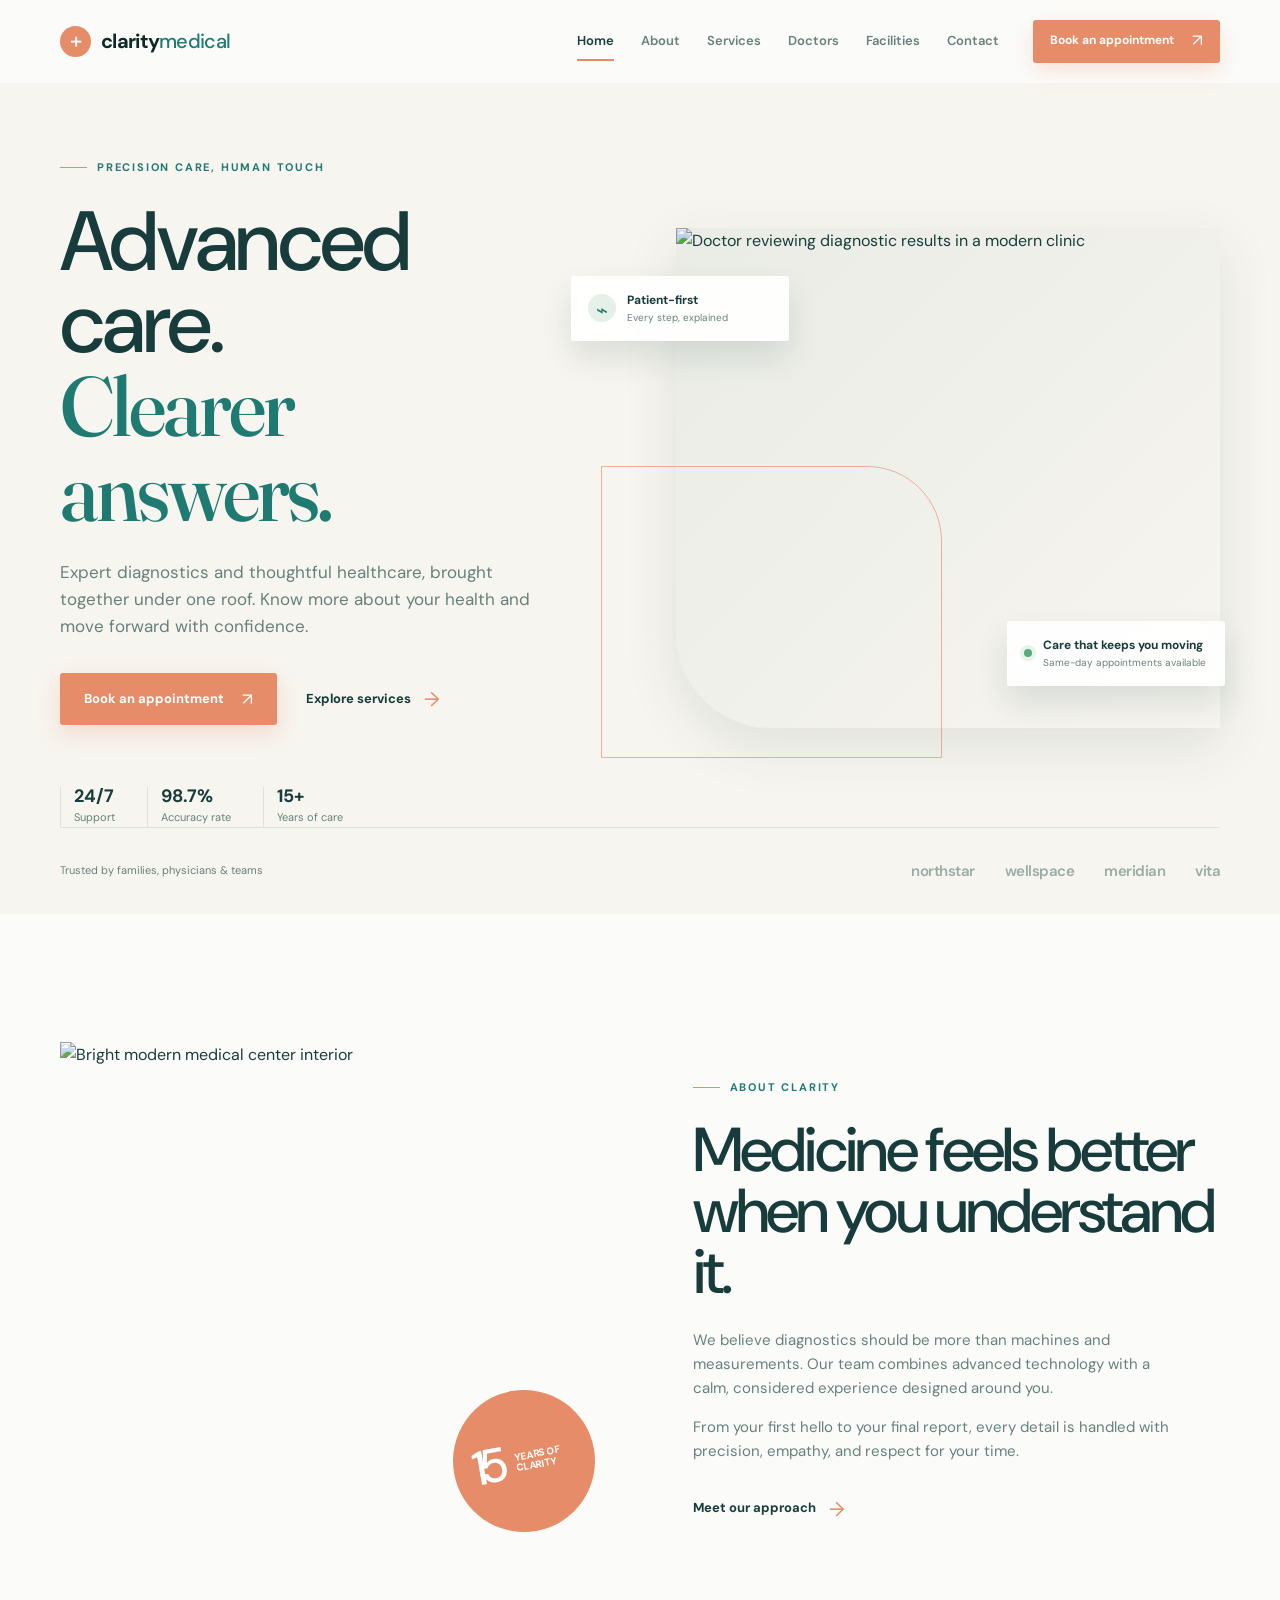
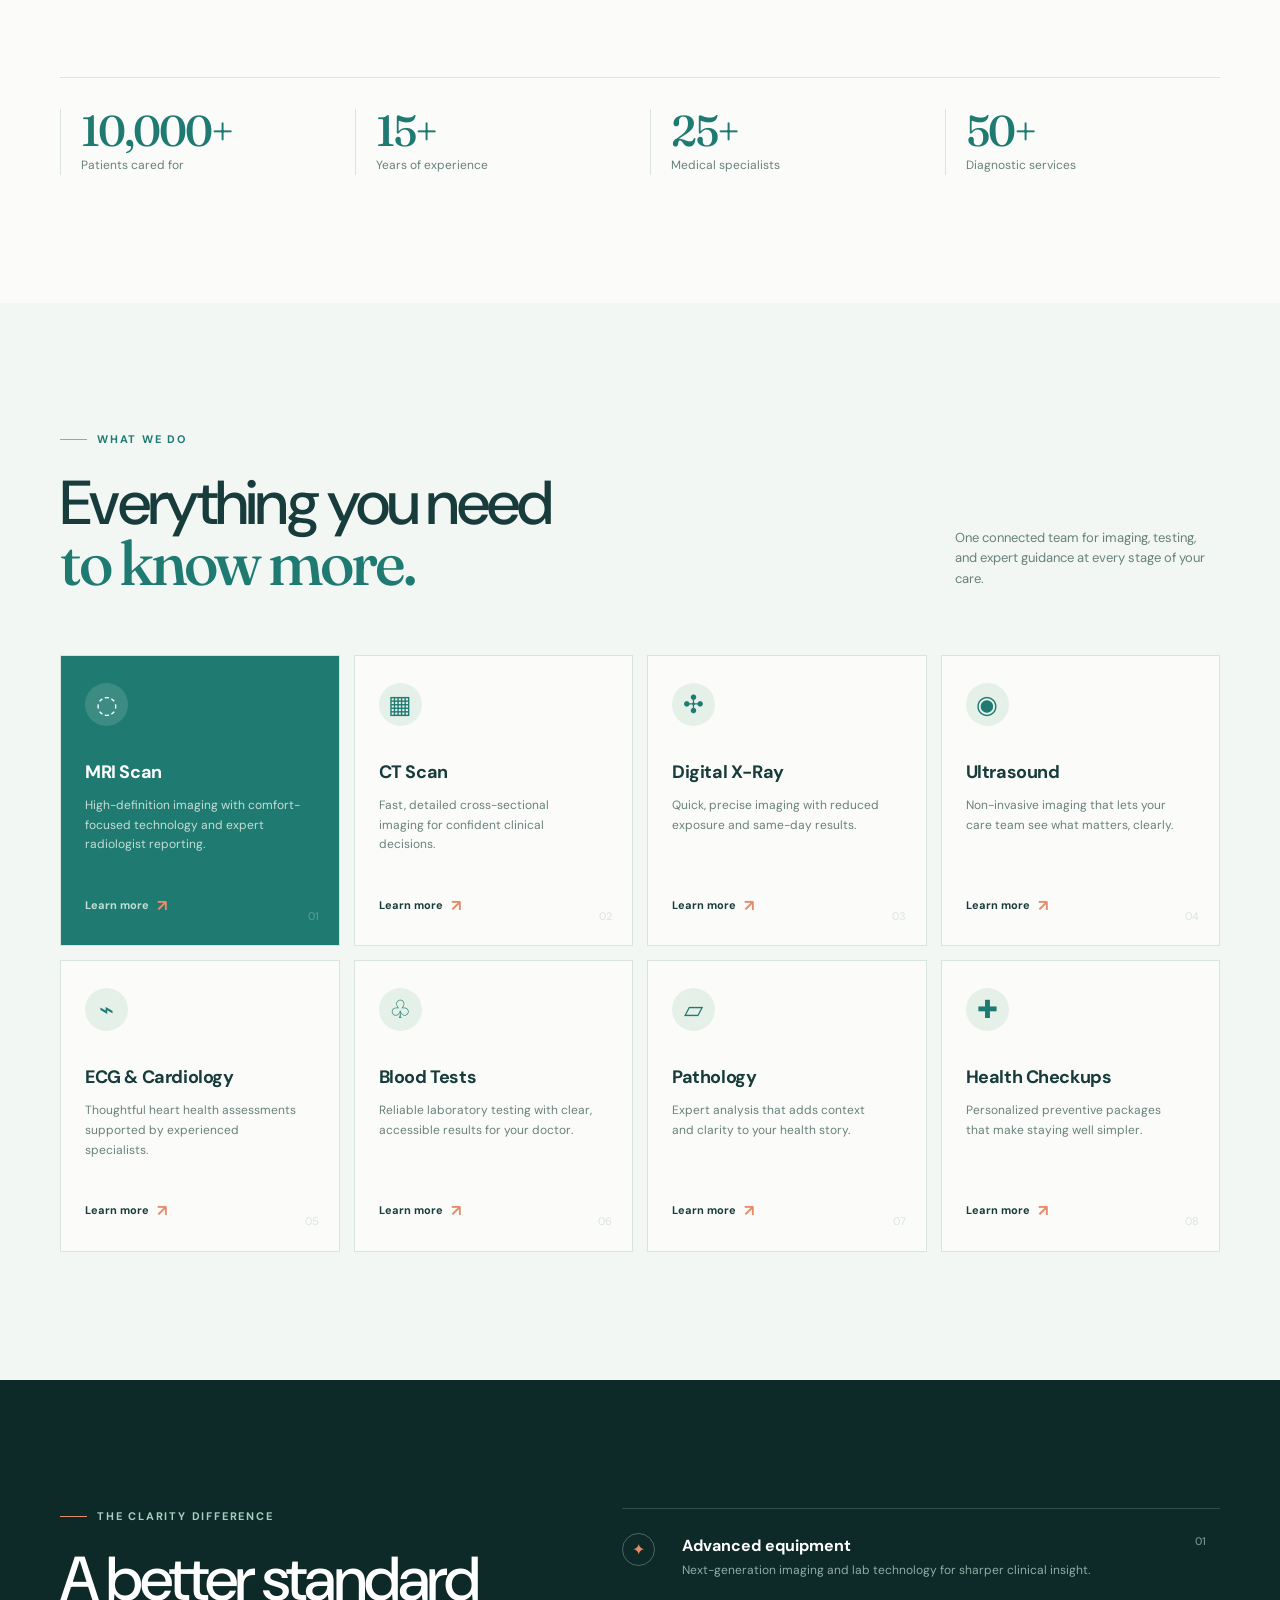
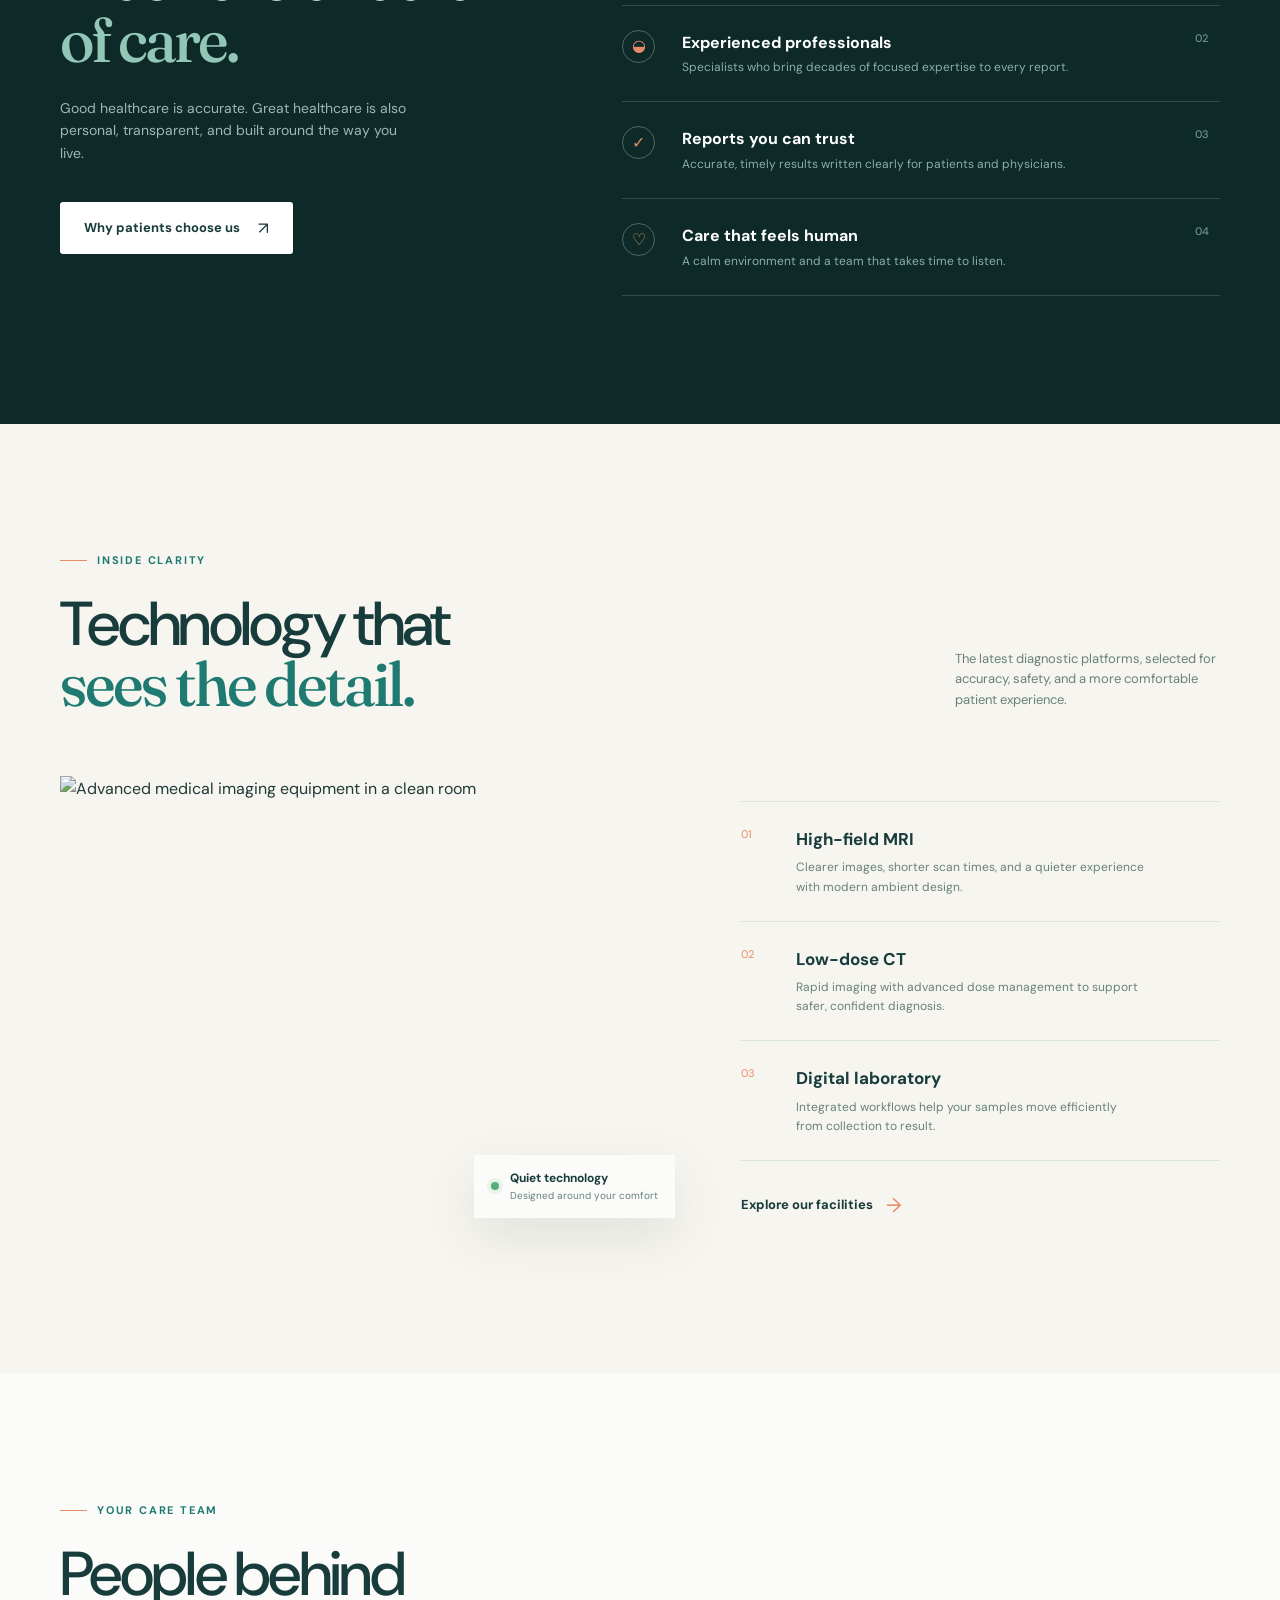
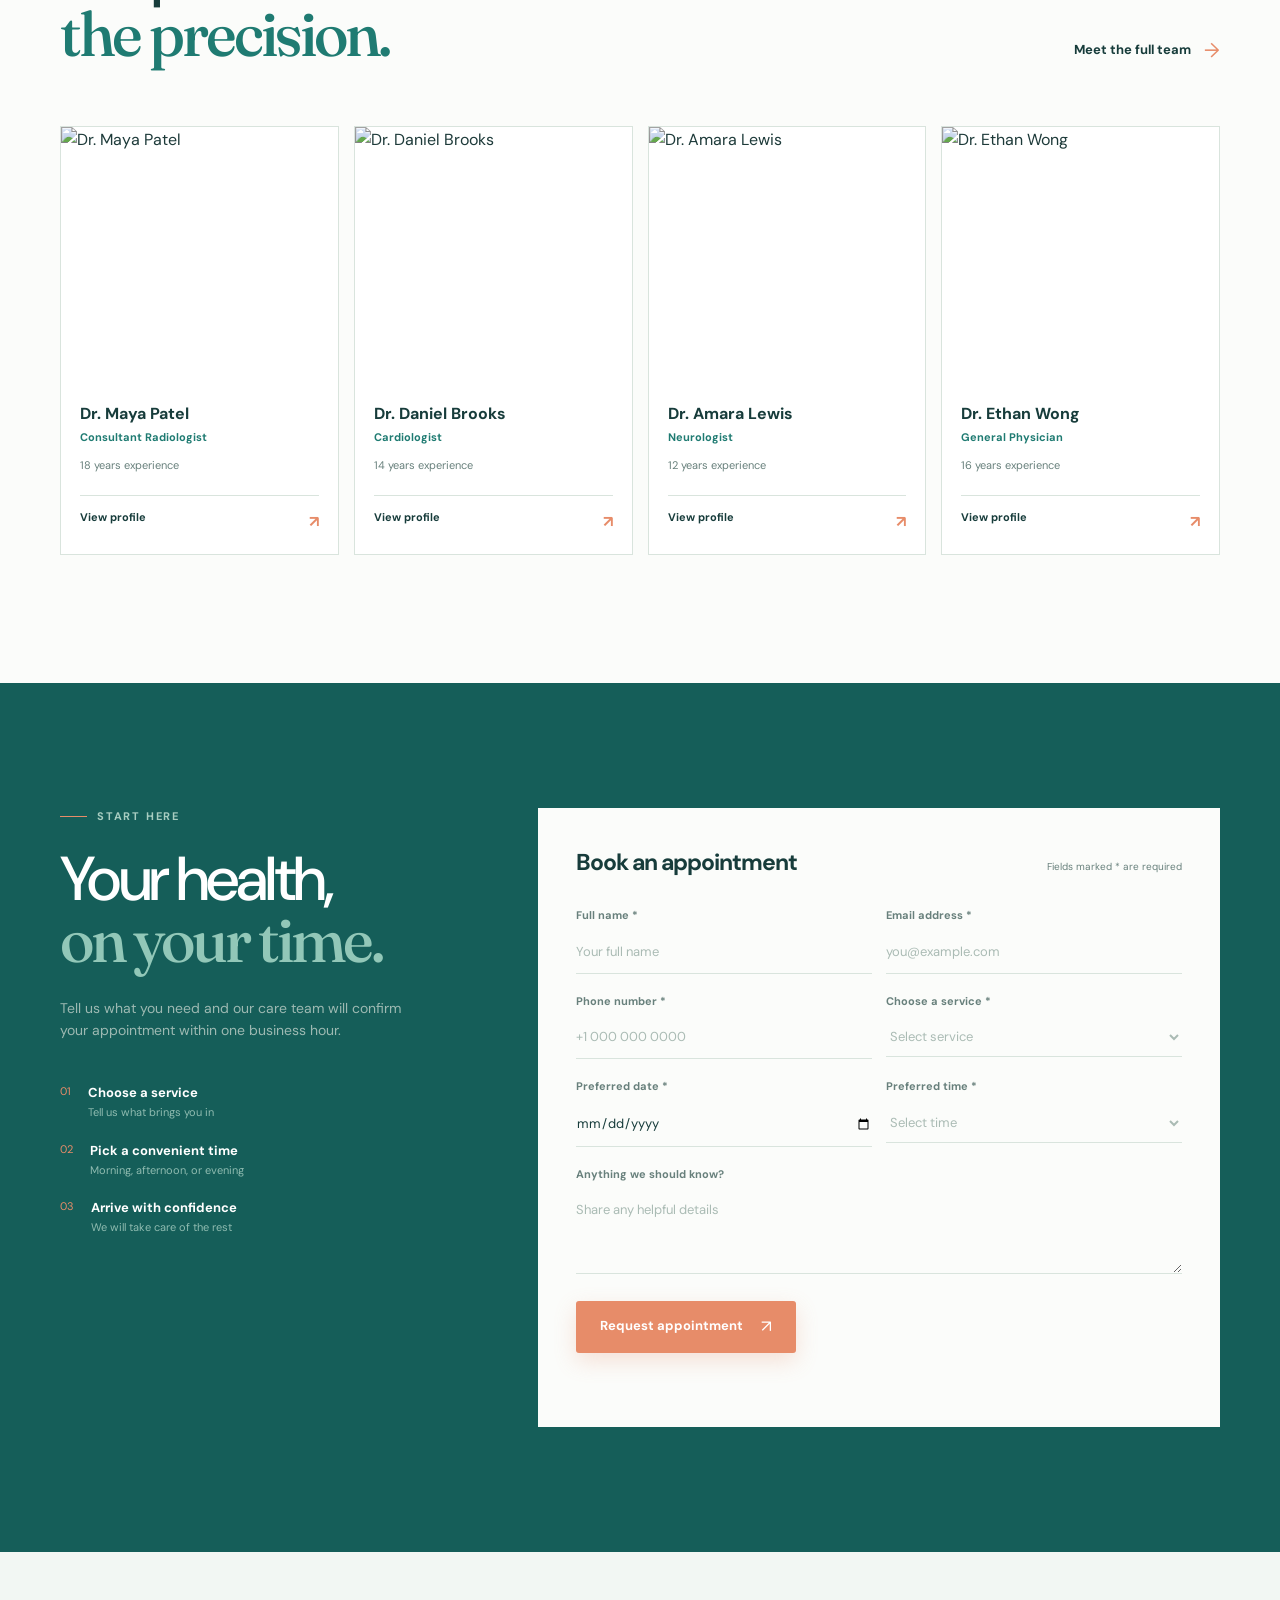
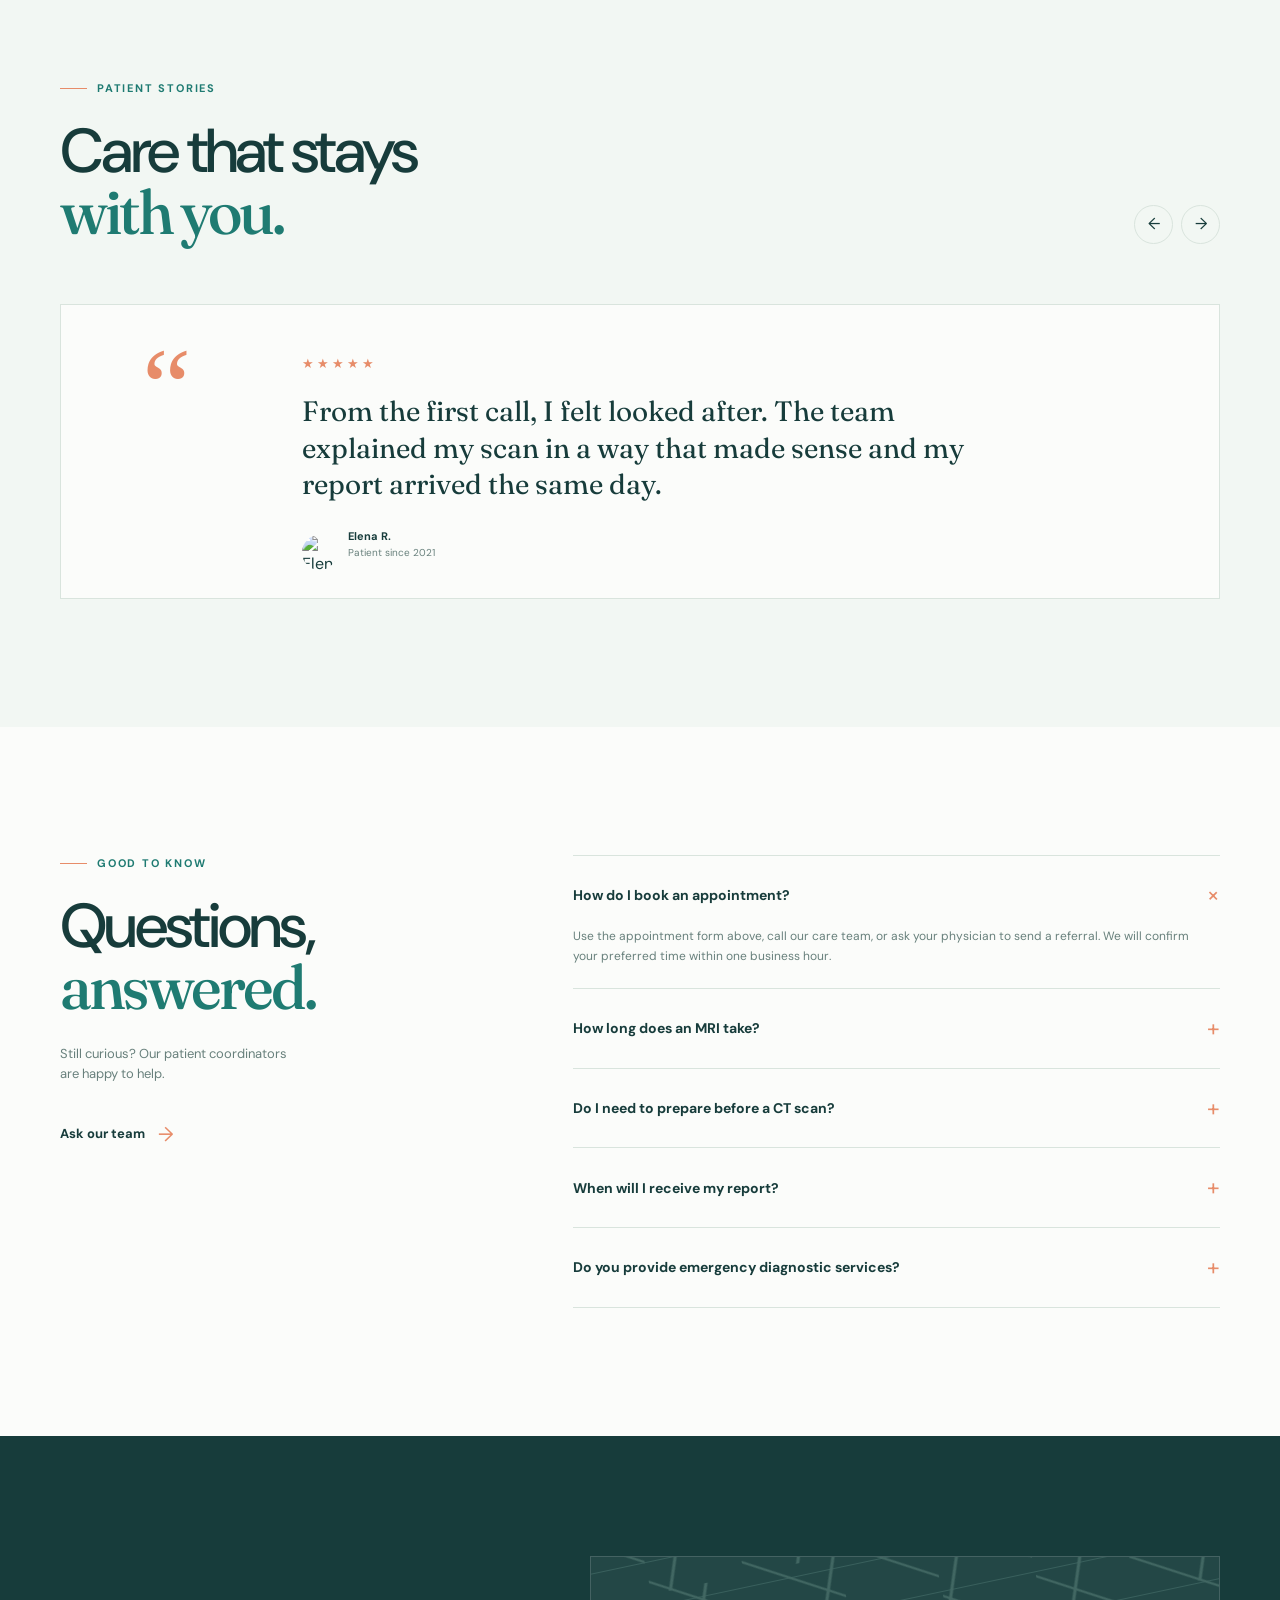
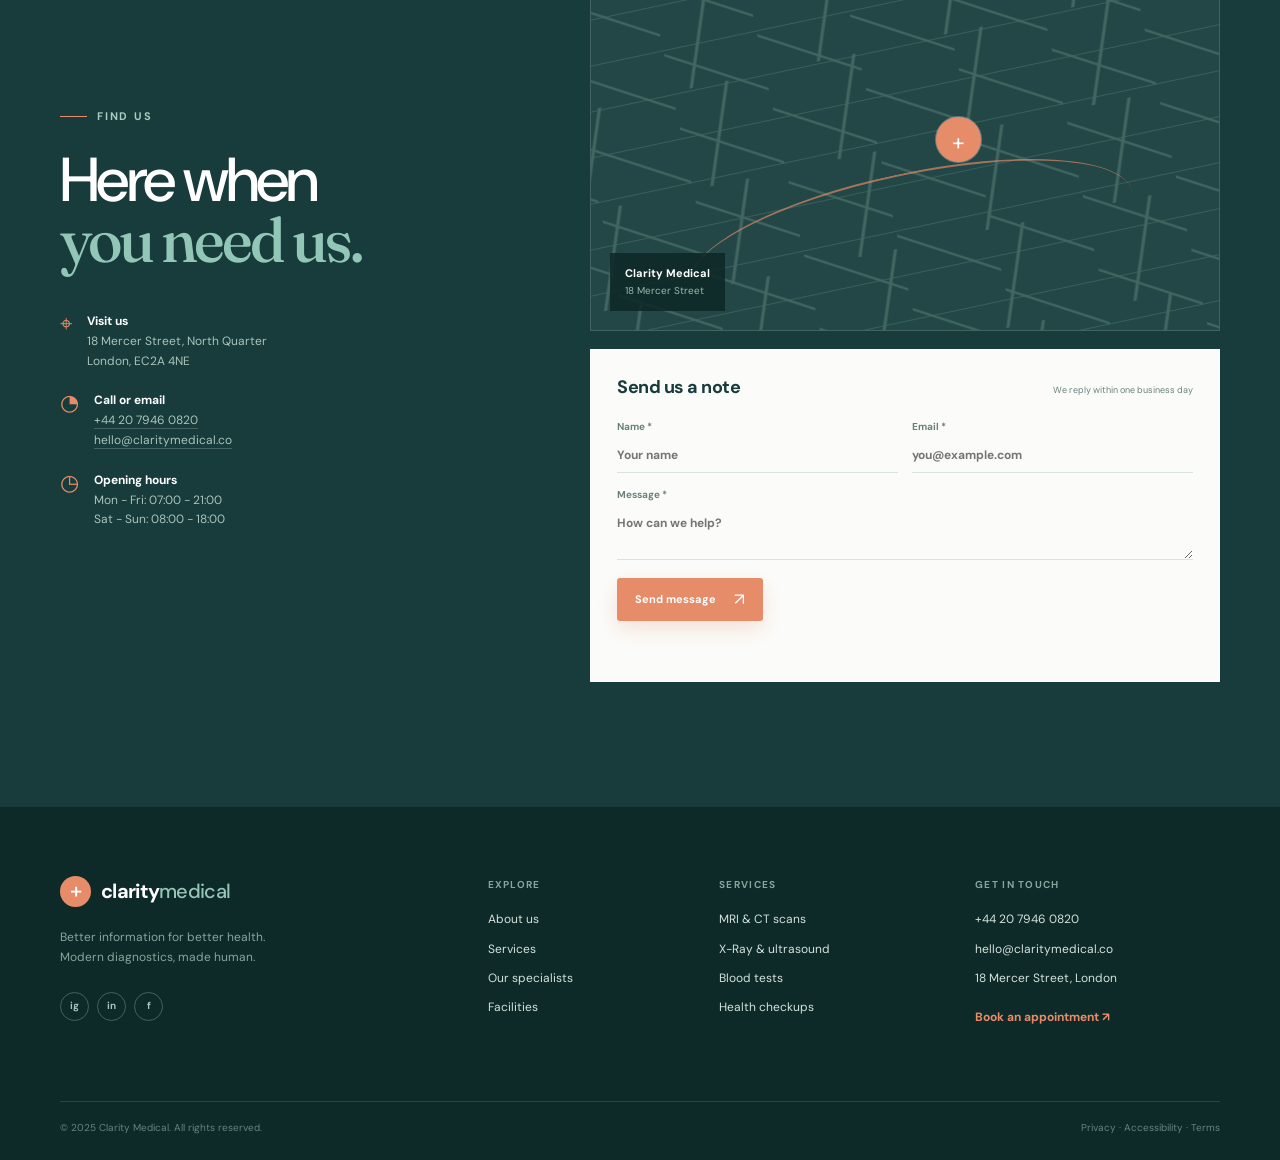
==== medical-website/index.html @ aba3fbf0 "buttton changed" ====
<!DOCTYPE html>
<html lang="en">
<head>
  <meta charset="UTF-8" />
  <meta name="viewport" content="width=device-width, initial-scale=1.0" />
  <meta name="description" content="Clarity Medical is a modern diagnostic center delivering precise imaging, laboratory testing, and compassionate care." />
  <title>Clarity Medical | Advanced Diagnostic Care</title>
  <link rel="preconnect" href="https://fonts.googleapis.com" />
  <link rel="preconnect" href="https://fonts.gstatic.com" crossorigin />
  <link href="https://fonts.googleapis.com/css2?family=DM+Sans:wght@400;500;600;700&family=Fraunces:opsz,wght@9..144,500;9..144,600&display=swap" rel="stylesheet" />
  <link rel="stylesheet" href="style.css" />
</head>
<body>
  <header class="site-header" id="top">
    <div class="container nav-wrap">
      <a class="brand" href="#home" aria-label="Clarity Medical home">
        <span class="brand-mark" aria-hidden="true">+</span>
        <span>clarity<span>medical</span></span>
      </a>
      <nav class="main-nav" id="main-nav" aria-label="Main navigation">
        <a class="nav-link active" href="#home">Home</a>
        <a class="nav-link" href="#about">About</a>
        <a class="nav-link" href="#services">Services</a>
        <a class="nav-link" href="#doctors">Doctors</a>
        <a class="nav-link" href="#technology">Facilities</a>
        <a class="nav-link" href="#contact">Contact</a>
      </nav>
      <a class="button button-small nav-cta" href="#appointment">Book an appointment <span aria-hidden="true">↗</span></a>
      <button class="menu-toggle" aria-label="Open navigation" aria-expanded="false" aria-controls="main-nav"><span></span><span></span></button>
    </div>
  </header>

  <main>
    <section class="hero" id="home">
      <div class="hero-grid container">
        <div class="hero-copy reveal">
          <p class="eyebrow"><span></span> Precision care, human touch</p>
          <h1>Advanced care.<br /><em>Clearer answers.</em></h1>
          <p class="hero-text">Expert diagnostics and thoughtful healthcare, brought together under one roof. Know more about your health and move forward with confidence.</p>
          <div class="hero-actions">
            <a class="button" href="#appointment">Book an appointment <span aria-hidden="true">↗</span></a>
            <a class="text-link" href="#services">Explore services <span aria-hidden="true">→</span></a>
          </div>
          <div class="trust-row" aria-label="Reasons to trust Clarity Medical">
            <div><strong>24/7</strong><span>Support</span></div>
            <div><strong>98.7%</strong><span>Accuracy rate</span></div>
            <div><strong>15+</strong><span>Years of care</span></div>
          </div>
        </div>
        <div class="hero-visual reveal reveal-delay">
          <div class="hero-image"><img src="https://images.unsplash.com/photo-1551076805-e1869033e561?auto=format&fit=crop&w=1100&q=85" alt="Doctor reviewing diagnostic results in a modern clinic" /></div>
          <div class="floating-card care-card"><span class="status-dot"></span><div><strong>Care that keeps you moving</strong><small>Same-day appointments available</small></div></div>
          <div class="floating-card pulse-card"><span class="pulse-icon">⌁</span><div><strong>Patient-first</strong><small>Every step, explained</small></div></div>
          <div class="hero-outline" aria-hidden="true"></div>
        </div>
      </div>
      <div class="hero-bottom container"><span>Trusted by families, physicians & teams</span><div class="trust-logos"><b>northstar</b><b>wellspace</b><b>meridian</b><b>vita</b></div></div>
    </section>

    <section class="section about-section" id="about">
      <div class="container about-grid">
        <div class="about-media reveal">
          <img src="https://images.unsplash.com/photo-1586773860418-d37222d8fce3?auto=format&fit=crop&w=900&q=85" alt="Bright modern medical center interior" />
          <div class="experience-stamp"><strong>15</strong><span>years of<br />clarity</span></div>
        </div>
        <div class="about-copy reveal reveal-delay">
          <p class="eyebrow"><span></span> About Clarity</p>
          <h2>Medicine feels better when you understand it.</h2>
          <p>We believe diagnostics should be more than machines and measurements. Our team combines advanced technology with a calm, considered experience designed around you.</p>
          <p>From your first hello to your final report, every detail is handled with precision, empathy, and respect for your time.</p>
          <a class="text-link" href="#contact">Meet our approach <span aria-hidden="true">→</span></a>
        </div>
      </div>
      <div class="container stats-grid" data-counter-group>
        <div class="stat reveal"><strong data-counter="10000" data-suffix="+">0</strong><span>Patients cared for</span></div>
        <div class="stat reveal reveal-delay"><strong data-counter="15" data-suffix="+">0</strong><span>Years of experience</span></div>
        <div class="stat reveal"><strong data-counter="25" data-suffix="+">0</strong><span>Medical specialists</span></div>
        <div class="stat reveal reveal-delay"><strong data-counter="50" data-suffix="+">0</strong><span>Diagnostic services</span></div>
      </div>
    </section>

    <section class="section services-section" id="services">
      <div class="container section-heading reveal"><div><p class="eyebrow"><span></span> What we do</p><h2>Everything you need<br /><em>to know more.</em></h2></div><p class="heading-note">One connected team for imaging, testing, and expert guidance at every stage of your care.</p></div>
      <div class="container service-grid">
        <article class="service-card service-feature reveal"><div class="service-icon">◌</div><h3>MRI Scan</h3><p>High-definition imaging with comfort-focused technology and expert radiologist reporting.</p><a href="service-details.html#mri" class="card-link">Learn more <span>↗</span></a><div class="service-number">01</div></article>
        <article class="service-card reveal reveal-delay"><div class="service-icon">▦</div><h3>CT Scan</h3><p>Fast, detailed cross-sectional imaging for confident clinical decisions.</p><a href="service-details.html#ct-scan" class="card-link">Learn more <span>↗</span></a><div class="service-number">02</div></article>
        <article class="service-card reveal"><div class="service-icon">✣</div><h3>Digital X-Ray</h3><p>Quick, precise imaging with reduced exposure and same-day results.</p><a href="#appointment" class="card-link">Learn more <span>↗</span></a><div class="service-number">03</div></article>
        <article class="service-card reveal reveal-delay"><div class="service-icon">◉</div><h3>Ultrasound</h3><p>Non-invasive imaging that lets your care team see what matters, clearly.</p><a href="#appointment" class="card-link">Learn more <span>↗</span></a><div class="service-number">04</div></article>
        <article class="service-card reveal"><div class="service-icon">⌁</div><h3>ECG & Cardiology</h3><p>Thoughtful heart health assessments supported by experienced specialists.</p><a href="#appointment" class="card-link">Learn more <span>↗</span></a><div class="service-number">05</div></article>
        <article class="service-card reveal reveal-delay"><div class="service-icon">♧</div><h3>Blood Tests</h3><p>Reliable laboratory testing with clear, accessible results for your doctor.</p><a href="#appointment" class="card-link">Learn more <span>↗</span></a><div class="service-number">06</div></article>
        <article class="service-card reveal"><div class="service-icon">▱</div><h3>Pathology</h3><p>Expert analysis that adds context and clarity to your health story.</p><a href="#appointment" class="card-link">Learn more <span>↗</span></a><div class="service-number">07</div></article>
        <article class="service-card reveal reveal-delay"><div class="service-icon">✚</div><h3>Health Checkups</h3><p>Personalized preventive packages that make staying well simpler.</p><a href="#appointment" class="card-link">Learn more <span>↗</span></a><div class="service-number">08</div></article>
      </div>
    </section>

    <section class="why-section section">
      <div class="container why-grid"><div class="why-intro reveal"><p class="eyebrow light"><span></span> The Clarity difference</p><h2>A better standard<br /><em>of care.</em></h2><p>Good healthcare is accurate. Great healthcare is also personal, transparent, and built around the way you live.</p><a class="button button-light" href="#contact">Why patients choose us <span>↗</span></a></div><div class="why-list"><div class="why-item reveal"><span class="why-icon">✦</span><div><h3>Advanced equipment</h3><p>Next-generation imaging and lab technology for sharper clinical insight.</p></div><b>01</b></div><div class="why-item reveal reveal-delay"><span class="why-icon">◒</span><div><h3>Experienced professionals</h3><p>Specialists who bring decades of focused expertise to every report.</p></div><b>02</b></div><div class="why-item reveal"><span class="why-icon">✓</span><div><h3>Reports you can trust</h3><p>Accurate, timely results written clearly for patients and physicians.</p></div><b>03</b></div><div class="why-item reveal reveal-delay"><span class="why-icon">♡</span><div><h3>Care that feels human</h3><p>A calm environment and a team that takes time to listen.</p></div><b>04</b></div></div></div>
    </section>

    <section class="section technology-section" id="technology">
      <div class="container section-heading reveal"><div><p class="eyebrow"><span></span> Inside Clarity</p><h2>Technology that<br /><em>sees the detail.</em></h2></div><p class="heading-note">The latest diagnostic platforms, selected for accuracy, safety, and a more comfortable patient experience.</p></div>
      <div class="container tech-layout"><div class="tech-visual reveal"><img src="https://images.unsplash.com/photo-1516549655169-df83a0774514?auto=format&fit=crop&w=1200&q=85" alt="Advanced medical imaging equipment in a clean room" /><div class="tech-label"><span class="status-dot"></span><div><strong>Quiet technology</strong><small>Designed around your comfort</small></div></div></div><div class="tech-points"><div class="tech-point reveal"><span>01</span><div><h3>High-field MRI</h3><p>Clearer images, shorter scan times, and a quieter experience with modern ambient design.</p></div></div><div class="tech-point reveal reveal-delay"><span>02</span><div><h3>Low-dose CT</h3><p>Rapid imaging with advanced dose management to support safer, confident diagnosis.</p></div></div><div class="tech-point reveal"><span>03</span><div><h3>Digital laboratory</h3><p>Integrated workflows help your samples move efficiently from collection to result.</p></div></div><a class="text-link" href="#appointment">Explore our facilities <span>→</span></a></div></div>
    </section>

    <section class="section doctors-section" id="doctors">
      <div class="container section-heading reveal"><div><p class="eyebrow"><span></span> Your care team</p><h2>People behind<br /><em>the precision.</em></h2></div><a class="text-link" href="#contact">Meet the full team <span>→</span></a></div>
      <div class="container doctor-grid"><article class="doctor-card reveal"><img src="https://images.unsplash.com/photo-1559839734-2b71ea197ec2?auto=format&fit=crop&w=700&q=85" alt="Dr. Maya Patel" /><div><h3>Dr. Maya Patel</h3><p>Consultant Radiologist</p><span>18 years experience</span><a href="#contact">View profile <span>↗</span></a></div></article><article class="doctor-card reveal reveal-delay"><img src="https://images.unsplash.com/photo-1612349317150-e413f6a5b16d?auto=format&fit=crop&w=700&q=85" alt="Dr. Daniel Brooks" /><div><h3>Dr. Daniel Brooks</h3><p>Cardiologist</p><span>14 years experience</span><a href="#contact">View profile <span>↗</span></a></div></article><article class="doctor-card reveal"><img src="https://images.unsplash.com/photo-1594824476967-48c8b964273f?auto=format&fit=crop&w=700&q=85" alt="Dr. Amara Lewis" /><div><h3>Dr. Amara Lewis</h3><p>Neurologist</p><span>12 years experience</span><a href="#contact">View profile <span>↗</span></a></div></article><article class="doctor-card reveal reveal-delay"><img src="https://images.unsplash.com/photo-1638202993928-7d113b8a1c5a?auto=format&fit=crop&w=700&q=85" alt="Dr. Ethan Wong" /><div><h3>Dr. Ethan Wong</h3><p>General Physician</p><span>16 years experience</span><a href="#contact">View profile <span>↗</span></a></div></article></div>
    </section>

    <section class="appointment-section" id="appointment"><div class="container appointment-grid"><div class="appointment-copy reveal"><p class="eyebrow light"><span></span> Start here</p><h2>Your health,<br /><em>on your time.</em></h2><p>Tell us what you need and our care team will confirm your appointment within one business hour.</p><div class="appointment-detail"><span>01</span><p><strong>Choose a service</strong><small>Tell us what brings you in</small></p></div><div class="appointment-detail"><span>02</span><p><strong>Pick a convenient time</strong><small>Morning, afternoon, or evening</small></p></div><div class="appointment-detail"><span>03</span><p><strong>Arrive with confidence</strong><small>We will take care of the rest</small></p></div></div><form class="appointment-form reveal reveal-delay" id="appointment-form"><div class="form-heading"><h3>Book an appointment</h3><span>Fields marked * are required</span></div><div class="form-grid"><label>Full name *<input type="text" name="name" placeholder="Your full name" required /></label><label>Email address *<input type="email" name="email" placeholder="you@example.com" required /></label><label>Phone number *<input type="tel" name="phone" placeholder="+1 000 000 0000" required /></label><label>Choose a service *<select name="service" required><option value="">Select service</option><option>MRI Scan</option><option>CT Scan</option><option>Digital X-Ray</option><option>Ultrasound</option><option>Blood Test</option><option>Health Checkup</option></select></label><label>Preferred date *<input type="date" name="date" required /></label><label>Preferred time *<select name="time" required><option value="">Select time</option><option>Morning (8:00 - 12:00)</option><option>Afternoon (12:00 - 16:00)</option><option>Evening (16:00 - 20:00)</option></select></label><label class="full-label">Anything we should know? <textarea name="message" rows="3" placeholder="Share any helpful details"></textarea></label></div><button class="button" type="submit">Request appointment <span>↗</span></button><p class="form-message" role="status"></p></form></div></section>

    <section class="section testimonials-section"><div class="container section-heading reveal"><div><p class="eyebrow"><span></span> Patient stories</p><h2>Care that stays<br /><em>with you.</em></h2></div><div class="carousel-controls"><button class="carousel-button" id="prev-testimonial" aria-label="Previous testimonial">←</button><button class="carousel-button" id="next-testimonial" aria-label="Next testimonial">→</button></div></div><div class="container testimonial-track" id="testimonial-track"><article class="testimonial active"><div class="quote-mark">“</div><div><div class="stars" aria-label="5 out of 5 stars">★★★★★</div><blockquote>From the first call, I felt looked after. The team explained my scan in a way that made sense and my report arrived the same day.</blockquote><div class="patient"><img src="https://images.unsplash.com/photo-1494790108377-be9c29b29330?auto=format&fit=crop&w=100&q=80" alt="Elena R." /><p><strong>Elena R.</strong><span>Patient since 2021</span></p></div></div></article><article class="testimonial"><div class="quote-mark">“</div><div><div class="stars">★★★★★</div><blockquote>A genuinely calm experience. The equipment was impressive, but it was the kindness and clarity from every person that stood out.</blockquote><div class="patient"><img src="https://images.unsplash.com/photo-1500648767791-00dcc994a43e?auto=format&fit=crop&w=100&q=80" alt="Marcus T." /><p><strong>Marcus T.</strong><span>Patient since 2023</span></p></div></div></article><article class="testimonial"><div class="quote-mark">“</div><div><div class="stars">★★★★★</div><blockquote>My doctor had the results before our follow-up, and I had no unanswered questions. That kind of coordination makes a real difference.</blockquote><div class="patient"><img src="https://images.unsplash.com/photo-1531123897727-8f129e1688ce0?auto=format&fit=crop&w=100&q=80" alt="Priya S." /><p><strong>Priya S.</strong><span>Patient since 2020</span></p></div></div></article></div></section>

    <section class="section faq-section"><div class="container faq-grid"><div class="faq-intro reveal"><p class="eyebrow"><span></span> Good to know</p><h2>Questions,<br /><em>answered.</em></h2><p>Still curious? Our patient coordinators are happy to help.</p><a class="text-link" href="#contact">Ask our team <span>→</span></a></div><div class="faq-list reveal reveal-delay"><details open><summary>How do I book an appointment?<span>+</span></summary><p>Use the appointment form above, call our care team, or ask your physician to send a referral. We will confirm your preferred time within one business hour.</p></details><details><summary>How long does an MRI take?<span>+</span></summary><p>Most MRI appointments take between 30 and 60 minutes, depending on the area being scanned. We will explain everything before you begin.</p></details><details><summary>Do I need to prepare before a CT scan?<span>+</span></summary><p>Preparation varies by scan. Some exams may require fasting or contrast preparation, and our team will provide clear instructions when you book.</p></details><details><summary>When will I receive my report?<span>+</span></summary><p>Many routine imaging reports are available the same day. Your referring doctor will receive the final report securely.</p></details><details><summary>Do you provide emergency diagnostic services?<span>+</span></summary><p>We support urgent referrals during opening hours. For a medical emergency, please contact your local emergency service immediately.</p></details></div></div></section>

    <section class="contact-section" id="contact"><div class="container contact-grid"><div class="contact-copy reveal"><p class="eyebrow light"><span></span> Find us</p><h2>Here when<br /><em>you need us.</em></h2><div class="contact-list"><div><span class="contact-icon">⌖</span><p><strong>Visit us</strong><br />18 Mercer Street, North Quarter<br />London, EC2A 4NE</p></div><div><span class="contact-icon">◔</span><p><strong>Call or email</strong><br /><a href="tel:+442079460820">+44 20 7946 0820</a><br /><a href="mailto:hello@claritymedical.co">hello@claritymedical.co</a></p></div><div><span class="contact-icon">◷</span><p><strong>Opening hours</strong><br />Mon - Fri: 07:00 - 21:00<br />Sat - Sun: 08:00 - 18:00</p></div></div></div><div class="contact-side reveal reveal-delay"><div class="map-placeholder"><div class="map-grid"></div><div class="map-route"></div><div class="map-pin">+</div><div class="map-label"><strong>Clarity Medical</strong><span>18 Mercer Street</span></div></div><form class="contact-form" id="contact-form"><div class="contact-form-title"><h3>Send us a note</h3><span>We reply within one business day</span></div><div class="contact-form-fields"><label>Name *<input type="text" name="contact-name" placeholder="Your name" required /></label><label>Email *<input type="email" name="contact-email" placeholder="you@example.com" required /></label><label class="full-label">Message *<textarea name="contact-message" rows="2" placeholder="How can we help?" required></textarea></label></div><button class="button" type="submit">Send message <span>↗</span></button><p class="form-message" role="status"></p></form></div></div></section>
  </main>

  <footer class="site-footer"><div class="container footer-grid"><div><a class="brand brand-footer" href="#home"><span class="brand-mark">+</span><span>clarity<span>medical</span></span></a><p>Better information for better health.<br />Modern diagnostics, made human.</p><div class="socials"><a href="#" aria-label="Instagram">ig</a><a href="#" aria-label="LinkedIn">in</a><a href="#" aria-label="Facebook">f</a></div></div><div><h4>Explore</h4><a href="#about">About us</a><a href="#services">Services</a><a href="#doctors">Our specialists</a><a href="#technology">Facilities</a></div><div><h4>Services</h4><a href="#services">MRI & CT scans</a><a href="#services">X-Ray & ultrasound</a><a href="#services">Blood tests</a><a href="#services">Health checkups</a></div><div><h4>Get in touch</h4><a href="tel:+442079460820">+44 20 7946 0820</a><a href="mailto:hello@claritymedical.co">hello@claritymedical.co</a><span>18 Mercer Street, London</span><a class="footer-cta" href="#appointment">Book an appointment <span>↗</span></a></div></div><div class="container footer-bottom"><span>© 2025 Clarity Medical. All rights reserved.</span><span>Privacy · Accessibility · Terms</span></div></footer>
  <button class="back-to-top" id="back-to-top" aria-label="Back to top">↑</button>
  <script src="script.js"></script>
</body>
</html>
---- medical-website/style.css ----
:root {
  --ink: #173c3b;
  --ink-deep: #0d2928;
  --teal: #1f7b72;
  --teal-dark: #155e59;
  --mint: #e5f0e9;
  --mint-pale: #f2f7f3;
  --coral: #e78c69;
  --sand: #f7f5ef;
  --paper: #fbfcfa;
  --line: #d9e4dd;
  --muted: #68807c;
  --white: #fff;
  --shadow: 0 18px 55px rgba(20, 61, 58, .1);
  --radius: 4px;
  --serif: "Fraunces", Georgia, serif;
  --sans: "DM Sans", Arial, sans-serif;
}

* { box-sizing: border-box; }
html { scroll-behavior: smooth; }
body { margin: 0; background: var(--paper); color: var(--ink); font-family: var(--sans); font-size: 16px; line-height: 1.6; }
img { display: block; max-width: 100%; }
a { color: inherit; text-decoration: none; }
button, input, select, textarea { color: inherit; font: inherit; }
button, a { -webkit-tap-highlight-color: transparent; }
.container { width: min(1160px, calc(100% - 48px)); margin: 0 auto; }
.section { padding: 128px 0; }

.site-header { position: sticky; top: 0; z-index: 20; background: rgba(251, 252, 250, .92); border-bottom: 1px solid transparent; backdrop-filter: blur(14px); transition: .3s ease; }
.site-header.scrolled { border-color: var(--line); box-shadow: 0 8px 28px rgba(20, 61, 58, .05); }
.nav-wrap { display: flex; align-items: center; height: 82px; gap: 34px; }
.brand { display: inline-flex; align-items: center; gap: 10px; color: var(--ink-deep); font-size: 20px; font-weight: 700; letter-spacing: -.7px; white-space: nowrap; }
.brand > span:last-child > span { color: var(--teal); font-weight: 500; }
.brand-mark { display: grid; width: 31px; height: 31px; place-items: center; border-radius: 50%; background: var(--coral); color: var(--white); font-size: 22px; line-height: 1; font-weight: 500; }
.main-nav { display: flex; align-items: center; gap: 27px; margin-left: auto; }
.nav-link { position: relative; color: var(--muted); font-size: 13px; font-weight: 600; transition: color .2s ease; }
.nav-link::after { position: absolute; bottom: -10px; left: 0; width: 0; height: 2px; background: var(--coral); content: ""; transition: width .2s ease; }
.nav-link:hover, .nav-link.active { color: var(--ink); }
.nav-link.active::after { width: 100%; }
.button { display: inline-flex; align-items: center; justify-content: center; gap: 18px; min-height: 52px; padding: 0 24px; border: 0; border-radius: 3px; background: var(--coral); color: var(--white); font-size: 13px; font-weight: 700; cursor: pointer; box-shadow: 0 8px 22px rgba(231, 140, 105, .24); transition: transform .2s ease, background .2s ease, box-shadow .2s ease; }
.button:hover { background: #d97857; box-shadow: 0 12px 28px rgba(231, 140, 105, .32); transform: translateY(-2px); }
.button span { font-size: 17px; font-weight: 400; }
.button-small { min-height: 43px; padding: 0 17px; font-size: 12px; }
.menu-toggle { display: none; width: 38px; height: 38px; padding: 8px; border: 0; background: transparent; cursor: pointer; }
.menu-toggle span { display: block; width: 22px; height: 1.5px; margin: 5px 0; background: var(--ink); transition: .25s ease; }

.eyebrow { display: flex; align-items: center; gap: 10px; margin: 0 0 24px; color: var(--teal); font-size: 11px; font-weight: 700; letter-spacing: 1.8px; text-transform: uppercase; }
.eyebrow span { display: block; width: 27px; height: 1px; background: var(--coral); }
.eyebrow.light { color: #a8cdc1; }
h1, h2, h3, p { margin-top: 0; }
h1, h2 { font-weight: 500; letter-spacing: -2.7px; line-height: .98; }
h1 { margin-bottom: 25px; font-size: clamp(52px, 7vw, 84px); }
h2 { margin-bottom: 25px; font-size: clamp(42px, 5vw, 62px); }
h1 em, h2 em { color: var(--teal); font-family: var(--serif); font-style: normal; font-weight: 500; letter-spacing: -3px; }
.hero { overflow: hidden; padding: 76px 0 31px; background: var(--sand); }
.hero-grid { display: grid; grid-template-columns: .87fr 1.13fr; align-items: center; gap: 65px; min-height: 580px; }
.hero-text { max-width: 480px; margin-bottom: 33px; color: var(--muted); font-size: 17px; }
.hero-actions { display: flex; align-items: center; gap: 29px; }
.text-link { display: inline-flex; align-items: center; gap: 13px; color: var(--ink); font-size: 13px; font-weight: 700; }
.text-link span { color: var(--coral); font-size: 20px; font-weight: 400; transition: transform .2s ease; }
.text-link:hover span { transform: translateX(4px); }
.trust-row { display: flex; gap: 32px; margin-top: 62px; }
.trust-row div { display: flex; flex-direction: column; gap: 2px; border-left: 1px solid var(--line); padding-left: 13px; }
.trust-row strong { font-size: 18px; line-height: 1.1; }
.trust-row span { color: var(--muted); font-size: 11px; }
.hero-visual { position: relative; min-height: 530px; }
.hero-image { position: absolute; top: 0; right: 0; width: 88%; height: 500px; overflow: hidden; border-radius: 0 0 0 95px; box-shadow: var(--shadow); }
.hero-image::after { position: absolute; inset: 0; background: linear-gradient(135deg, rgba(20, 85, 78, .06), rgba(20, 85, 78, 0)); content: ""; }
.hero-image img { width: 100%; height: 100%; object-fit: cover; object-position: center; }
.hero-outline { position: absolute; bottom: 0; left: 0; width: 55%; height: 55%; border: 1px solid var(--coral); border-radius: 0 75px 0 0; opacity: .65; }
.floating-card { position: absolute; z-index: 2; display: flex; align-items: center; gap: 11px; min-width: 218px; padding: 14px 16px; border: 1px solid rgba(255,255,255,.6); border-radius: 3px; background: rgba(255,255,255,.92); box-shadow: 0 16px 32px rgba(20, 61, 58, .12); backdrop-filter: blur(12px); }
.floating-card strong, .floating-card small { display: block; }
.floating-card strong { font-size: 12px; }
.floating-card small { color: var(--muted); font-size: 10px; }
.care-card { right: -5px; bottom: 72px; }
.pulse-card { top: 48px; left: -30px; }
.status-dot { display: block; flex: 0 0 auto; width: 8px; height: 8px; border-radius: 50%; background: #58ac79; box-shadow: 0 0 0 4px #e6f4e9; }
.pulse-icon { display: grid; width: 28px; height: 28px; place-items: center; border-radius: 50%; background: var(--mint); color: var(--teal); font-size: 20px; }
.hero-bottom { display: flex; align-items: center; justify-content: space-between; padding-top: 31px; border-top: 1px solid var(--line); color: var(--muted); font-size: 11px; }
.trust-logos { display: flex; align-items: center; gap: 30px; color: #9aaca6; font-size: 15px; letter-spacing: -.5px; }
.trust-logos b { font-weight: 600; }

.about-section { background: var(--paper); }
.about-grid { display: grid; grid-template-columns: 1fr 1fr; align-items: center; gap: 105px; }
.about-media { position: relative; width: 100%; max-width: 500px; }
.about-media img { width: 100%; height: 520px; object-fit: cover; border-radius: 0 75px 0 0; filter: saturate(.8); }
.experience-stamp { position: absolute; right: -35px; bottom: 30px; display: flex; align-items: center; gap: 12px; width: 142px; height: 142px; padding: 19px; border-radius: 50%; background: var(--coral); color: var(--white); transform: rotate(-10deg); }
.experience-stamp strong { font-size: 48px; font-weight: 500; letter-spacing: -4px; line-height: .8; }
.experience-stamp span { font-size: 10px; font-weight: 700; line-height: 1.15; text-transform: uppercase; }
.about-copy > p:not(.eyebrow) { max-width: 485px; color: var(--muted); font-size: 15px; }
.about-copy .text-link { margin-top: 15px; }
.stats-grid { display: grid; grid-template-columns: repeat(4, 1fr); gap: 20px; margin-top: 115px; padding-top: 31px; border-top: 1px solid var(--line); }
.stat { display: flex; flex-direction: column; gap: 4px; border-left: 1px solid var(--line); padding-left: 20px; }
.stat strong { color: var(--teal); font-family: var(--serif); font-size: 43px; font-weight: 500; letter-spacing: -2px; line-height: 1; }
.stat span { color: var(--muted); font-size: 12px; }

.services-section { background: var(--mint-pale); }
.section-heading { display: flex; justify-content: space-between; align-items: end; gap: 50px; margin-bottom: 60px; }
.section-heading h2 { margin-bottom: 0; }
.heading-note { max-width: 265px; margin: 0 0 5px; color: var(--muted); font-size: 13px; }
.service-grid { display: grid; grid-template-columns: repeat(4, 1fr); gap: 14px; }
.service-card { position: relative; min-height: 285px; padding: 27px 24px; overflow: hidden; border: 1px solid var(--line); background: var(--paper); transition: .25s ease; }
.service-card:hover { border-color: var(--teal); box-shadow: 0 15px 30px rgba(20, 61, 58, .08); transform: translateY(-6px); }
.service-card.service-feature { background: var(--teal); color: var(--white); }
.service-card.service-feature p, .service-card.service-feature .card-link { color: #c5ded5; }
.service-icon { display: grid; width: 43px; height: 43px; place-items: center; margin-bottom: 32px; border-radius: 50%; background: var(--mint); color: var(--teal); font-size: 25px; }
.service-feature .service-icon { background: rgba(255,255,255,.13); color: var(--white); }
.service-card h3 { margin-bottom: 9px; font-size: 18px; letter-spacing: -.4px; }
.service-card p { max-width: 215px; min-height: 72px; margin-bottom: 23px; color: var(--muted); font-size: 12px; line-height: 1.65; }
.card-link { display: inline-flex; align-items: center; gap: 8px; color: var(--ink); font-size: 11px; font-weight: 700; }
.card-link span { color: var(--coral); font-size: 16px; }
.service-number { position: absolute; right: 20px; bottom: 20px; color: var(--line); font-size: 11px; }
.service-feature .service-number { color: rgba(255,255,255,.27); }

.why-section, .appointment-section, .contact-section { background: var(--ink-deep); color: var(--white); }
.why-grid { display: grid; grid-template-columns: .85fr 1.15fr; gap: 120px; }
.why-intro h2, .appointment-copy h2, .contact-copy h2 { color: var(--white); }
.why-intro h2 em, .appointment-copy h2 em, .contact-copy h2 em { color: #92c7b8; }
.why-intro > p:not(.eyebrow), .appointment-copy > p:not(.eyebrow) { max-width: 355px; color: #9db9b2; font-size: 14px; }
.button-light { margin-top: 24px; background: var(--white); color: var(--ink); box-shadow: none; }
.button-light:hover { background: var(--mint); }
.why-list { border-top: 1px solid rgba(255,255,255,.16); }
.why-item { display: grid; grid-template-columns: 42px 1fr 25px; gap: 18px; align-items: start; padding: 24px 0; border-bottom: 1px solid rgba(255,255,255,.16); }
.why-icon { display: grid; width: 33px; height: 33px; place-items: center; border: 1px solid rgba(255,255,255,.28); border-radius: 50%; color: var(--coral); font-size: 16px; }
.why-item h3 { margin: 0 0 3px; font-size: 16px; }
.why-item p { max-width: 410px; margin: 0; color: #8faea6; font-size: 12px; }
.why-item > b { color: #71938b; font-size: 11px; font-weight: 500; }

.technology-section { background: var(--sand); }
.tech-layout { display: grid; grid-template-columns: 1.1fr .9fr; align-items: center; gap: 95px; }
.tech-visual { position: relative; }
.tech-visual img { width: 100%; height: 470px; object-fit: cover; border-radius: 0 75px 0 0; filter: saturate(.7); }
.tech-label { position: absolute; right: -29px; bottom: 28px; display: flex; align-items: center; gap: 11px; padding: 14px 17px; background: var(--paper); box-shadow: var(--shadow); }
.tech-label strong, .tech-label small { display: block; }
.tech-label strong { font-size: 12px; }
.tech-label small { color: var(--muted); font-size: 10px; }
.tech-points { border-top: 1px solid var(--line); }
.tech-point { display: grid; grid-template-columns: 37px 1fr; gap: 18px; padding: 24px 0; border-bottom: 1px solid var(--line); }
.tech-point > span { color: var(--coral); font-size: 11px; }
.tech-point h3 { margin: 0 0 5px; font-size: 17px; }
.tech-point p { max-width: 350px; margin: 0; color: var(--muted); font-size: 12px; }
.tech-points .text-link { margin-top: 28px; }

.doctors-section { background: var(--paper); }
.doctor-grid { display: grid; grid-template-columns: repeat(4, 1fr); gap: 15px; }
.doctor-card { border: 1px solid var(--line); background: var(--white); transition: transform .25s ease, box-shadow .25s ease; }
.doctor-card:hover { box-shadow: var(--shadow); transform: translateY(-5px); }
.doctor-card > img { width: 100%; height: 255px; object-fit: cover; object-position: top; filter: saturate(.78); }
.doctor-card > div { padding: 19px; }
.doctor-card h3 { margin-bottom: 2px; font-size: 16px; }
.doctor-card p { margin-bottom: 5px; color: var(--teal); font-size: 11px; font-weight: 700; }
.doctor-card div > span { color: var(--muted); font-size: 11px; }
.doctor-card a { display: flex; justify-content: space-between; margin-top: 18px; padding-top: 13px; border-top: 1px solid var(--line); font-size: 11px; font-weight: 700; }
.doctor-card a span { color: var(--coral); font-size: 16px; }

.appointment-section { padding: 125px 0; background: var(--teal-dark); }
.appointment-grid { display: grid; grid-template-columns: .72fr 1.28fr; gap: 95px; align-items: start; }
.appointment-copy > p:not(.eyebrow) { margin-bottom: 42px; }
.appointment-detail { display: flex; gap: 17px; margin-top: 19px; }
.appointment-detail > span { color: var(--coral); font-size: 11px; }
.appointment-detail p { margin: 0; }
.appointment-detail strong, .appointment-detail small { display: block; }
.appointment-detail strong { color: var(--white); font-size: 13px; }
.appointment-detail small { color: #8fbbb0; font-size: 11px; }
.appointment-form { padding: 36px 38px 40px; background: var(--paper); color: var(--ink); }
.form-heading { display: flex; align-items: baseline; justify-content: space-between; gap: 20px; margin-bottom: 27px; }
.form-heading h3 { margin: 0; font-size: 23px; letter-spacing: -1px; }
.form-heading span { color: var(--muted); font-size: 10px; }
.form-grid { display: grid; grid-template-columns: 1fr 1fr; gap: 19px 14px; }
.form-grid label { color: var(--muted); font-size: 11px; font-weight: 700; }
.form-grid input, .form-grid select, .form-grid textarea { display: block; width: 100%; margin-top: 7px; padding: 10px 0; border: 0; border-bottom: 1px solid var(--line); outline: 0; background: transparent; color: var(--ink); font-size: 13px; font-weight: 400; resize: vertical; transition: border-color .2s ease; }
.form-grid input:focus, .form-grid select:focus, .form-grid textarea:focus { border-color: var(--teal); }
.form-grid input::placeholder, .form-grid textarea::placeholder { color: #aabbb4; }
.form-grid select:invalid { color: #aabbb4; }
.full-label { grid-column: 1 / -1; }
.appointment-form .button { margin-top: 27px; }
.form-message { min-height: 20px; margin: 14px 0 0; color: var(--teal); font-size: 12px; }
.form-message.error { color: #c35f4e; }

.testimonials-section { background: var(--mint-pale); }
.carousel-controls { display: flex; gap: 8px; }
.carousel-button { display: grid; width: 39px; height: 39px; place-items: center; border: 1px solid var(--line); border-radius: 50%; background: transparent; color: var(--ink); cursor: pointer; transition: .2s ease; }
.carousel-button:hover { border-color: var(--teal); background: var(--teal); color: var(--white); }
.testimonial-track { position: relative; min-height: 295px; }
.testimonial { position: absolute; inset: 0; display: grid; grid-template-columns: 100px 1fr; gap: 60px; padding: 49px 7%; border: 1px solid var(--line); background: var(--paper); opacity: 0; pointer-events: none; transform: translateX(15px); transition: opacity .45s ease, transform .45s ease; }
.testimonial.active { opacity: 1; pointer-events: auto; transform: translateX(0); }
.quote-mark { color: var(--coral); font-family: Georgia, serif; font-size: 110px; line-height: .6; }
.stars { color: var(--coral); font-size: 13px; letter-spacing: 3px; }
.testimonial blockquote { max-width: 680px; margin: 19px 0 25px; color: var(--ink); font-family: var(--serif); font-size: clamp(20px, 2.2vw, 28px); line-height: 1.3; }
.patient { display: flex; align-items: center; gap: 11px; }
.patient img { width: 35px; height: 35px; border-radius: 50%; object-fit: cover; }
.patient strong, .patient span { display: block; }
.patient strong { font-size: 11px; }
.patient span { color: var(--muted); font-size: 10px; }

.faq-section { background: var(--paper); }
.faq-grid { display: grid; grid-template-columns: .75fr 1.25fr; gap: 125px; }
.faq-intro > p:not(.eyebrow) { max-width: 245px; color: var(--muted); font-size: 13px; }
.faq-intro .text-link { margin-top: 20px; }
.faq-list { border-top: 1px solid var(--line); }
details { border-bottom: 1px solid var(--line); }
summary { display: flex; align-items: center; justify-content: space-between; gap: 20px; padding: 21px 0; cursor: pointer; list-style: none; font-size: 14px; font-weight: 700; }
summary::-webkit-details-marker { display: none; }
summary span { color: var(--coral); font-size: 23px; font-weight: 400; transition: transform .2s ease; }
details[open] summary span { transform: rotate(45deg); }
details p { max-width: 680px; margin: -7px 30px 22px 0; color: var(--muted); font-size: 12px; }

.contact-section { padding: 120px 0 125px; background: var(--ink); }
.contact-grid { display: grid; grid-template-columns: .8fr 1.2fr; gap: 110px; align-items: center; }
.contact-copy > h2 { margin-bottom: 40px; }
.contact-list > div { display: flex; gap: 15px; margin-top: 20px; }
.contact-icon { color: var(--coral); font-size: 22px; line-height: 1.1; }
.contact-list p { margin: 0; color: #aac4bd; font-size: 12px; line-height: 1.65; }
.contact-list strong { color: var(--white); font-size: 12px; }
.contact-list a { color: #aac4bd; border-bottom: 1px solid rgba(255,255,255,.2); }
.map-placeholder { position: relative; height: 375px; overflow: hidden; border: 1px solid rgba(255,255,255,.15); background: #234746; }
.map-grid { position: absolute; inset: -30%; opacity: .3; background-image: linear-gradient(30deg, transparent 47%, #8ab3a6 48%, #8ab3a6 49%, transparent 50%), linear-gradient(110deg, transparent 47%, #8ab3a6 48%, #8ab3a6 49%, transparent 50%), linear-gradient(0deg, transparent 49%, #6c9990 50%, transparent 51%); background-size: 95px 75px, 130px 100px, 45px 45px; transform: rotate(-12deg); }
.map-route { position: absolute; left: 15%; top: 58%; width: 72%; height: 35%; border-top: 2px solid rgba(231,140,105,.65); border-radius: 50%; transform: rotate(-12deg); }
.map-pin { position: absolute; top: 43%; left: 55%; display: grid; width: 45px; height: 45px; place-items: center; border: 7px solid rgba(231,140,105,.25); border-radius: 50%; background: var(--coral); color: var(--white); font-size: 23px; box-shadow: 0 0 0 1px rgba(255,255,255,.3); }
.map-label { position: absolute; bottom: 19px; left: 19px; padding: 12px 15px; background: rgba(14, 40, 39, .88); }
.map-label strong, .map-label span { display: block; }
.map-label strong { font-size: 11px; }
.map-label span { color: #9ab9b0; font-size: 10px; }
.contact-side { display: grid; gap: 18px; }
.contact-form { padding: 24px 27px 27px; background: var(--paper); color: var(--ink); }
.contact-form-title { display: flex; align-items: baseline; justify-content: space-between; gap: 15px; margin-bottom: 17px; }
.contact-form-title h3 { margin: 0; font-size: 18px; letter-spacing: -.5px; }
.contact-form-title span { color: var(--muted); font-size: 9px; }
.contact-form-fields { display: grid; grid-template-columns: 1fr 1fr; gap: 14px; }
.contact-form label { color: var(--muted); font-size: 10px; font-weight: 700; }
.contact-form input, .contact-form textarea { display: block; width: 100%; margin-top: 4px; padding: 7px 0; border: 0; border-bottom: 1px solid var(--line); outline: 0; background: transparent; font-size: 12px; resize: vertical; }
.contact-form input:focus, .contact-form textarea:focus { border-color: var(--teal); }
.contact-form .button { min-height: 43px; margin-top: 18px; padding: 0 18px; font-size: 11px; }

.site-footer { padding: 68px 0 24px; background: var(--ink-deep); color: var(--white); }
.footer-grid { display: grid; grid-template-columns: 1.5fr .7fr .8fr 1fr; gap: 60px; padding-bottom: 64px; }
.brand-footer { color: var(--white); }
.brand-footer > span:last-child > span { color: #95c6b8; }
.footer-grid > div > p { margin: 21px 0 25px; color: #86a69d; font-size: 12px; }
.socials { display: flex; gap: 8px; }
.socials a { display: grid; width: 29px; height: 29px; place-items: center; border: 1px solid #45635e; border-radius: 50%; color: #a8c5bc; font-size: 10px; font-weight: 700; }
.footer-grid h4 { margin: 2px 0 17px; color: #86a69d; font-size: 10px; letter-spacing: 1.3px; text-transform: uppercase; }
.footer-grid > div:not(:first-child) > a, .footer-grid > div:last-child > span { display: block; margin-bottom: 10px; color: #d4e3dc; font-size: 12px; }
.footer-cta { margin-top: 20px !important; color: var(--coral) !important; font-weight: 700; }
.footer-bottom { display: flex; justify-content: space-between; padding-top: 18px; border-top: 1px solid #294542; color: #66857e; font-size: 10px; }
.back-to-top { position: fixed; right: 22px; bottom: 22px; z-index: 10; display: grid; width: 42px; height: 42px; place-items: center; border: 0; border-radius: 50%; background: var(--coral); color: var(--white); font-size: 18px; cursor: pointer; box-shadow: var(--shadow); opacity: 0; pointer-events: none; transform: translateY(15px); transition: .25s ease; }
.back-to-top.visible { opacity: 1; pointer-events: auto; transform: translateY(0); }

.reveal { opacity: 0; transform: translateY(22px); transition: opacity .65s ease, transform .65s ease; }
.reveal.is-visible { opacity: 1; transform: translateY(0); }
.reveal-delay { transition-delay: .12s; }

/* Service detail page */
.service-hero { overflow: hidden; padding: 70px 0 92px; background: var(--sand); }
.service-hero-inner { display: grid; grid-template-columns: .9fr 1.1fr; align-items: center; gap: 75px; }
.back-link { display: inline-flex; align-items: center; gap: 9px; margin-bottom: 62px; color: var(--muted); font-size: 11px; font-weight: 700; }
.back-link span { color: var(--coral); font-size: 17px; }
.service-hero-copy > p:not(.eyebrow) { max-width: 470px; color: var(--muted); font-size: 16px; }
.service-hero-actions { display: flex; align-items: center; gap: 28px; margin-top: 32px; }
.service-hero-art { position: relative; min-height: 520px; }
.service-hero-art img { width: 92%; height: 500px; margin-left: auto; object-fit: cover; border-radius: 0 0 0 100px; filter: saturate(.72); box-shadow: var(--shadow); }
.service-badge { position: absolute; bottom: 26px; left: 0; padding: 17px 20px; background: var(--teal); color: var(--white); box-shadow: var(--shadow); }
.service-badge strong, .service-badge span { display: block; }
.service-badge strong { margin-bottom: 4px; font-size: 13px; }
.service-badge span { color: #b7d8ce; font-size: 10px; line-height: 1.4; }
.service-overview { background: var(--paper); }
.service-overview-grid { display: grid; grid-template-columns: .75fr 1.25fr; gap: 110px; }
.service-lead { max-width: 580px; margin: 0 0 33px; color: var(--muted); font-size: 16px; }
.scan-compare { display: grid; grid-template-columns: 1fr 1fr; gap: 14px; }
.scan-compare > div { padding: 24px; border: 1px solid var(--line); background: var(--mint-pale); }
.compare-icon { display: grid; width: 38px; height: 38px; place-items: center; margin-bottom: 18px; border-radius: 50%; background: var(--mint); color: var(--teal); font-size: 22px; }
.scan-compare h3 { margin-bottom: 5px; font-size: 18px; }
.scan-compare p { min-height: 45px; margin: 0 0 18px; color: var(--muted); font-size: 12px; }
.scan-compare a { color: var(--teal); font-size: 11px; font-weight: 700; }
.scan-compare a span { color: var(--coral); font-size: 16px; }
.service-detail-section { padding: 125px 0; }
.mri-detail { background: var(--teal-dark); color: var(--white); }
.ct-detail { background: var(--sand); color: var(--ink); }
.detail-grid { display: grid; grid-template-columns: 1fr 1fr; align-items: center; gap: 105px; }
.detail-image { position: relative; }
.detail-image img { width: 100%; height: 470px; object-fit: cover; border-radius: 0 75px 0 0; filter: saturate(.7); }
.detail-index { position: absolute; right: 19px; bottom: 18px; padding: 7px 10px; background: rgba(13,41,40,.8); color: var(--white); font-size: 10px; }
.detail-copy > p:not(.eyebrow) { max-width: 490px; color: #a5c6bd; font-size: 14px; }
.ct-detail .detail-copy > p:not(.eyebrow) { color: var(--muted); }
.detail-copy h2 { color: var(--white); }
.ct-detail .detail-copy h2 { color: var(--ink); }
.detail-copy h2 em { color: #91c8b8; }
.ct-detail .detail-copy h2 em { color: var(--teal); }
.detail-facts { display: flex; gap: 28px; margin: 34px 0; padding: 20px 0; border-top: 1px solid rgba(255,255,255,.2); border-bottom: 1px solid rgba(255,255,255,.2); }
.ct-detail .detail-facts { border-color: var(--line); }
.detail-facts strong, .detail-facts span { display: block; }
.detail-facts strong { color: var(--coral); font-family: var(--serif); font-size: 23px; font-weight: 500; line-height: 1.2; }
.detail-facts span { color: #9fc3b9; font-size: 10px; }
.ct-detail .detail-facts span { color: var(--muted); }
.detail-info-grid { display: grid; grid-template-columns: 1.1fr .9fr .9fr; gap: 42px; margin-top: 95px; padding-top: 30px; border-top: 1px solid rgba(255,255,255,.18); }
.ct-detail .detail-info-grid { border-color: var(--line); }
.detail-info-grid h3 { margin-bottom: 13px; font-size: 15px; }
.detail-info-grid p, .detail-info-grid li { color: #a5c6bd; font-size: 12px; }
.ct-detail .detail-info-grid p, .ct-detail .detail-info-grid li { color: var(--muted); }
.detail-info-grid p { max-width: 270px; }
.detail-info-grid ul { margin: 0; padding-left: 17px; }
.detail-info-grid li { margin-bottom: 7px; }
.service-faq { background: var(--mint-pale); }
.service-faq-grid { display: grid; grid-template-columns: .8fr 1.2fr; gap: 110px; }
.service-faq-grid > div:first-child > p:not(.eyebrow) { max-width: 280px; color: var(--muted); font-size: 13px; }
.service-cta { padding: 90px 0; background: var(--teal); color: var(--white); }
.service-cta-inner { display: grid; grid-template-columns: 1fr 1fr; align-items: center; gap: 80px; }
.service-cta h2 { margin-bottom: 0; color: var(--white); }
.service-cta h2 em { color: #a5d4c5; }
.service-cta-inner > div:last-child > p { max-width: 360px; color: #c3dfd5; font-size: 14px; }
.service-cta .button { margin-top: 12px; }

@media (max-width: 980px) {
  .container { width: min(100% - 36px, 720px); }
  .main-nav { gap: 15px; }
  .nav-cta { display: none; }
  .hero-grid, .about-grid, .tech-layout, .appointment-grid, .contact-grid { gap: 55px; }
  .hero-grid { grid-template-columns: 1fr 1fr; }
  .hero-image { width: 94%; height: 430px; }
  .hero-visual { min-height: 465px; }
  .pulse-card { left: -15px; }
  .service-grid { grid-template-columns: repeat(2, 1fr); }
  .why-grid { gap: 60px; }
  .doctor-grid { grid-template-columns: repeat(2, 1fr); }
  .faq-grid { gap: 60px; }
  .footer-grid { gap: 30px; }
  .service-hero-inner, .detail-grid { gap: 55px; }
  .service-overview-grid, .service-faq-grid { gap: 60px; }
}

@media (max-width: 700px) {
  .container { width: min(100% - 30px, 530px); }
  .section { padding: 83px 0; }
  .site-header { background: rgba(251,252,250,.98); }
  .nav-wrap { height: 68px; }
  .menu-toggle { display: block; margin-left: auto; }
  .main-nav { position: absolute; top: 68px; right: 0; left: 0; display: flex; flex-direction: column; align-items: stretch; gap: 0; padding: 9px 15px 16px; border-bottom: 1px solid var(--line); background: var(--paper); box-shadow: 0 15px 25px rgba(20,61,58,.06); opacity: 0; pointer-events: none; transform: translateY(-10px); transition: .25s ease; }
  .main-nav.open { opacity: 1; pointer-events: auto; transform: translateY(0); }
  .nav-link { padding: 12px 0; border-bottom: 1px solid var(--line); }
  .nav-link::after { display: none; }
  .menu-toggle[aria-expanded="true"] span:first-child { transform: translateY(3px) rotate(45deg); }
  .menu-toggle[aria-expanded="true"] span:last-child { transform: translateY(-3px) rotate(-45deg); }
  h1 { font-size: clamp(48px, 14vw, 68px); }
  h2 { font-size: clamp(40px, 12vw, 54px); }
  .hero { padding-top: 58px; }
  .hero-grid, .about-grid, .tech-layout, .appointment-grid, .contact-grid, .why-grid, .faq-grid { grid-template-columns: 1fr; }
  .hero-grid { gap: 45px; }
  .hero-visual { min-height: 390px; order: -1; }
  .hero-image { left: 5%; right: auto; width: 90%; height: 365px; border-radius: 0 65px 0 0; }
  .hero-outline { width: 64%; height: 45%; }
  .care-card { right: 0; bottom: 22px; }
  .pulse-card { top: 22px; left: 0; }
  .trust-row { gap: 15px; margin-top: 45px; }
  .trust-row div { padding-left: 9px; }
  .trust-row strong { font-size: 15px; }
  .trust-row span { font-size: 10px; }
  .hero-bottom { display: block; padding-top: 22px; }
  .trust-logos { justify-content: space-between; margin-top: 18px; gap: 10px; font-size: 12px; }
  .about-grid { gap: 55px; }
  .about-media img { height: 400px; }
  .experience-stamp { right: -5px; width: 118px; height: 118px; }
  .experience-stamp strong { font-size: 39px; }
  .stats-grid { grid-template-columns: 1fr 1fr; gap: 23px 12px; margin-top: 75px; }
  .stat { padding-left: 12px; }
  .stat strong { font-size: 35px; }
  .section-heading { display: block; margin-bottom: 43px; }
  .heading-note { margin-top: 20px; }
  .service-grid, .doctor-grid { grid-template-columns: 1fr; }
  .service-card { min-height: 250px; }
  .service-card p { min-height: auto; }
  .why-grid, .faq-grid { gap: 55px; }
  .why-item { grid-template-columns: 35px 1fr 22px; gap: 12px; }
  .tech-visual img { height: 350px; }
  .tech-label { right: -5px; }
  .doctor-card { display: grid; grid-template-columns: 38% 62%; }
  .doctor-card > img { height: 100%; min-height: 220px; }
  .appointment-section { padding: 83px 0; }
  .appointment-form { padding: 25px 20px 29px; }
  .form-heading { display: block; }
  .form-heading span { display: block; margin-top: 5px; }
  .form-grid { grid-template-columns: 1fr; gap: 17px; }
  .testimonial { grid-template-columns: 1fr; gap: 8px; min-height: 390px; padding: 28px 22px; }
  .quote-mark { font-size: 75px; }
  .testimonial-track { min-height: 390px; }
  .carousel-controls { margin-top: 25px; }
  .contact-grid { gap: 50px; }
  .map-placeholder { height: 300px; }
  .contact-form-fields { grid-template-columns: 1fr; }
  .contact-form-title { display: block; }
  .contact-form-title span { display: block; margin-top: 4px; }
  .footer-grid { grid-template-columns: 1fr 1fr; gap: 38px 20px; }
  .footer-grid > div:first-child { grid-column: 1 / -1; }
  .footer-bottom { display: block; line-height: 2; }
  .footer-bottom span { display: block; }
  .service-hero { padding-top: 45px; }
  .service-hero-inner, .service-overview-grid, .detail-grid, .service-faq-grid, .service-cta-inner { grid-template-columns: 1fr; }
  .back-link { margin-bottom: 42px; }
  .service-hero-art { min-height: 380px; order: -1; }
  .service-hero-art img { width: 90%; height: 350px; }
  .service-badge { bottom: 5px; }
  .scan-compare { grid-template-columns: 1fr; }
  .service-detail-section { padding: 83px 0; }
  .detail-image img { height: 350px; }
  .detail-info-grid { grid-template-columns: 1fr; gap: 23px; margin-top: 60px; }
  .detail-info-grid p { max-width: none; }
  .service-cta-inner { gap: 30px; }
}

@media (prefers-reduced-motion: reduce) {
  *, *::before, *::after { scroll-behavior: auto !important; animation-duration: .01ms !important; transition-duration: .01ms !important; }
}
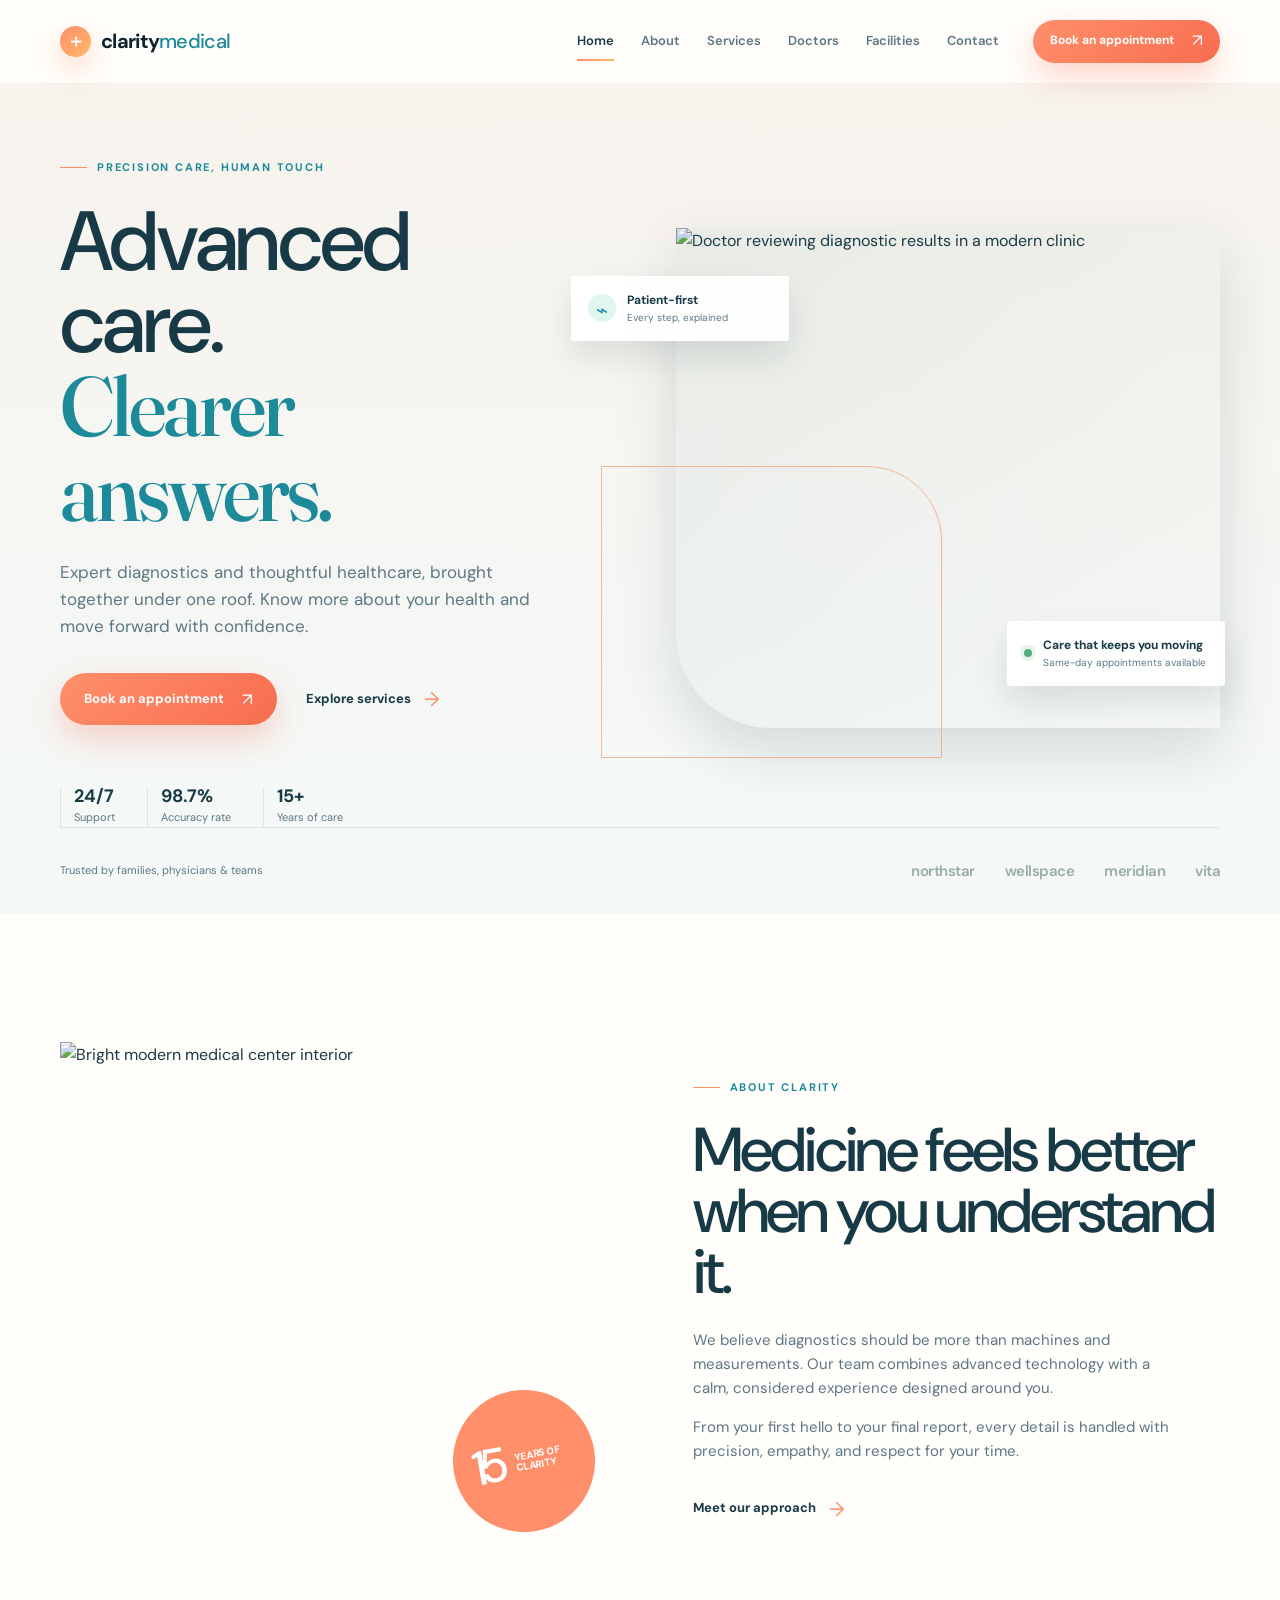
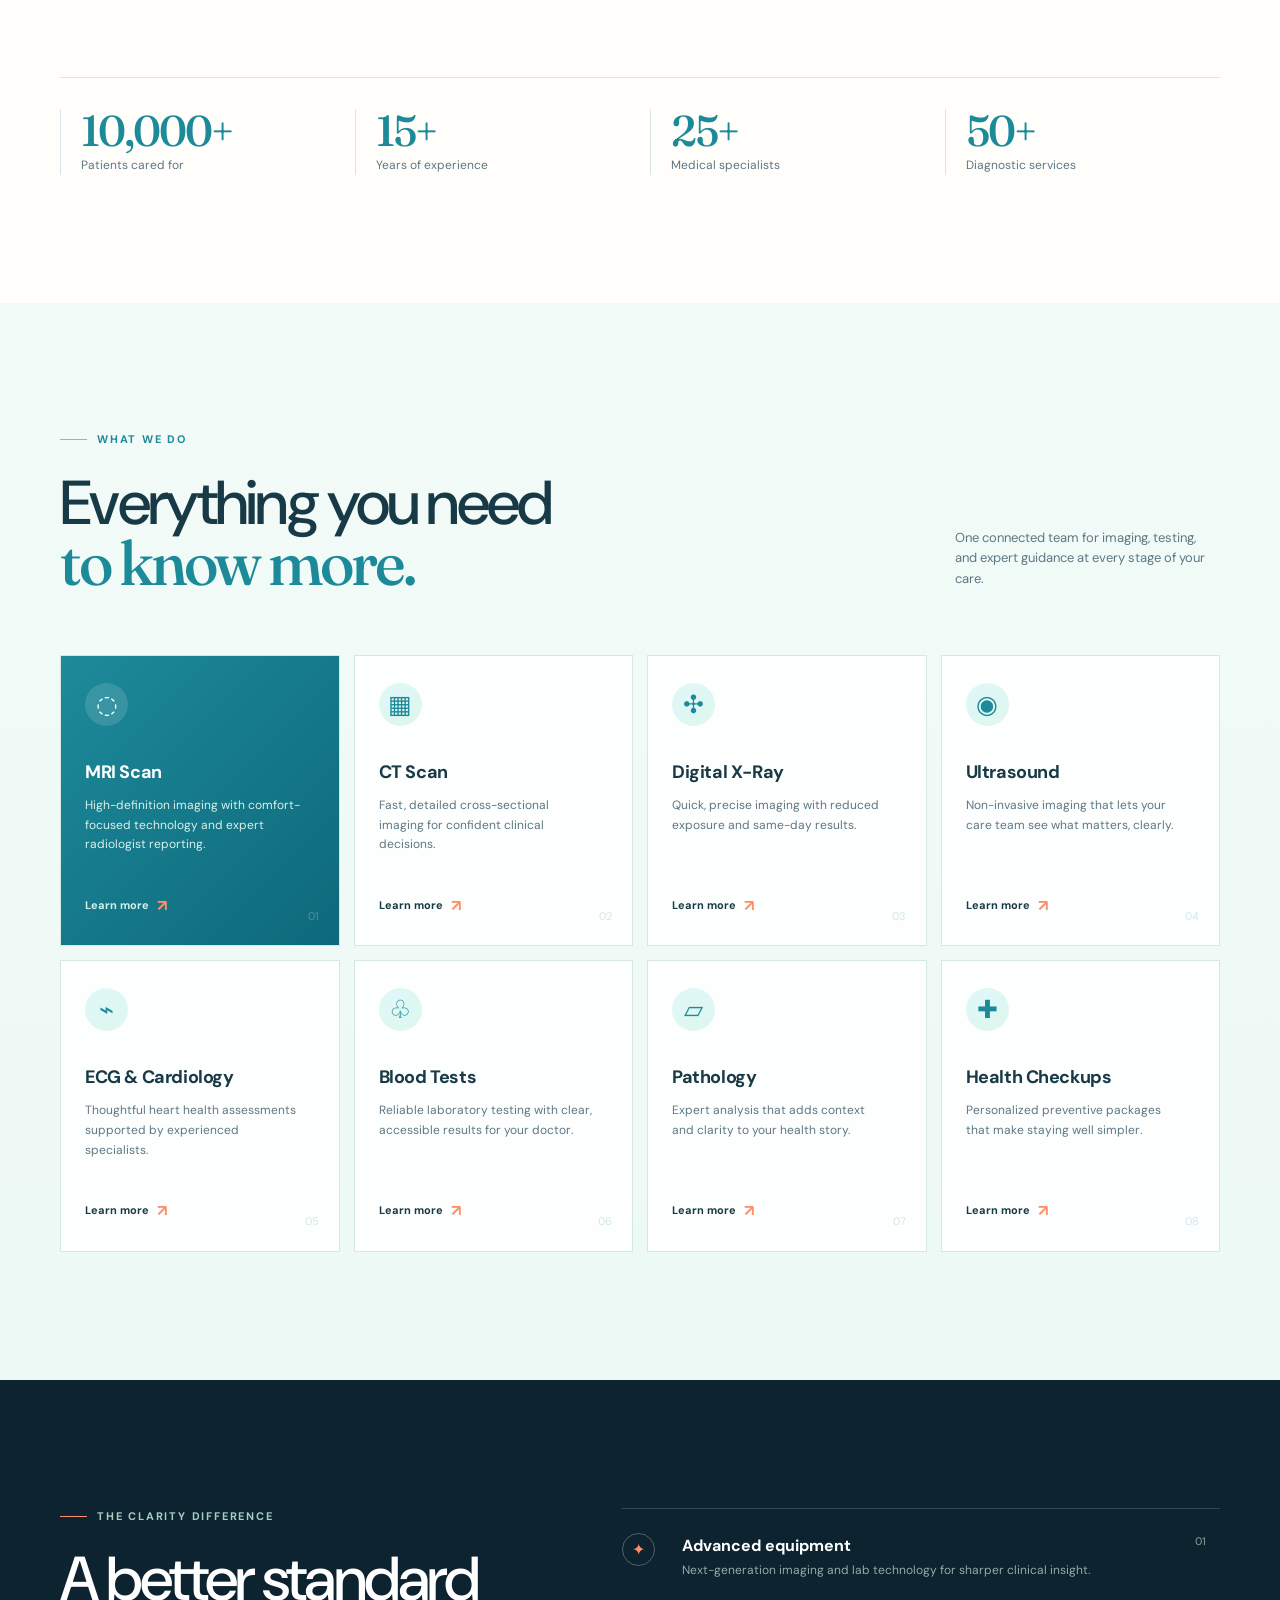
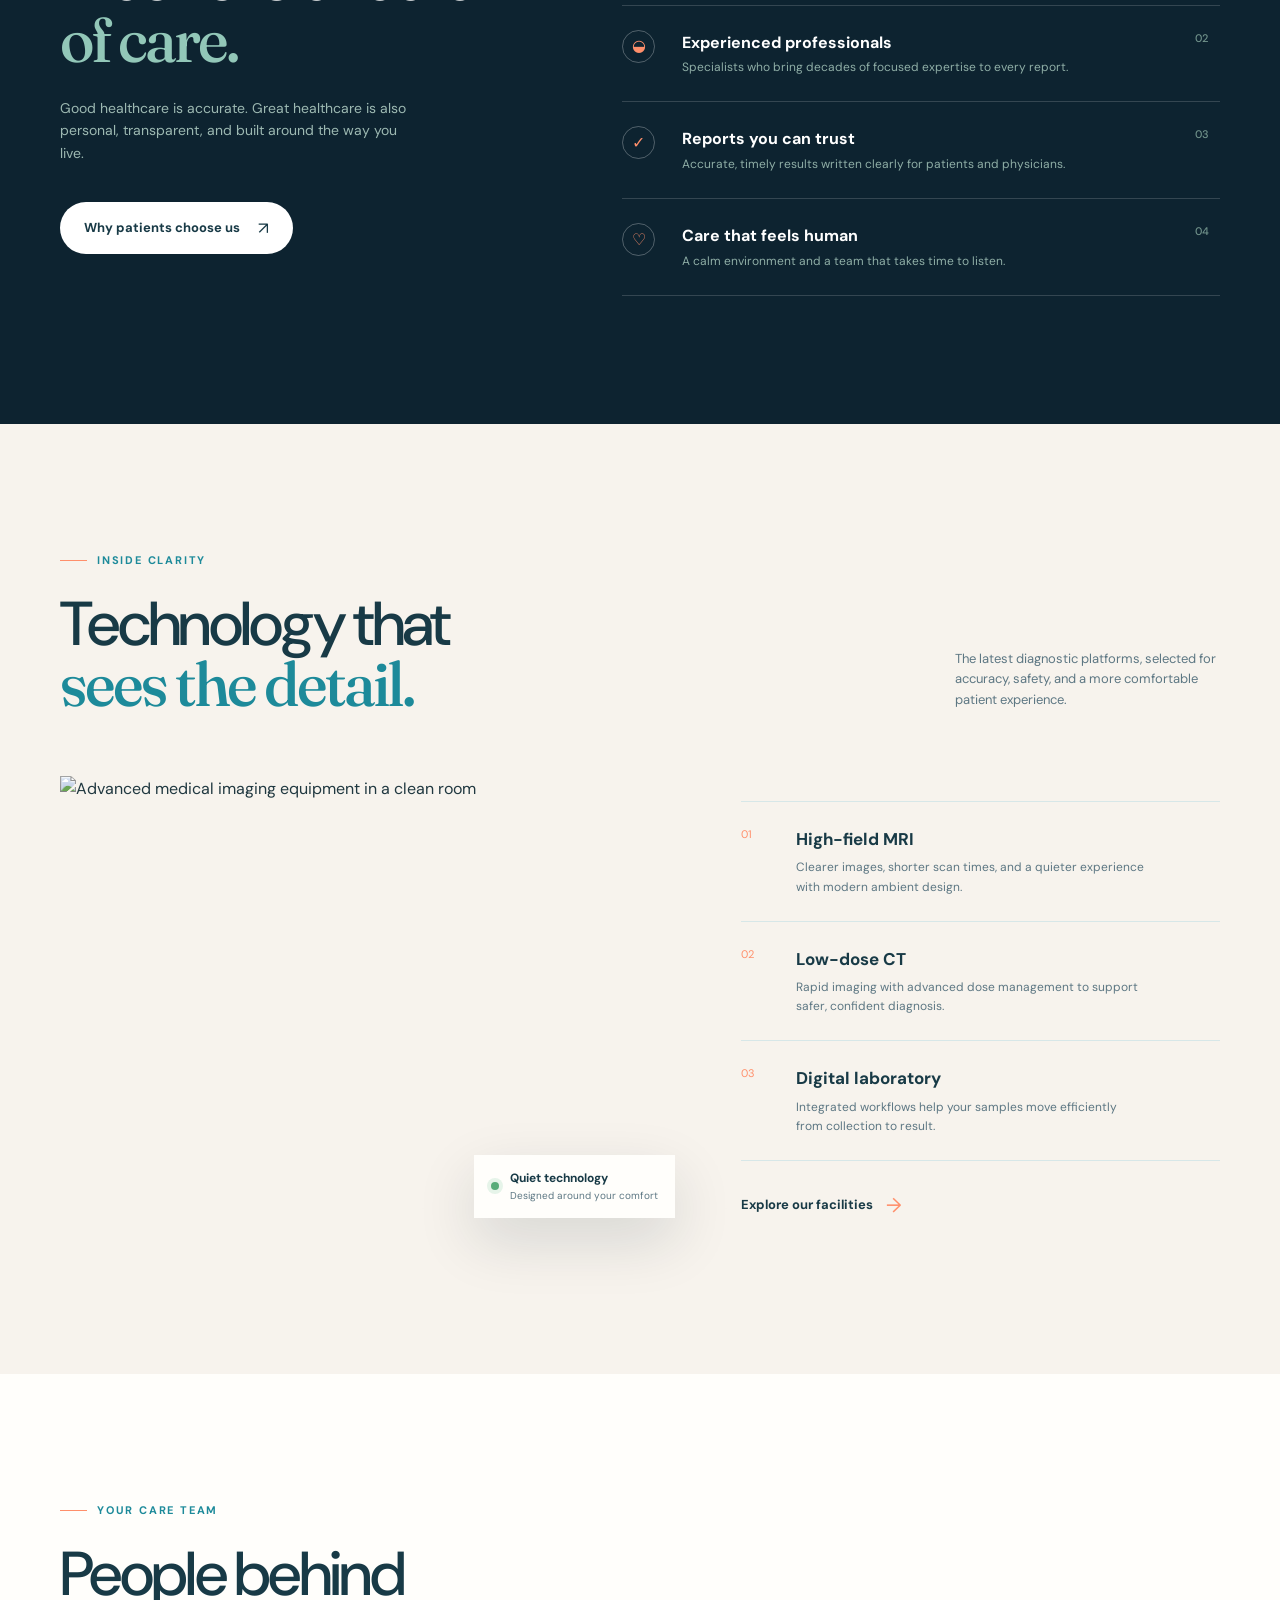
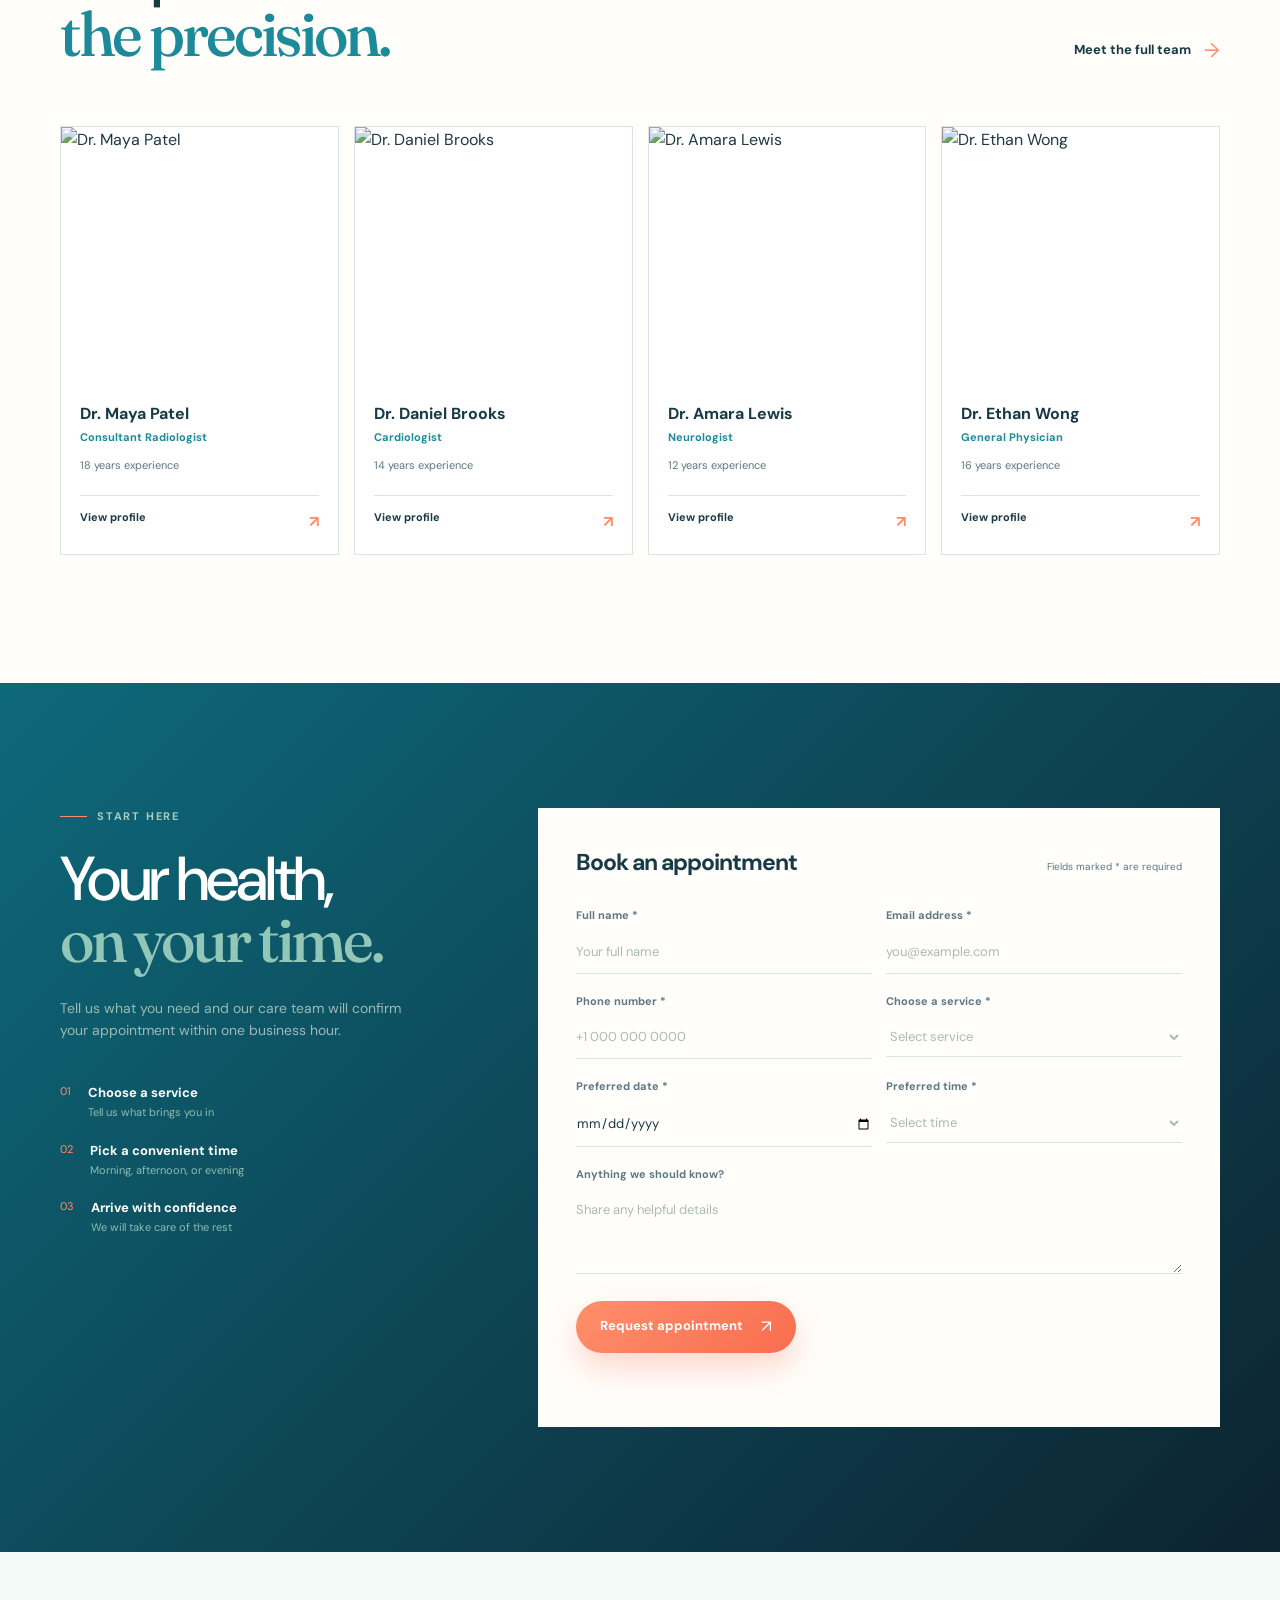
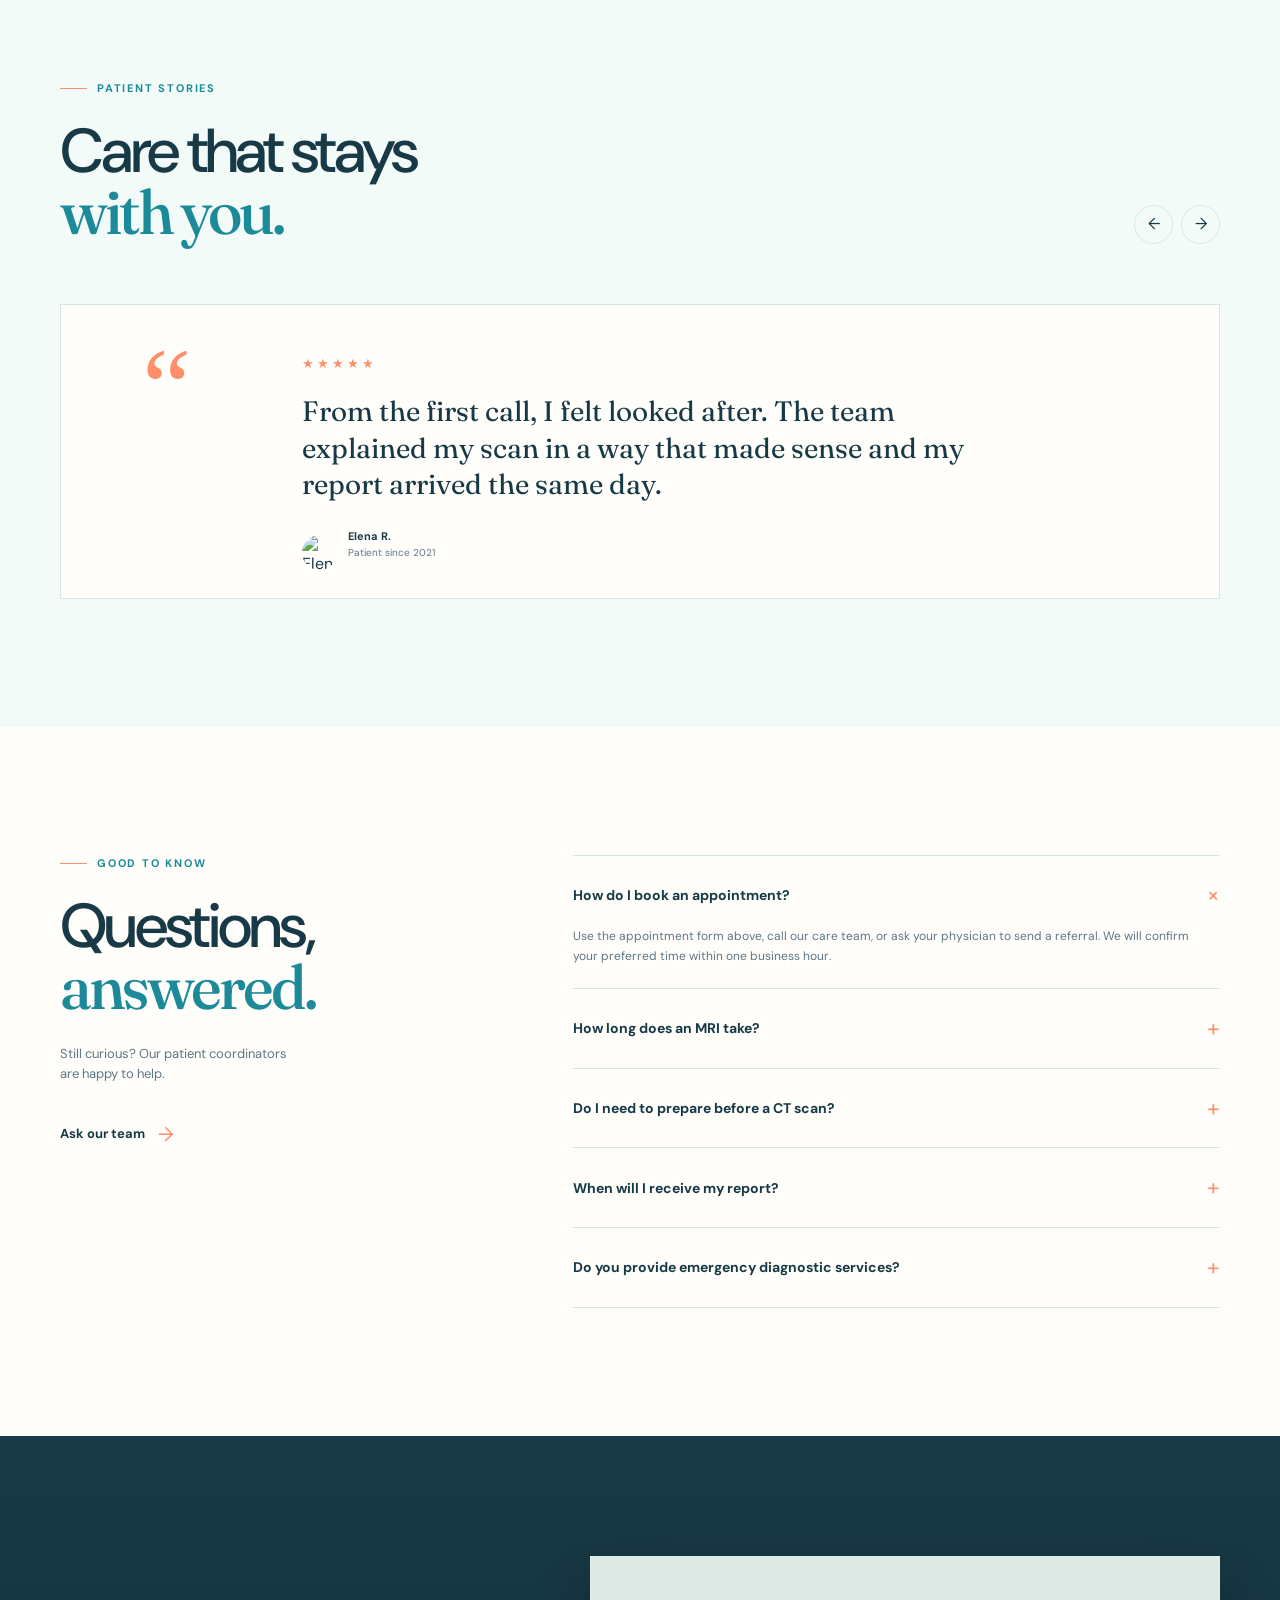
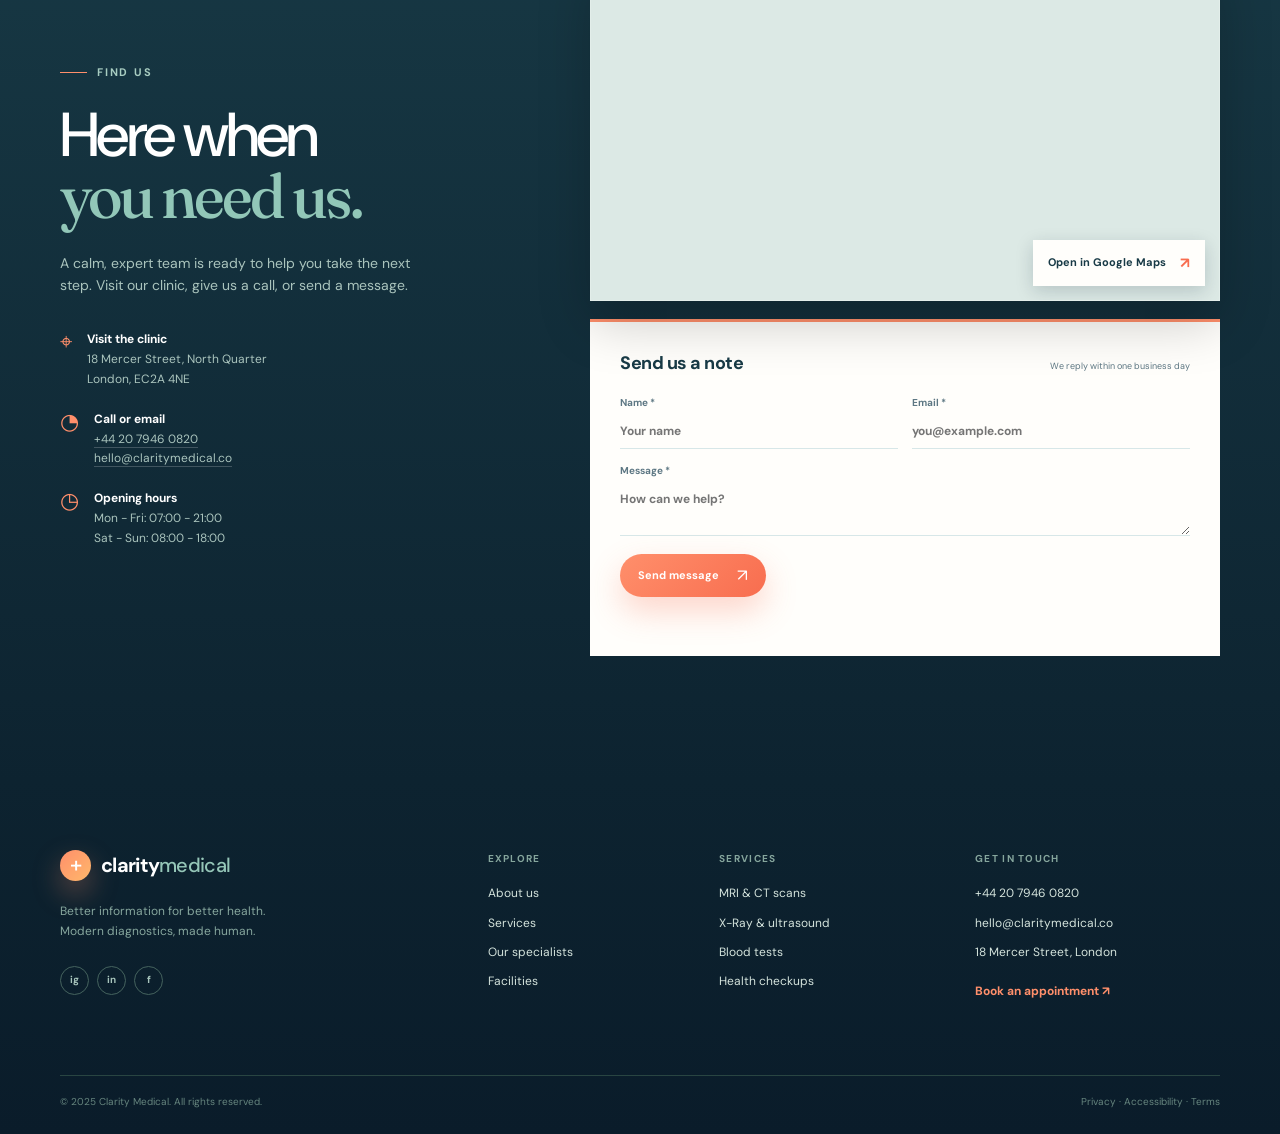
==== commit e19e2d55: "map add" ====
--- a/medical-website/index.html
+++ b/medical-website/index.html
@@ -113,7 +113,7 @@
 
     <section class="section faq-section"><div class="container faq-grid"><div class="faq-intro reveal"><p class="eyebrow"><span></span> Good to know</p><h2>Questions,<br /><em>answered.</em></h2><p>Still curious? Our patient coordinators are happy to help.</p><a class="text-link" href="#contact">Ask our team <span>→</span></a></div><div class="faq-list reveal reveal-delay"><details open><summary>How do I book an appointment?<span>+</span></summary><p>Use the appointment form above, call our care team, or ask your physician to send a referral. We will confirm your preferred time within one business hour.</p></details><details><summary>How long does an MRI take?<span>+</span></summary><p>Most MRI appointments take between 30 and 60 minutes, depending on the area being scanned. We will explain everything before you begin.</p></details><details><summary>Do I need to prepare before a CT scan?<span>+</span></summary><p>Preparation varies by scan. Some exams may require fasting or contrast preparation, and our team will provide clear instructions when you book.</p></details><details><summary>When will I receive my report?<span>+</span></summary><p>Many routine imaging reports are available the same day. Your referring doctor will receive the final report securely.</p></details><details><summary>Do you provide emergency diagnostic services?<span>+</span></summary><p>We support urgent referrals during opening hours. For a medical emergency, please contact your local emergency service immediately.</p></details></div></div></section>
 
-    <section class="contact-section" id="contact"><div class="container contact-grid"><div class="contact-copy reveal"><p class="eyebrow light"><span></span> Find us</p><h2>Here when<br /><em>you need us.</em></h2><div class="contact-list"><div><span class="contact-icon">⌖</span><p><strong>Visit us</strong><br />18 Mercer Street, North Quarter<br />London, EC2A 4NE</p></div><div><span class="contact-icon">◔</span><p><strong>Call or email</strong><br /><a href="tel:+442079460820">+44 20 7946 0820</a><br /><a href="mailto:hello@claritymedical.co">hello@claritymedical.co</a></p></div><div><span class="contact-icon">◷</span><p><strong>Opening hours</strong><br />Mon - Fri: 07:00 - 21:00<br />Sat - Sun: 08:00 - 18:00</p></div></div></div><div class="contact-side reveal reveal-delay"><div class="map-placeholder"><div class="map-grid"></div><div class="map-route"></div><div class="map-pin">+</div><div class="map-label"><strong>Clarity Medical</strong><span>18 Mercer Street</span></div></div><form class="contact-form" id="contact-form"><div class="contact-form-title"><h3>Send us a note</h3><span>We reply within one business day</span></div><div class="contact-form-fields"><label>Name *<input type="text" name="contact-name" placeholder="Your name" required /></label><label>Email *<input type="email" name="contact-email" placeholder="you@example.com" required /></label><label class="full-label">Message *<textarea name="contact-message" rows="2" placeholder="How can we help?" required></textarea></label></div><button class="button" type="submit">Send message <span>↗</span></button><p class="form-message" role="status"></p></form></div></div></section>
+    <section class="contact-section" id="contact"><div class="container contact-grid"><div class="contact-copy reveal"><p class="eyebrow light"><span></span> Find us</p><h2>Here when<br /><em>you need us.</em></h2><p class="contact-intro">A calm, expert team is ready to help you take the next step. Visit our clinic, give us a call, or send a message.</p><div class="contact-list"><div><span class="contact-icon" aria-hidden="true">⌖</span><p><strong>Visit the clinic</strong><br />18 Mercer Street, North Quarter<br />London, EC2A 4NE</p></div><div><span class="contact-icon" aria-hidden="true">◔</span><p><strong>Call or email</strong><br /><a href="tel:+442079460820">+44 20 7946 0820</a><br /><a href="mailto:hello@claritymedical.co">hello@claritymedical.co</a></p></div><div><span class="contact-icon" aria-hidden="true">◷</span><p><strong>Opening hours</strong><br />Mon - Fri: 07:00 - 21:00<br />Sat - Sun: 08:00 - 18:00</p></div></div></div><div class="contact-side reveal reveal-delay"><div class="map-frame"><iframe title="Map showing Clarity Medical at 18 Mercer Street, London" src="https://www.google.com/maps?q=18%20Mercer%20Street%2C%20London%2C%20EC2A%204NE&output=embed" loading="lazy" referrerpolicy="no-referrer-when-downgrade" allowfullscreen></iframe><a class="map-directions" href="https://www.google.com/maps/search/?api=1&query=18%20Mercer%20Street%2C%20London%2C%20EC2A%204NE" target="_blank" rel="noopener noreferrer">Open in Google Maps <span aria-hidden="true">↗</span></a></div><form class="contact-form" id="contact-form"><div class="contact-form-title"><h3>Send us a note</h3><span>We reply within one business day</span></div><div class="contact-form-fields"><label>Name *<input type="text" name="contact-name" placeholder="Your name" required /></label><label>Email *<input type="email" name="contact-email" placeholder="you@example.com" required /></label><label class="full-label">Message *<textarea name="contact-message" rows="2" placeholder="How can we help?" required></textarea></label></div><button class="button" type="submit">Send message <span>↗</span></button><p class="form-message" role="status"></p></form></div></div></section>
   </main>
 
   <footer class="site-footer"><div class="container footer-grid"><div><a class="brand brand-footer" href="#home"><span class="brand-mark">+</span><span>clarity<span>medical</span></span></a><p>Better information for better health.<br />Modern diagnostics, made human.</p><div class="socials"><a href="#" aria-label="Instagram">ig</a><a href="#" aria-label="LinkedIn">in</a><a href="#" aria-label="Facebook">f</a></div></div><div><h4>Explore</h4><a href="#about">About us</a><a href="#services">Services</a><a href="#doctors">Our specialists</a><a href="#technology">Facilities</a></div><div><h4>Services</h4><a href="#services">MRI & CT scans</a><a href="#services">X-Ray & ultrasound</a><a href="#services">Blood tests</a><a href="#services">Health checkups</a></div><div><h4>Get in touch</h4><a href="tel:+442079460820">+44 20 7946 0820</a><a href="mailto:hello@claritymedical.co">hello@claritymedical.co</a><span>18 Mercer Street, London</span><a class="footer-cta" href="#appointment">Book an appointment <span>↗</span></a></div></div><div class="container footer-bottom"><span>© 2025 Clarity Medical. All rights reserved.</span><span>Privacy · Accessibility · Terms</span></div></footer>
--- a/medical-website/style.css
+++ b/medical-website/style.css
@@ -1,17 +1,20 @@
 :root {
-  --ink: #173c3b;
-  --ink-deep: #0d2928;
-  --teal: #1f7b72;
-  --teal-dark: #155e59;
-  --mint: #e5f0e9;
-  --mint-pale: #f2f7f3;
-  --coral: #e78c69;
-  --sand: #f7f5ef;
-  --paper: #fbfcfa;
-  --line: #d9e4dd;
-  --muted: #68807c;
+  --ink: #183a46;
+  --ink-deep: #0d2330;
+  --teal: #1d8a9a;
+  --teal-dark: #0d697b;
+  --teal-soft: #dff7f8;
+  --mint: #dff7ef;
+  --mint-pale: #f2fbf8;
+  --coral: #ff8f6b;
+  --coral-deep: #f86d4f;
+  --sun: #ffb86b;
+  --sand: #f7f3ed;
+  --paper: #fffefb;
+  --line: #d7e7e8;
+  --muted: #5d7783;
   --white: #fff;
-  --shadow: 0 18px 55px rgba(20, 61, 58, .1);
+  --shadow: 0 22px 60px rgba(13, 35, 48, .14);
   --radius: 4px;
   --serif: "Fraunces", Georgia, serif;
   --sans: "DM Sans", Arial, sans-serif;
@@ -27,19 +30,19 @@
 .container { width: min(1160px, calc(100% - 48px)); margin: 0 auto; }
 .section { padding: 128px 0; }
 
-.site-header { position: sticky; top: 0; z-index: 20; background: rgba(251, 252, 250, .92); border-bottom: 1px solid transparent; backdrop-filter: blur(14px); transition: .3s ease; }
-.site-header.scrolled { border-color: var(--line); box-shadow: 0 8px 28px rgba(20, 61, 58, .05); }
+.site-header { position: sticky; top: 0; z-index: 20; background: rgba(255, 254, 251, .9); border-bottom: 1px solid transparent; backdrop-filter: blur(14px); transition: .3s ease; }
+.site-header.scrolled { border-color: var(--line); box-shadow: 0 8px 30px rgba(13, 35, 48, .06); }
 .nav-wrap { display: flex; align-items: center; height: 82px; gap: 34px; }
 .brand { display: inline-flex; align-items: center; gap: 10px; color: var(--ink-deep); font-size: 20px; font-weight: 700; letter-spacing: -.7px; white-space: nowrap; }
 .brand > span:last-child > span { color: var(--teal); font-weight: 500; }
-.brand-mark { display: grid; width: 31px; height: 31px; place-items: center; border-radius: 50%; background: var(--coral); color: var(--white); font-size: 22px; line-height: 1; font-weight: 500; }
+.brand-mark { display: grid; width: 31px; height: 31px; place-items: center; border-radius: 50%; background: linear-gradient(135deg, var(--coral), var(--sun)); color: var(--white); font-size: 22px; line-height: 1; font-weight: 500; box-shadow: 0 12px 28px rgba(255, 143, 107, .35); }
 .main-nav { display: flex; align-items: center; gap: 27px; margin-left: auto; }
 .nav-link { position: relative; color: var(--muted); font-size: 13px; font-weight: 600; transition: color .2s ease; }
-.nav-link::after { position: absolute; bottom: -10px; left: 0; width: 0; height: 2px; background: var(--coral); content: ""; transition: width .2s ease; }
+.nav-link::after { position: absolute; bottom: -10px; left: 0; width: 0; height: 2px; background: linear-gradient(90deg, var(--coral), var(--sun)); content: ""; transition: width .2s ease; }
 .nav-link:hover, .nav-link.active { color: var(--ink); }
 .nav-link.active::after { width: 100%; }
-.button { display: inline-flex; align-items: center; justify-content: center; gap: 18px; min-height: 52px; padding: 0 24px; border: 0; border-radius: 3px; background: var(--coral); color: var(--white); font-size: 13px; font-weight: 700; cursor: pointer; box-shadow: 0 8px 22px rgba(231, 140, 105, .24); transition: transform .2s ease, background .2s ease, box-shadow .2s ease; }
-.button:hover { background: #d97857; box-shadow: 0 12px 28px rgba(231, 140, 105, .32); transform: translateY(-2px); }
+.button { display: inline-flex; align-items: center; justify-content: center; gap: 18px; min-height: 52px; padding: 0 24px; border: 0; border-radius: 999px; background: linear-gradient(135deg, var(--coral), var(--coral-deep)); color: var(--white); font-size: 13px; font-weight: 700; cursor: pointer; box-shadow: 0 14px 32px rgba(248, 109, 79, .28); transition: transform .2s ease, filter .2s ease, box-shadow .2s ease; }
+.button:hover { filter: brightness(1.04); box-shadow: 0 18px 36px rgba(248, 109, 79, .35); transform: translateY(-2px); }
 .button span { font-size: 17px; font-weight: 400; }
 .button-small { min-height: 43px; padding: 0 17px; font-size: 12px; }
 .menu-toggle { display: none; width: 38px; height: 38px; padding: 8px; border: 0; background: transparent; cursor: pointer; }
@@ -53,7 +56,7 @@
 h1 { margin-bottom: 25px; font-size: clamp(52px, 7vw, 84px); }
 h2 { margin-bottom: 25px; font-size: clamp(42px, 5vw, 62px); }
 h1 em, h2 em { color: var(--teal); font-family: var(--serif); font-style: normal; font-weight: 500; letter-spacing: -3px; }
-.hero { overflow: hidden; padding: 76px 0 31px; background: var(--sand); }
+.hero { overflow: hidden; padding: 76px 0 31px; background: linear-gradient(180deg, var(--sand) 0%, #f4f9f8 100%); }
 .hero-grid { display: grid; grid-template-columns: .87fr 1.13fr; align-items: center; gap: 65px; min-height: 580px; }
 .hero-text { max-width: 480px; margin-bottom: 33px; color: var(--muted); font-size: 17px; }
 .hero-actions { display: flex; align-items: center; gap: 29px; }
@@ -95,22 +98,22 @@
 .stat strong { color: var(--teal); font-family: var(--serif); font-size: 43px; font-weight: 500; letter-spacing: -2px; line-height: 1; }
 .stat span { color: var(--muted); font-size: 12px; }
 
-.services-section { background: var(--mint-pale); }
+.services-section { background: linear-gradient(180deg, var(--mint-pale) 0%, #edf9f5 100%); }
 .section-heading { display: flex; justify-content: space-between; align-items: end; gap: 50px; margin-bottom: 60px; }
 .section-heading h2 { margin-bottom: 0; }
 .heading-note { max-width: 265px; margin: 0 0 5px; color: var(--muted); font-size: 13px; }
 .service-grid { display: grid; grid-template-columns: repeat(4, 1fr); gap: 14px; }
-.service-card { position: relative; min-height: 285px; padding: 27px 24px; overflow: hidden; border: 1px solid var(--line); background: var(--paper); transition: .25s ease; }
-.service-card:hover { border-color: var(--teal); box-shadow: 0 15px 30px rgba(20, 61, 58, .08); transform: translateY(-6px); }
-.service-card.service-feature { background: var(--teal); color: var(--white); }
-.service-card.service-feature p, .service-card.service-feature .card-link { color: #c5ded5; }
-.service-icon { display: grid; width: 43px; height: 43px; place-items: center; margin-bottom: 32px; border-radius: 50%; background: var(--mint); color: var(--teal); font-size: 25px; }
+.service-card { position: relative; min-height: 285px; padding: 27px 24px; overflow: hidden; border: 1px solid var(--line); background: rgba(255,255,255,.9); transition: .25s ease; }
+.service-card:hover { border-color: var(--teal); box-shadow: 0 15px 30px rgba(13, 35, 48, .08); transform: translateY(-6px); }
+.service-card.service-feature { background: linear-gradient(135deg, var(--teal) 0%, var(--teal-dark) 100%); color: var(--white); }
+.service-card.service-feature p, .service-card.service-feature .card-link { color: #d8f1ed; }
+.service-icon { display: grid; width: 43px; height: 43px; place-items: center; margin-bottom: 32px; border-radius: 50%; background: linear-gradient(135deg, var(--teal-soft), var(--mint)); color: var(--teal); font-size: 25px; }
 .service-feature .service-icon { background: rgba(255,255,255,.13); color: var(--white); }
 .service-card h3 { margin-bottom: 9px; font-size: 18px; letter-spacing: -.4px; }
 .service-card p { max-width: 215px; min-height: 72px; margin-bottom: 23px; color: var(--muted); font-size: 12px; line-height: 1.65; }
 .card-link { display: inline-flex; align-items: center; gap: 8px; color: var(--ink); font-size: 11px; font-weight: 700; }
 .card-link span { color: var(--coral); font-size: 16px; }
-.service-number { position: absolute; right: 20px; bottom: 20px; color: var(--line); font-size: 11px; }
+.service-number { position: absolute; right: 20px; bottom: 20px; color: rgba(29, 138, 154, .2); font-size: 11px; }
 .service-feature .service-number { color: rgba(255,255,255,.27); }
 
 .why-section, .appointment-section, .contact-section { background: var(--ink-deep); color: var(--white); }
@@ -154,7 +157,7 @@
 .doctor-card a { display: flex; justify-content: space-between; margin-top: 18px; padding-top: 13px; border-top: 1px solid var(--line); font-size: 11px; font-weight: 700; }
 .doctor-card a span { color: var(--coral); font-size: 16px; }
 
-.appointment-section { padding: 125px 0; background: var(--teal-dark); }
+.appointment-section { padding: 125px 0; background: linear-gradient(135deg, var(--teal-dark) 0%, var(--ink-deep) 100%); }
 .appointment-grid { display: grid; grid-template-columns: .72fr 1.28fr; gap: 95px; align-items: start; }
 .appointment-copy > p:not(.eyebrow) { margin-bottom: 42px; }
 .appointment-detail { display: flex; gap: 17px; margin-top: 19px; }
@@ -206,24 +209,21 @@
 details[open] summary span { transform: rotate(45deg); }
 details p { max-width: 680px; margin: -7px 30px 22px 0; color: var(--muted); font-size: 12px; }
 
-.contact-section { padding: 120px 0 125px; background: var(--ink); }
+.contact-section { padding: 120px 0 125px; background: linear-gradient(180deg, var(--ink) 0%, var(--ink-deep) 100%); }
 .contact-grid { display: grid; grid-template-columns: .8fr 1.2fr; gap: 110px; align-items: center; }
 .contact-copy > h2 { margin-bottom: 40px; }
+.contact-intro { max-width: 370px; margin: -16px 0 34px; color: #aac4bd; font-size: 14px; }
 .contact-list > div { display: flex; gap: 15px; margin-top: 20px; }
 .contact-icon { color: var(--coral); font-size: 22px; line-height: 1.1; }
 .contact-list p { margin: 0; color: #aac4bd; font-size: 12px; line-height: 1.65; }
 .contact-list strong { color: var(--white); font-size: 12px; }
 .contact-list a { color: #aac4bd; border-bottom: 1px solid rgba(255,255,255,.2); }
-.map-placeholder { position: relative; height: 375px; overflow: hidden; border: 1px solid rgba(255,255,255,.15); background: #234746; }
-.map-grid { position: absolute; inset: -30%; opacity: .3; background-image: linear-gradient(30deg, transparent 47%, #8ab3a6 48%, #8ab3a6 49%, transparent 50%), linear-gradient(110deg, transparent 47%, #8ab3a6 48%, #8ab3a6 49%, transparent 50%), linear-gradient(0deg, transparent 49%, #6c9990 50%, transparent 51%); background-size: 95px 75px, 130px 100px, 45px 45px; transform: rotate(-12deg); }
-.map-route { position: absolute; left: 15%; top: 58%; width: 72%; height: 35%; border-top: 2px solid rgba(231,140,105,.65); border-radius: 50%; transform: rotate(-12deg); }
-.map-pin { position: absolute; top: 43%; left: 55%; display: grid; width: 45px; height: 45px; place-items: center; border: 7px solid rgba(231,140,105,.25); border-radius: 50%; background: var(--coral); color: var(--white); font-size: 23px; box-shadow: 0 0 0 1px rgba(255,255,255,.3); }
-.map-label { position: absolute; bottom: 19px; left: 19px; padding: 12px 15px; background: rgba(14, 40, 39, .88); }
-.map-label strong, .map-label span { display: block; }
-.map-label strong { font-size: 11px; }
-.map-label span { color: #9ab9b0; font-size: 10px; }
+.map-frame { position: relative; height: 345px; overflow: hidden; border: 1px solid rgba(255,255,255,.2); background: #dce9e5; box-shadow: 0 22px 50px rgba(0,0,0,.2); }
+.map-frame iframe { display: block; width: 100%; height: 100%; border: 0; }
+.map-directions { position: absolute; right: 14px; bottom: 14px; display: inline-flex; align-items: center; gap: 14px; padding: 11px 15px; background: var(--paper); color: var(--ink); font-size: 11px; font-weight: 700; box-shadow: 0 5px 18px rgba(13,35,48,.18); }
+.map-directions span { color: var(--coral-deep); font-size: 15px; }
 .contact-side { display: grid; gap: 18px; }
-.contact-form { padding: 24px 27px 27px; background: var(--paper); color: var(--ink); }
+.contact-form { padding: 27px 30px 25px; border-top: 3px solid var(--coral); background: var(--paper); color: var(--ink); }
 .contact-form-title { display: flex; align-items: baseline; justify-content: space-between; gap: 15px; margin-bottom: 17px; }
 .contact-form-title h3 { margin: 0; font-size: 18px; letter-spacing: -.5px; }
 .contact-form-title span { color: var(--muted); font-size: 9px; }
@@ -233,7 +233,7 @@
 .contact-form input:focus, .contact-form textarea:focus { border-color: var(--teal); }
 .contact-form .button { min-height: 43px; margin-top: 18px; padding: 0 18px; font-size: 11px; }
 
-.site-footer { padding: 68px 0 24px; background: var(--ink-deep); color: var(--white); }
+.site-footer { padding: 68px 0 24px; background: linear-gradient(180deg, var(--ink-deep) 0%, #0a1c2a 100%); color: var(--white); }
 .footer-grid { display: grid; grid-template-columns: 1.5fr .7fr .8fr 1fr; gap: 60px; padding-bottom: 64px; }
 .brand-footer { color: var(--white); }
 .brand-footer > span:last-child > span { color: #95c6b8; }
@@ -385,7 +385,7 @@
   .testimonial-track { min-height: 390px; }
   .carousel-controls { margin-top: 25px; }
   .contact-grid { gap: 50px; }
-  .map-placeholder { height: 300px; }
+  .map-frame { height: 300px; }
   .contact-form-fields { grid-template-columns: 1fr; }
   .contact-form-title { display: block; }
   .contact-form-title span { display: block; margin-top: 4px; }
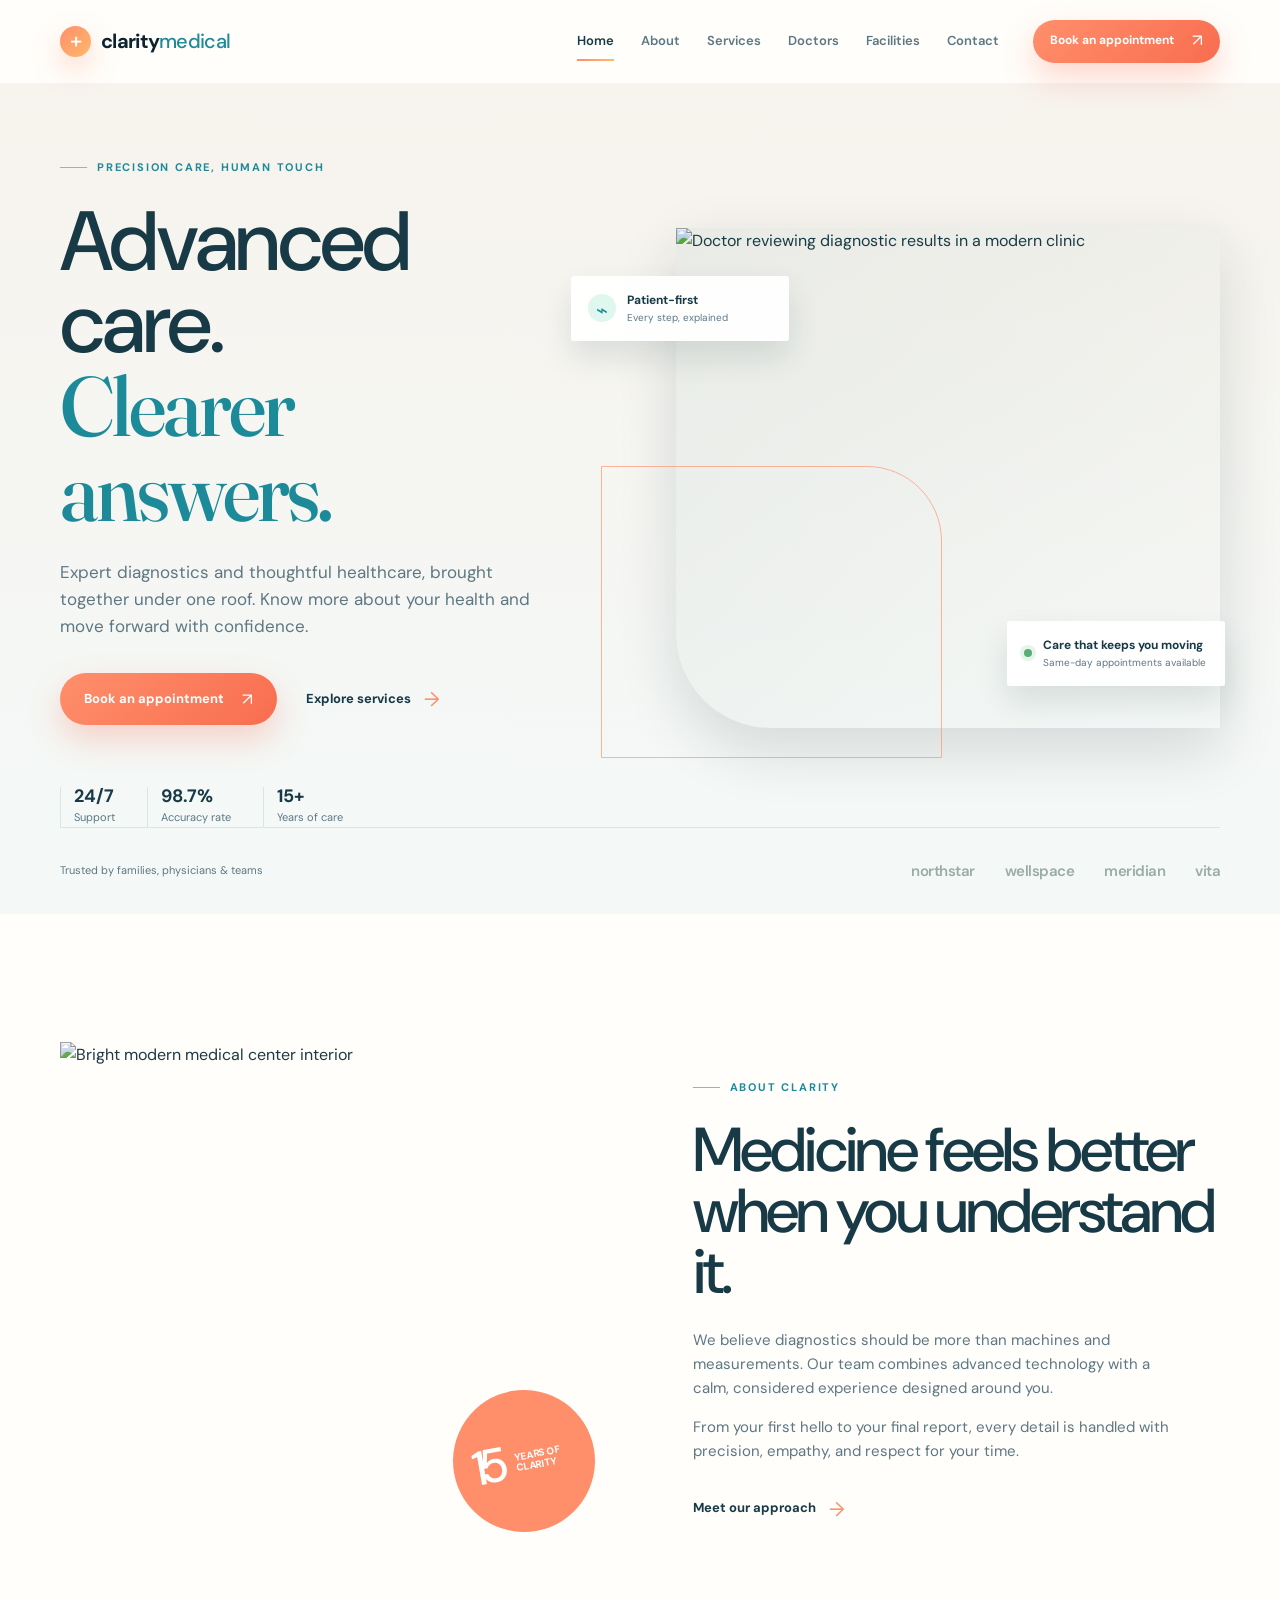
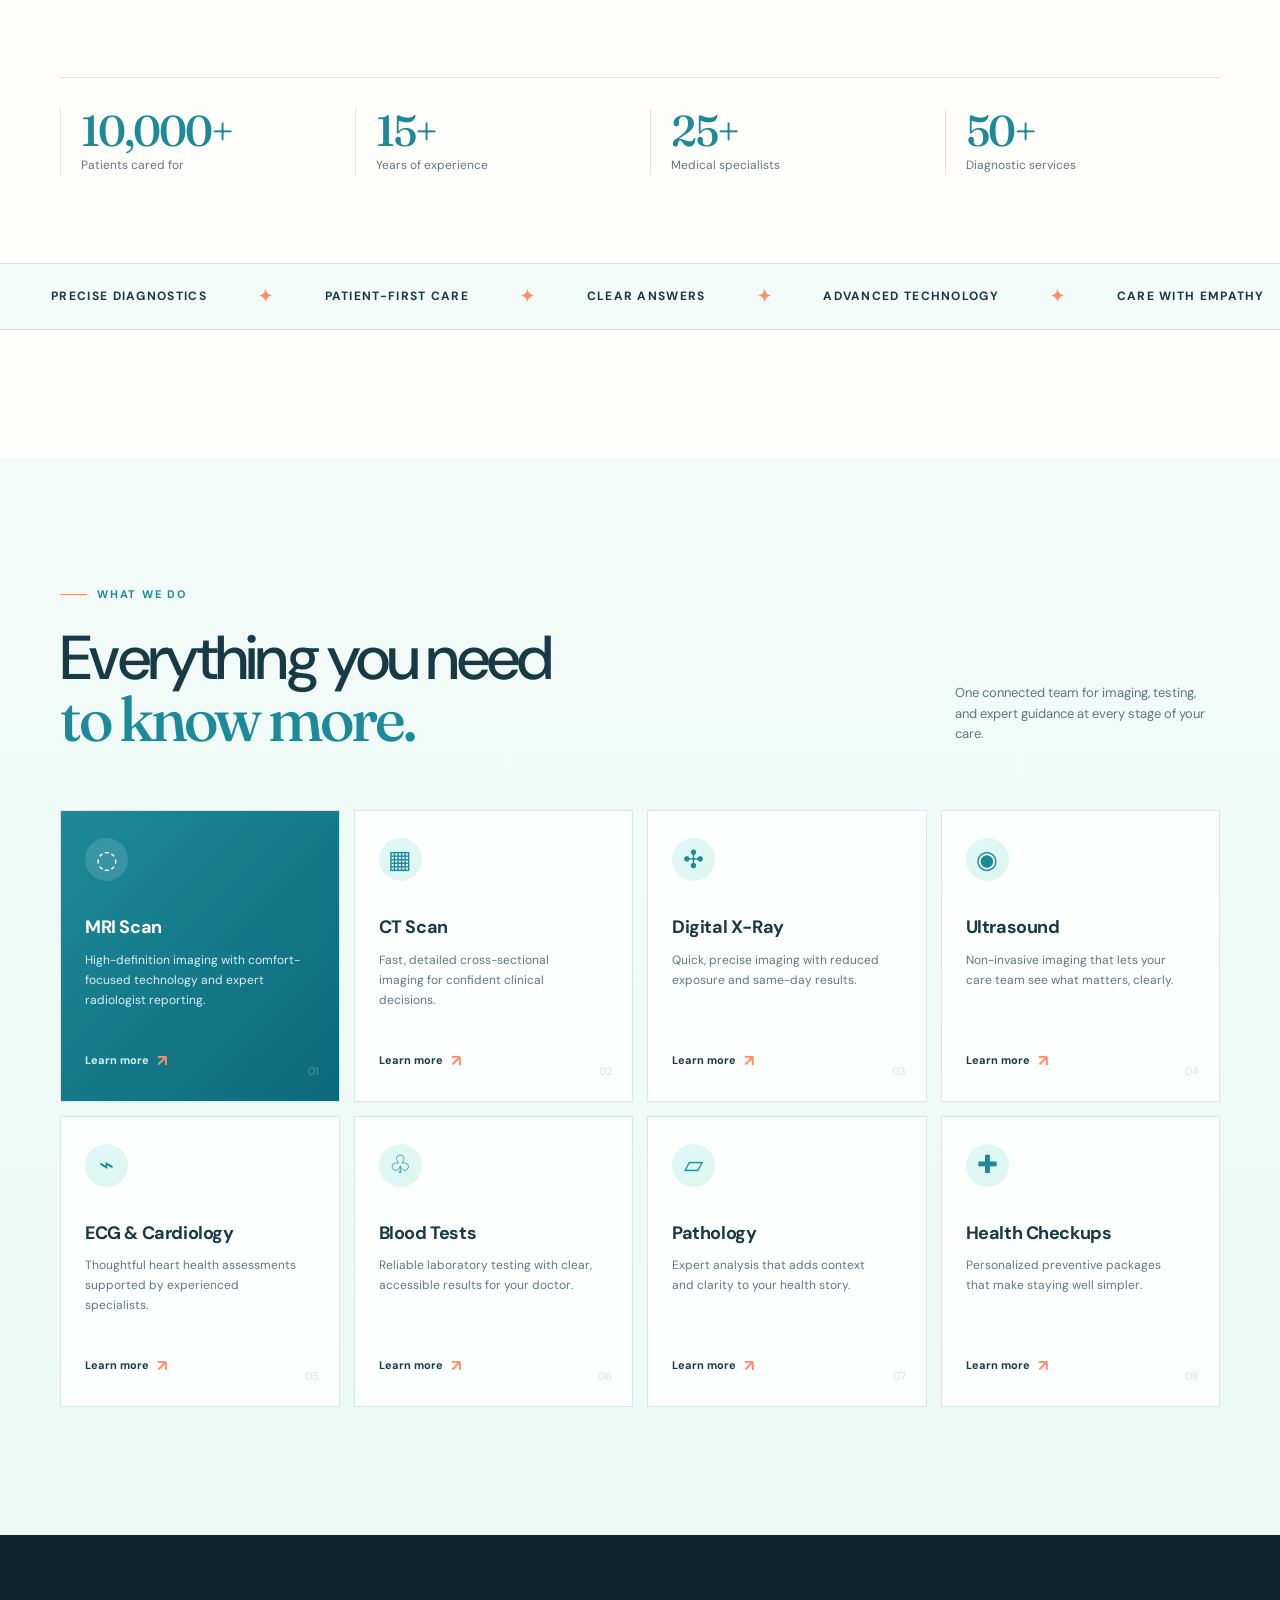
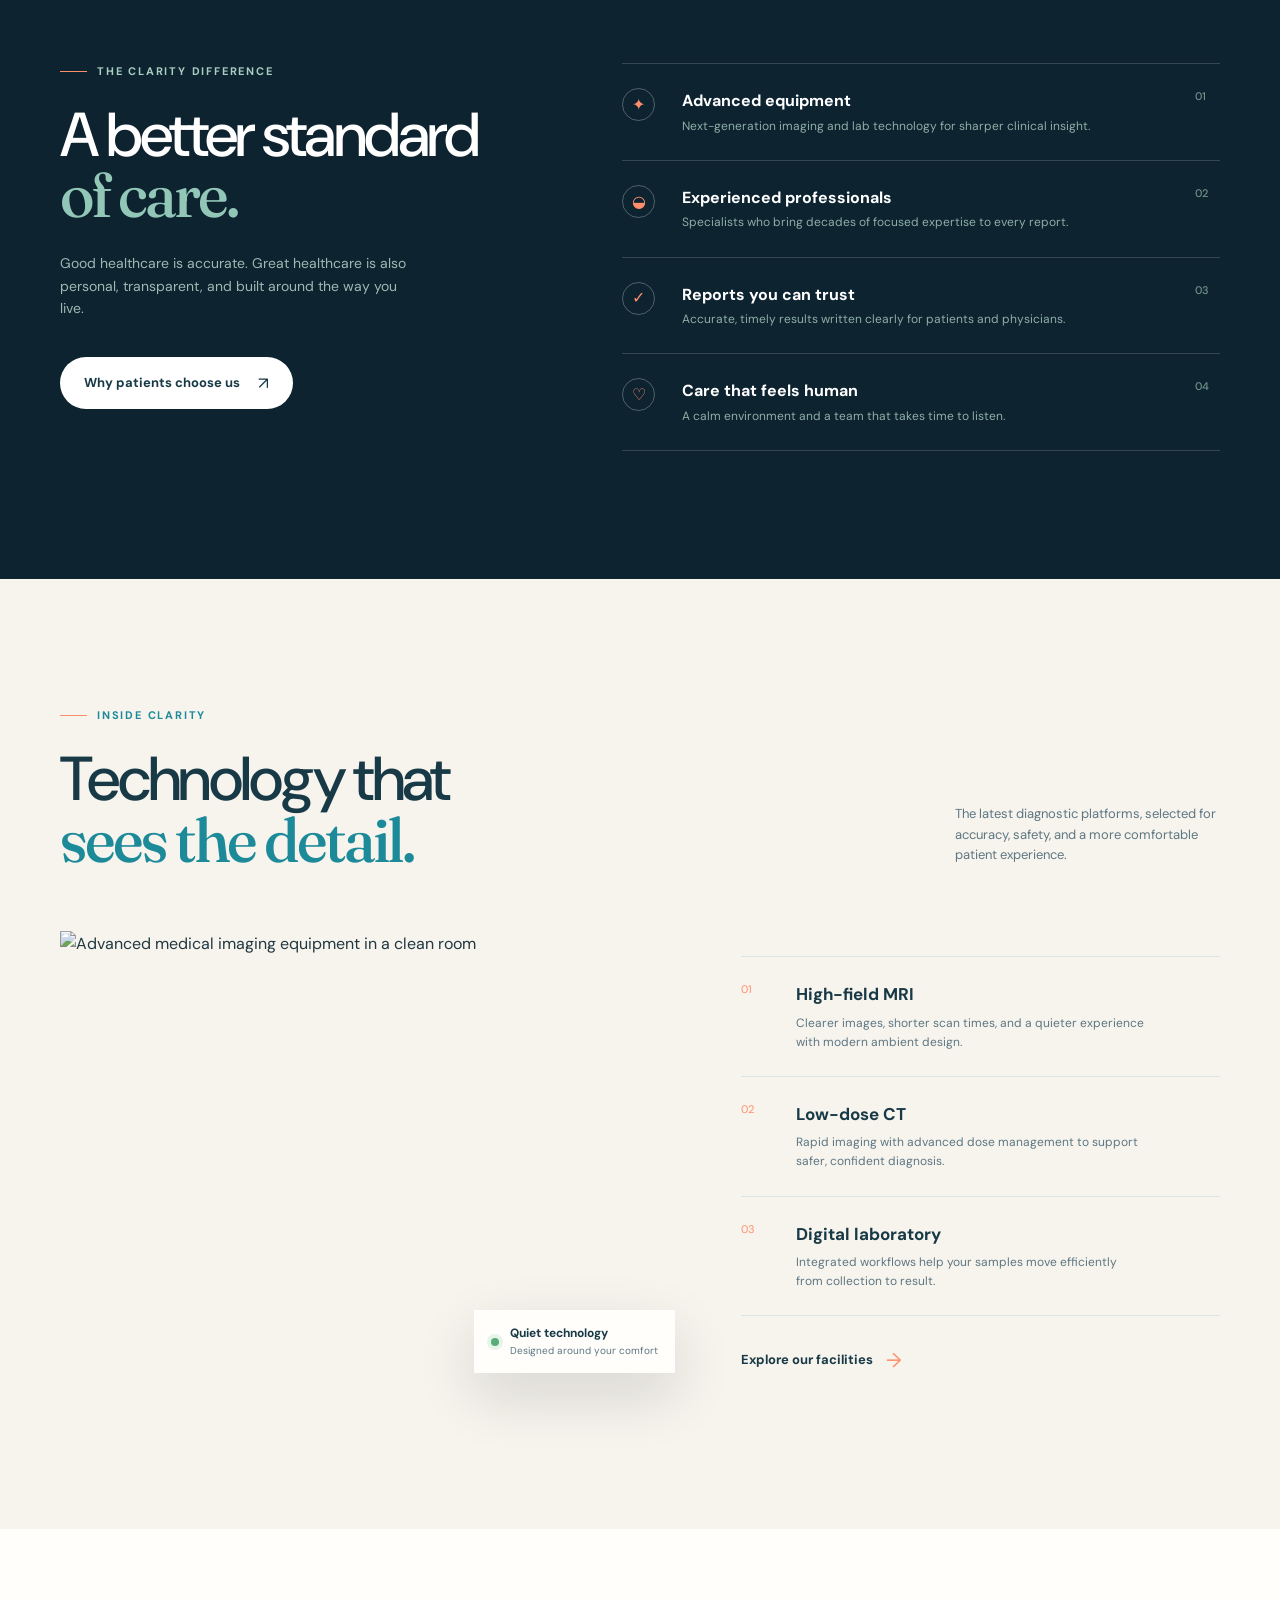
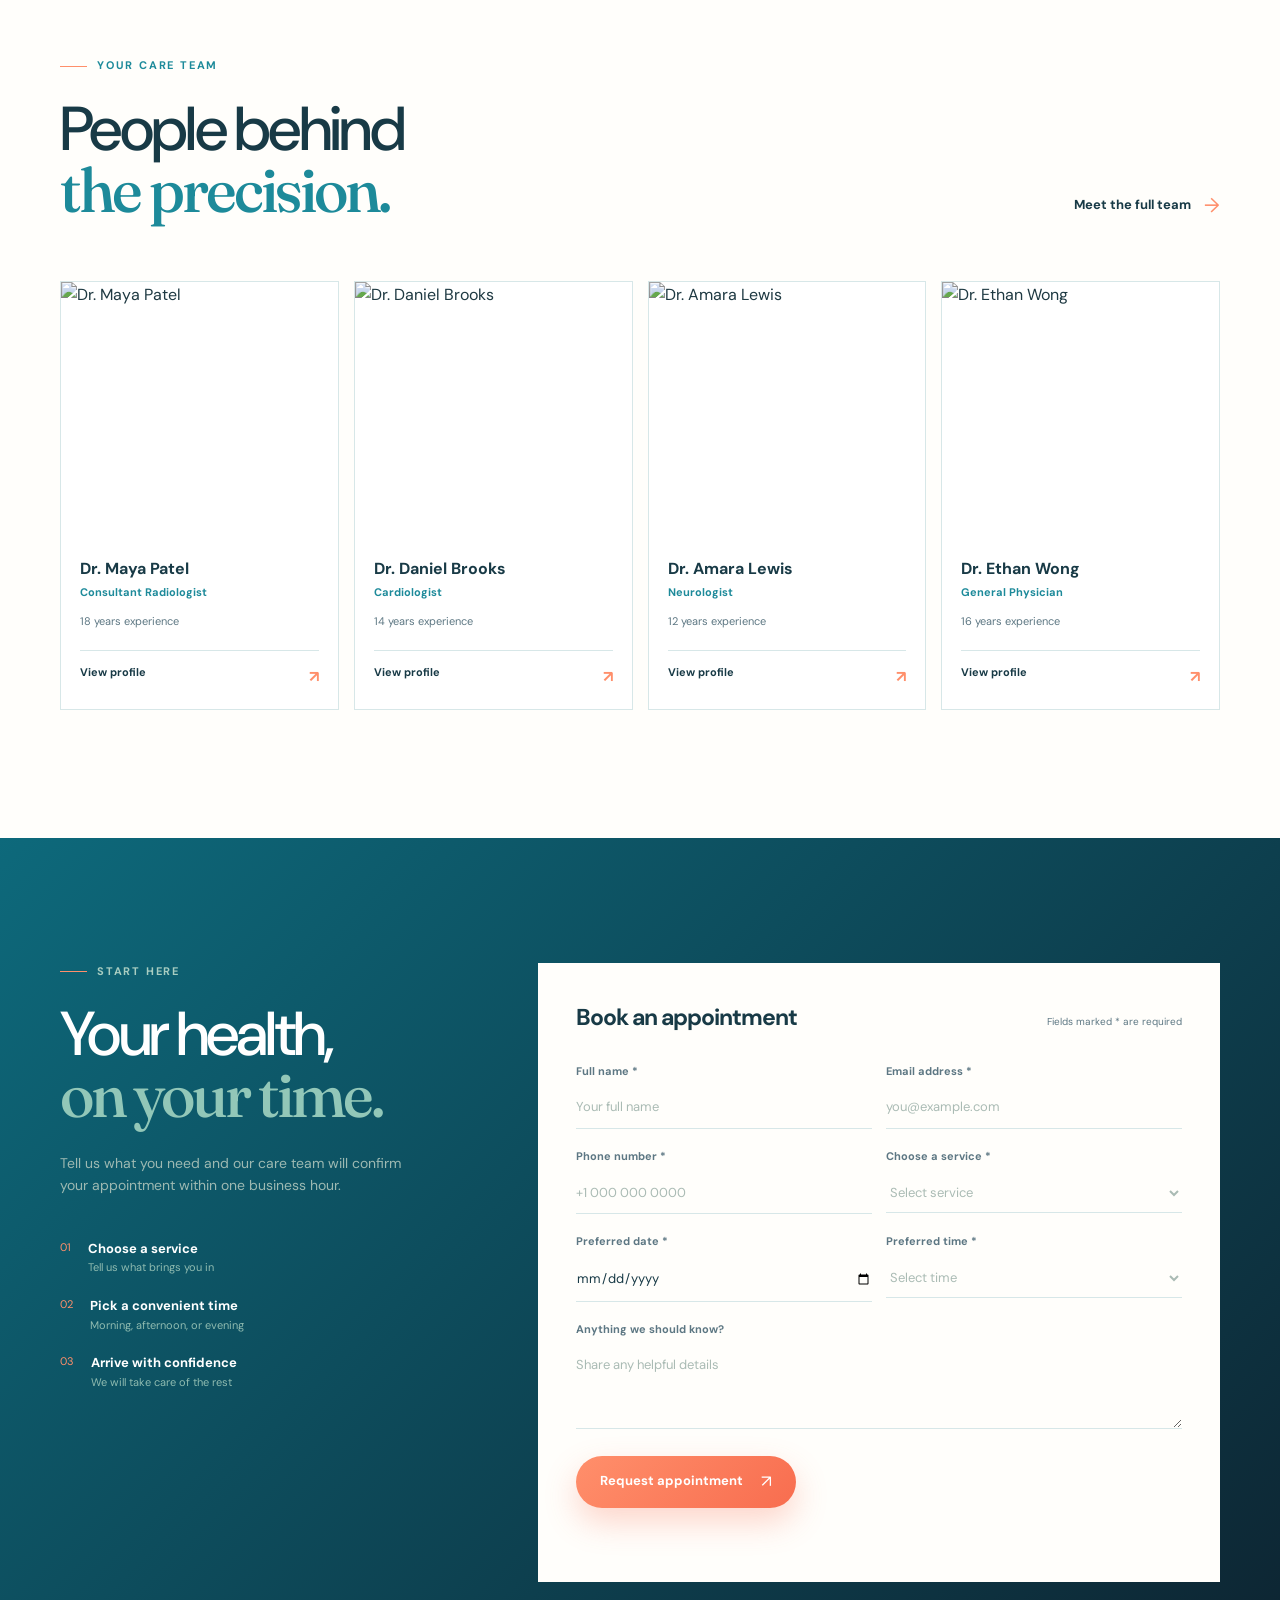
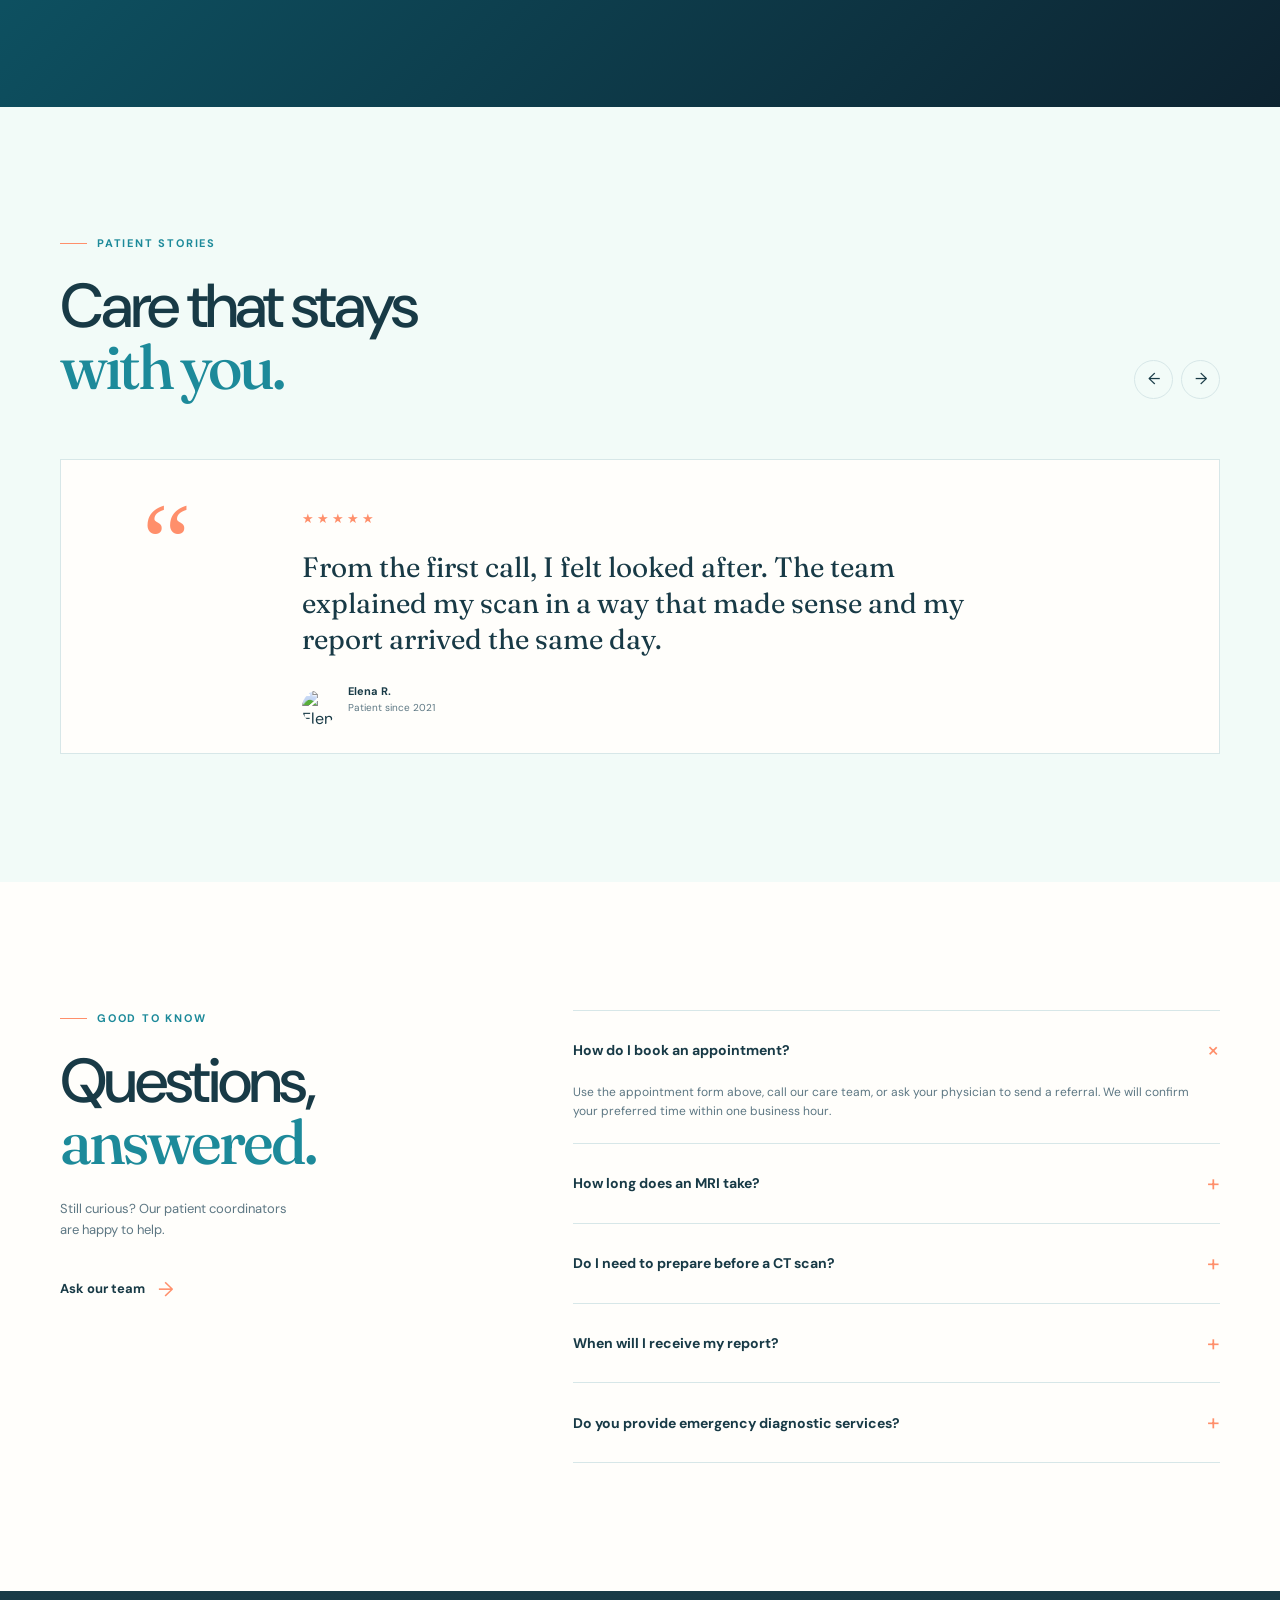
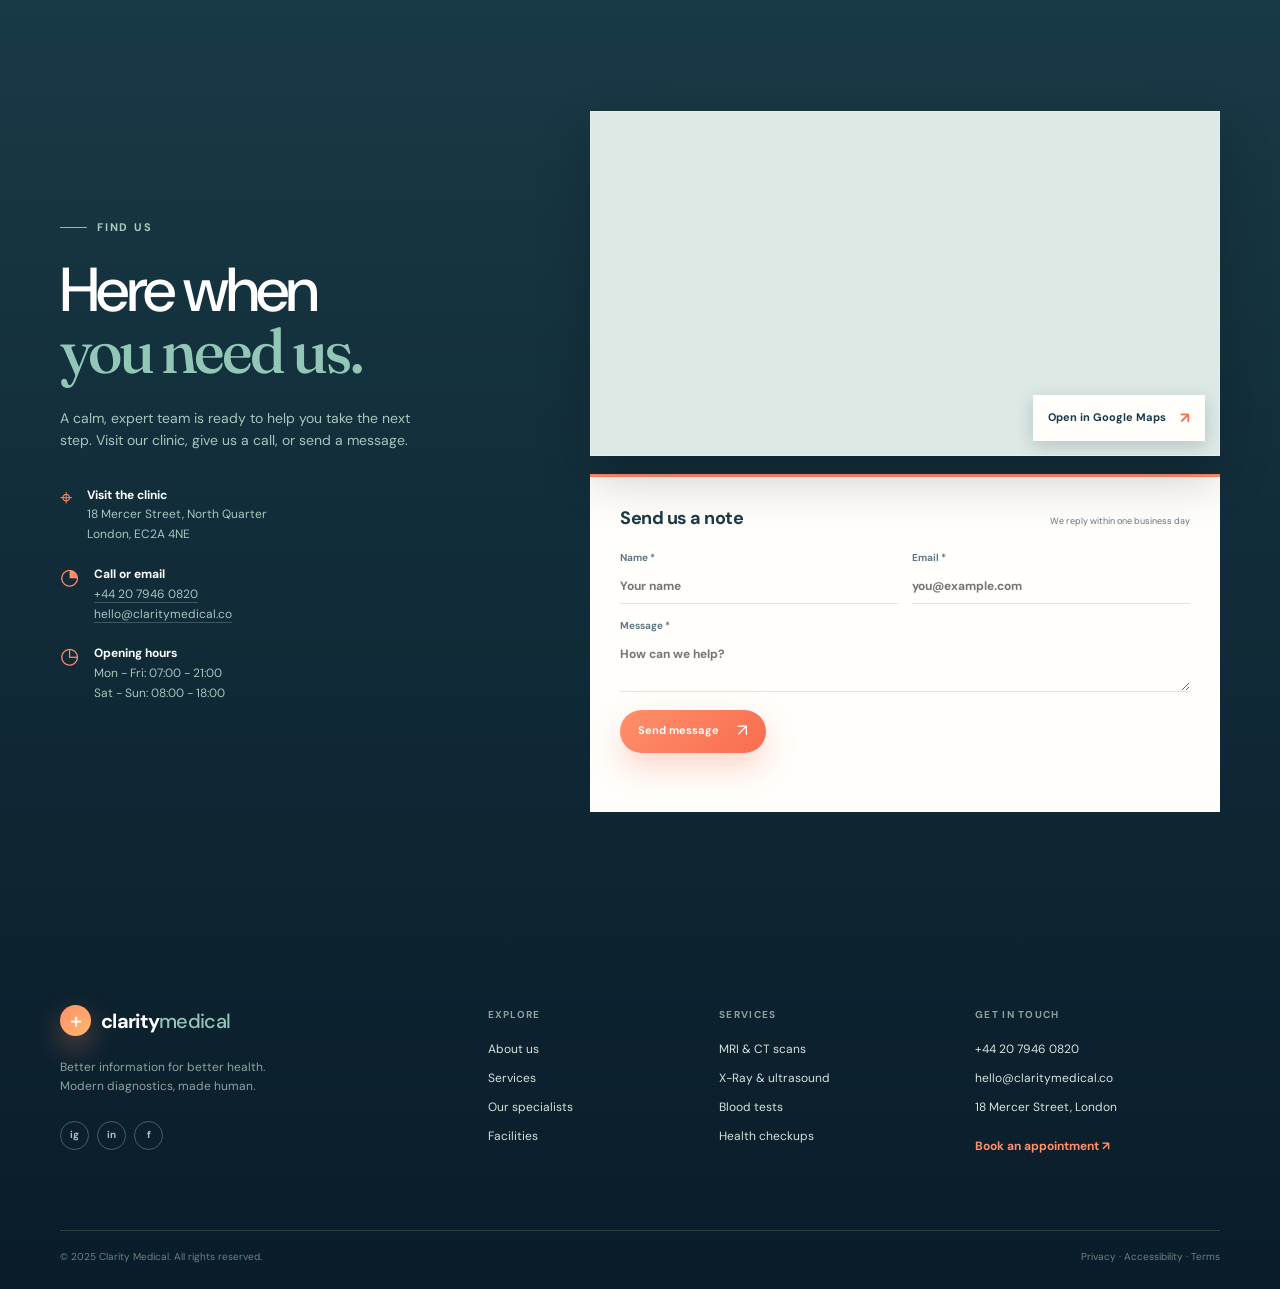
==== commit 12d090be: "doctors page" ====
--- a/medical-website/index.html
+++ b/medical-website/index.html
@@ -77,6 +77,24 @@
         <div class="stat reveal"><strong data-counter="25" data-suffix="+">0</strong><span>Medical specialists</span></div>
         <div class="stat reveal reveal-delay"><strong data-counter="50" data-suffix="+">0</strong><span>Diagnostic services</span></div>
       </div>
+      <div class="about-marquee" role="group" aria-label="Clarity Medical care principles">
+        <div class="about-marquee-track">
+          <div class="about-marquee-group">
+            <span>Precise diagnostics</span><span class="about-marquee-star" aria-hidden="true">✦</span>
+            <span>Patient-first care</span><span class="about-marquee-star" aria-hidden="true">✦</span>
+            <span>Clear answers</span><span class="about-marquee-star" aria-hidden="true">✦</span>
+            <span>Advanced technology</span><span class="about-marquee-star" aria-hidden="true">✦</span>
+            <span>Care with empathy</span><span class="about-marquee-star" aria-hidden="true">✦</span>
+          </div>
+          <div class="about-marquee-group" aria-hidden="true">
+            <span>Precise diagnostics</span><span class="about-marquee-star">✦</span>
+            <span>Patient-first care</span><span class="about-marquee-star">✦</span>
+            <span>Clear answers</span><span class="about-marquee-star">✦</span>
+            <span>Advanced technology</span><span class="about-marquee-star">✦</span>
+            <span>Care with empathy</span><span class="about-marquee-star">✦</span>
+          </div>
+        </div>
+      </div>
     </section>
 
     <section class="section services-section" id="services">
@@ -104,7 +122,7 @@
 
     <section class="section doctors-section" id="doctors">
       <div class="container section-heading reveal"><div><p class="eyebrow"><span></span> Your care team</p><h2>People behind<br /><em>the precision.</em></h2></div><a class="text-link" href="#contact">Meet the full team <span>→</span></a></div>
-      <div class="container doctor-grid"><article class="doctor-card reveal"><img src="https://images.unsplash.com/photo-1559839734-2b71ea197ec2?auto=format&fit=crop&w=700&q=85" alt="Dr. Maya Patel" /><div><h3>Dr. Maya Patel</h3><p>Consultant Radiologist</p><span>18 years experience</span><a href="#contact">View profile <span>↗</span></a></div></article><article class="doctor-card reveal reveal-delay"><img src="https://images.unsplash.com/photo-1612349317150-e413f6a5b16d?auto=format&fit=crop&w=700&q=85" alt="Dr. Daniel Brooks" /><div><h3>Dr. Daniel Brooks</h3><p>Cardiologist</p><span>14 years experience</span><a href="#contact">View profile <span>↗</span></a></div></article><article class="doctor-card reveal"><img src="https://images.unsplash.com/photo-1594824476967-48c8b964273f?auto=format&fit=crop&w=700&q=85" alt="Dr. Amara Lewis" /><div><h3>Dr. Amara Lewis</h3><p>Neurologist</p><span>12 years experience</span><a href="#contact">View profile <span>↗</span></a></div></article><article class="doctor-card reveal reveal-delay"><img src="https://images.unsplash.com/photo-1638202993928-7d113b8a1c5a?auto=format&fit=crop&w=700&q=85" alt="Dr. Ethan Wong" /><div><h3>Dr. Ethan Wong</h3><p>General Physician</p><span>16 years experience</span><a href="#contact">View profile <span>↗</span></a></div></article></div>
+      <div class="container doctor-grid"><article class="doctor-card reveal"><img src="https://images.unsplash.com/photo-1559839734-2b71ea197ec2?auto=format&fit=crop&w=700&q=85" alt="Dr. Maya Patel" /><div><h3>Dr. Maya Patel</h3><p>Consultant Radiologist</p><span>18 years experience</span><a href="doctor-maya-patel.html">View profile <span>↗</span></a></div></article><article class="doctor-card reveal reveal-delay"><img src="https://images.unsplash.com/photo-1612349317150-e413f6a5b16d?auto=format&fit=crop&w=700&q=85" alt="Dr. Daniel Brooks" /><div><h3>Dr. Daniel Brooks</h3><p>Cardiologist</p><span>14 years experience</span><a href="doctor-daniel-brooks.html">View profile <span>↗</span></a></div></article><article class="doctor-card reveal"><img src="https://images.unsplash.com/photo-1594824476967-48c8b964273f?auto=format&fit=crop&w=700&q=85" alt="Dr. Amara Lewis" /><div><h3>Dr. Amara Lewis</h3><p>Neurologist</p><span>12 years experience</span><a href="doctor-amara-lewis.html">View profile <span>↗</span></a></div></article><article class="doctor-card reveal reveal-delay"><img src="https://images.unsplash.com/photo-1638202993928-7d113b8a1c5a?auto=format&fit=crop&w=700&q=85" alt="Dr. Ethan Wong" /><div><h3>Dr. Ethan Wong</h3><p>General Physician</p><span>16 years experience</span><a href="doctor-ethan-wong.html">View profile <span>↗</span></a></div></article></div>
     </section>
 
     <section class="appointment-section" id="appointment"><div class="container appointment-grid"><div class="appointment-copy reveal"><p class="eyebrow light"><span></span> Start here</p><h2>Your health,<br /><em>on your time.</em></h2><p>Tell us what you need and our care team will confirm your appointment within one business hour.</p><div class="appointment-detail"><span>01</span><p><strong>Choose a service</strong><small>Tell us what brings you in</small></p></div><div class="appointment-detail"><span>02</span><p><strong>Pick a convenient time</strong><small>Morning, afternoon, or evening</small></p></div><div class="appointment-detail"><span>03</span><p><strong>Arrive with confidence</strong><small>We will take care of the rest</small></p></div></div><form class="appointment-form reveal reveal-delay" id="appointment-form"><div class="form-heading"><h3>Book an appointment</h3><span>Fields marked * are required</span></div><div class="form-grid"><label>Full name *<input type="text" name="name" placeholder="Your full name" required /></label><label>Email address *<input type="email" name="email" placeholder="you@example.com" required /></label><label>Phone number *<input type="tel" name="phone" placeholder="+1 000 000 0000" required /></label><label>Choose a service *<select name="service" required><option value="">Select service</option><option>MRI Scan</option><option>CT Scan</option><option>Digital X-Ray</option><option>Ultrasound</option><option>Blood Test</option><option>Health Checkup</option></select></label><label>Preferred date *<input type="date" name="date" required /></label><label>Preferred time *<select name="time" required><option value="">Select time</option><option>Morning (8:00 - 12:00)</option><option>Afternoon (12:00 - 16:00)</option><option>Evening (16:00 - 20:00)</option></select></label><label class="full-label">Anything we should know? <textarea name="message" rows="3" placeholder="Share any helpful details"></textarea></label></div><button class="button" type="submit">Request appointment <span>↗</span></button><p class="form-message" role="status"></p></form></div></section>
--- a/medical-website/style.css
+++ b/medical-website/style.css
@@ -97,6 +97,12 @@
 .stat { display: flex; flex-direction: column; gap: 4px; border-left: 1px solid var(--line); padding-left: 20px; }
 .stat strong { color: var(--teal); font-family: var(--serif); font-size: 43px; font-weight: 500; letter-spacing: -2px; line-height: 1; }
 .stat span { color: var(--muted); font-size: 12px; }
+.about-marquee { overflow: hidden; margin-top: 88px; border-block: 1px solid var(--line); background: var(--mint-pale); }
+.about-marquee-track { display: flex; width: max-content; animation: about-marquee-scroll 32s linear infinite; }
+.about-marquee:hover .about-marquee-track { animation-play-state: paused; }
+.about-marquee-group { display: flex; flex: 0 0 auto; align-items: center; gap: clamp(24px, 4vw, 58px); padding: 19px clamp(24px, 4vw, 58px); color: var(--ink); font-size: 12px; font-weight: 700; letter-spacing: 1.3px; text-transform: uppercase; white-space: nowrap; }
+.about-marquee-star { color: var(--coral); font-size: 17px; }
+@keyframes about-marquee-scroll { to { transform: translateX(-50%); } }
 
 .services-section { background: linear-gradient(180deg, var(--mint-pale) 0%, #edf9f5 100%); }
 .section-heading { display: flex; justify-content: space-between; align-items: end; gap: 50px; margin-bottom: 60px; }
@@ -156,6 +162,23 @@
 .doctor-card div > span { color: var(--muted); font-size: 11px; }
 .doctor-card a { display: flex; justify-content: space-between; margin-top: 18px; padding-top: 13px; border-top: 1px solid var(--line); font-size: 11px; font-weight: 700; }
 .doctor-card a span { color: var(--coral); font-size: 16px; }
+
+.doctor-profile-hero { overflow: hidden; padding: 70px 0 95px; background: linear-gradient(180deg, var(--sand), #f4f9f8); }
+.doctor-profile-grid { display: grid; grid-template-columns: .85fr 1.15fr; align-items: center; gap: 95px; }
+.doctor-profile-photo { position: relative; max-width: 440px; }
+.doctor-profile-photo img { width: 100%; height: 540px; object-fit: cover; object-position: top; border-radius: 0 80px 0 0; filter: saturate(.78); box-shadow: var(--shadow); }
+.doctor-profile-experience { position: absolute; right: -28px; bottom: 28px; display: flex; align-items: center; gap: 9px; padding: 16px 21px; background: var(--coral); color: var(--white); box-shadow: var(--shadow); }
+.doctor-profile-experience strong { font-family: var(--serif); font-size: 30px; font-weight: 500; line-height: 1; }
+.doctor-profile-experience span { max-width: 80px; font-size: 9px; font-weight: 700; line-height: 1.3; text-transform: uppercase; }
+.doctor-profile-copy .back-link { margin-bottom: 38px; }
+.doctor-profile-copy h1 { margin-bottom: 16px; font-size: clamp(48px, 6vw, 72px); }
+.doctor-profile-role { margin-bottom: 20px; color: var(--teal); font-size: 15px; font-weight: 700; }
+.doctor-profile-copy > p:not(.eyebrow):not(.doctor-profile-role) { max-width: 480px; color: var(--muted); font-size: 15px; }
+.doctor-profile-actions { display: flex; align-items: center; flex-wrap: wrap; gap: 22px; margin-top: 30px; }
+.doctor-profile-intro { padding: 70px 0; background: var(--paper); }
+.doctor-profile-intro-inner { display: grid; grid-template-columns: .7fr 1.3fr; gap: 80px; align-items: start; }
+.doctor-profile-intro h2 { margin-bottom: 0; font-size: clamp(34px, 4vw, 48px); }
+.doctor-profile-intro p:last-child { max-width: 650px; margin-bottom: 0; color: var(--muted); font-size: 15px; }
 
 .appointment-section { padding: 125px 0; background: linear-gradient(135deg, var(--teal-dark) 0%, var(--ink-deep) 100%); }
 .appointment-grid { display: grid; grid-template-columns: .72fr 1.28fr; gap: 95px; align-items: start; }
@@ -327,6 +350,8 @@
   .footer-grid { gap: 30px; }
   .service-hero-inner, .detail-grid { gap: 55px; }
   .service-overview-grid, .service-faq-grid { gap: 60px; }
+  .doctor-profile-grid { gap: 60px; }
+  .doctor-profile-intro-inner { gap: 45px; }
 }
 
 @media (max-width: 700px) {
@@ -364,6 +389,7 @@
   .stats-grid { grid-template-columns: 1fr 1fr; gap: 23px 12px; margin-top: 75px; }
   .stat { padding-left: 12px; }
   .stat strong { font-size: 35px; }
+  .about-marquee { margin-top: 65px; }
   .section-heading { display: block; margin-bottom: 43px; }
   .heading-note { margin-top: 20px; }
   .service-grid, .doctor-grid { grid-template-columns: 1fr; }
@@ -395,9 +421,18 @@
   .footer-bottom span { display: block; }
   .service-hero { padding-top: 45px; }
   .service-hero-inner, .service-overview-grid, .detail-grid, .service-faq-grid, .service-cta-inner { grid-template-columns: 1fr; }
+  .doctor-profile-grid, .doctor-profile-intro-inner { grid-template-columns: 1fr; }
   .back-link { margin-bottom: 42px; }
   .service-hero-art { min-height: 380px; order: -1; }
   .service-hero-art img { width: 90%; height: 350px; }
+  .doctor-profile-hero { padding: 45px 0 70px; }
+  .doctor-profile-grid { gap: 45px; }
+  .doctor-profile-photo { width: calc(100% - 15px); }
+  .doctor-profile-photo img { height: 420px; }
+  .doctor-profile-experience { right: -15px; }
+  .doctor-profile-copy .back-link { margin-bottom: 35px; }
+  .doctor-profile-intro { padding: 60px 0; }
+  .doctor-profile-intro-inner { gap: 25px; }
   .service-badge { bottom: 5px; }
   .scan-compare { grid-template-columns: 1fr; }
   .service-detail-section { padding: 83px 0; }
@@ -409,4 +444,7 @@
 
 @media (prefers-reduced-motion: reduce) {
   *, *::before, *::after { scroll-behavior: auto !important; animation-duration: .01ms !important; transition-duration: .01ms !important; }
+  .about-marquee-track { width: 100%; animation: none; }
+  .about-marquee-group { justify-content: center; width: 100%; flex-wrap: wrap; white-space: normal; }
+  .about-marquee-group[aria-hidden="true"] { display: none; }
 }
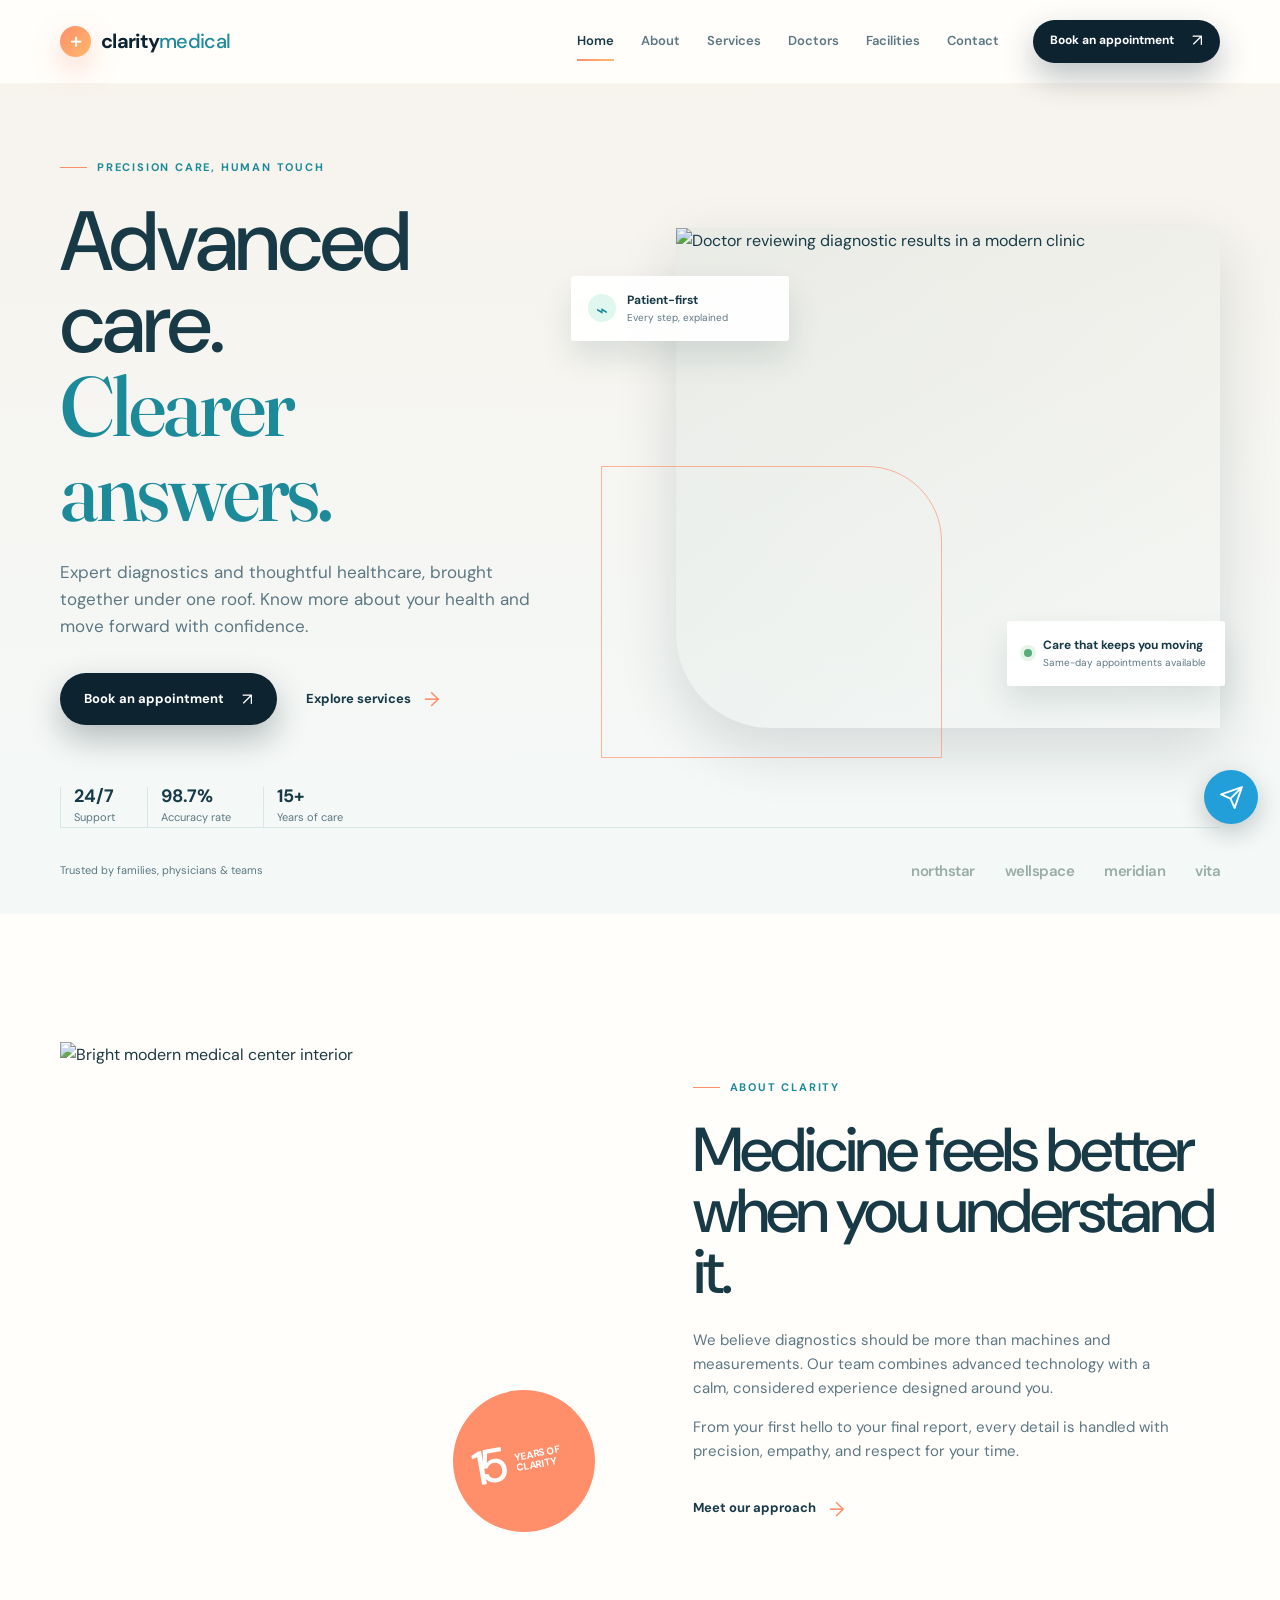
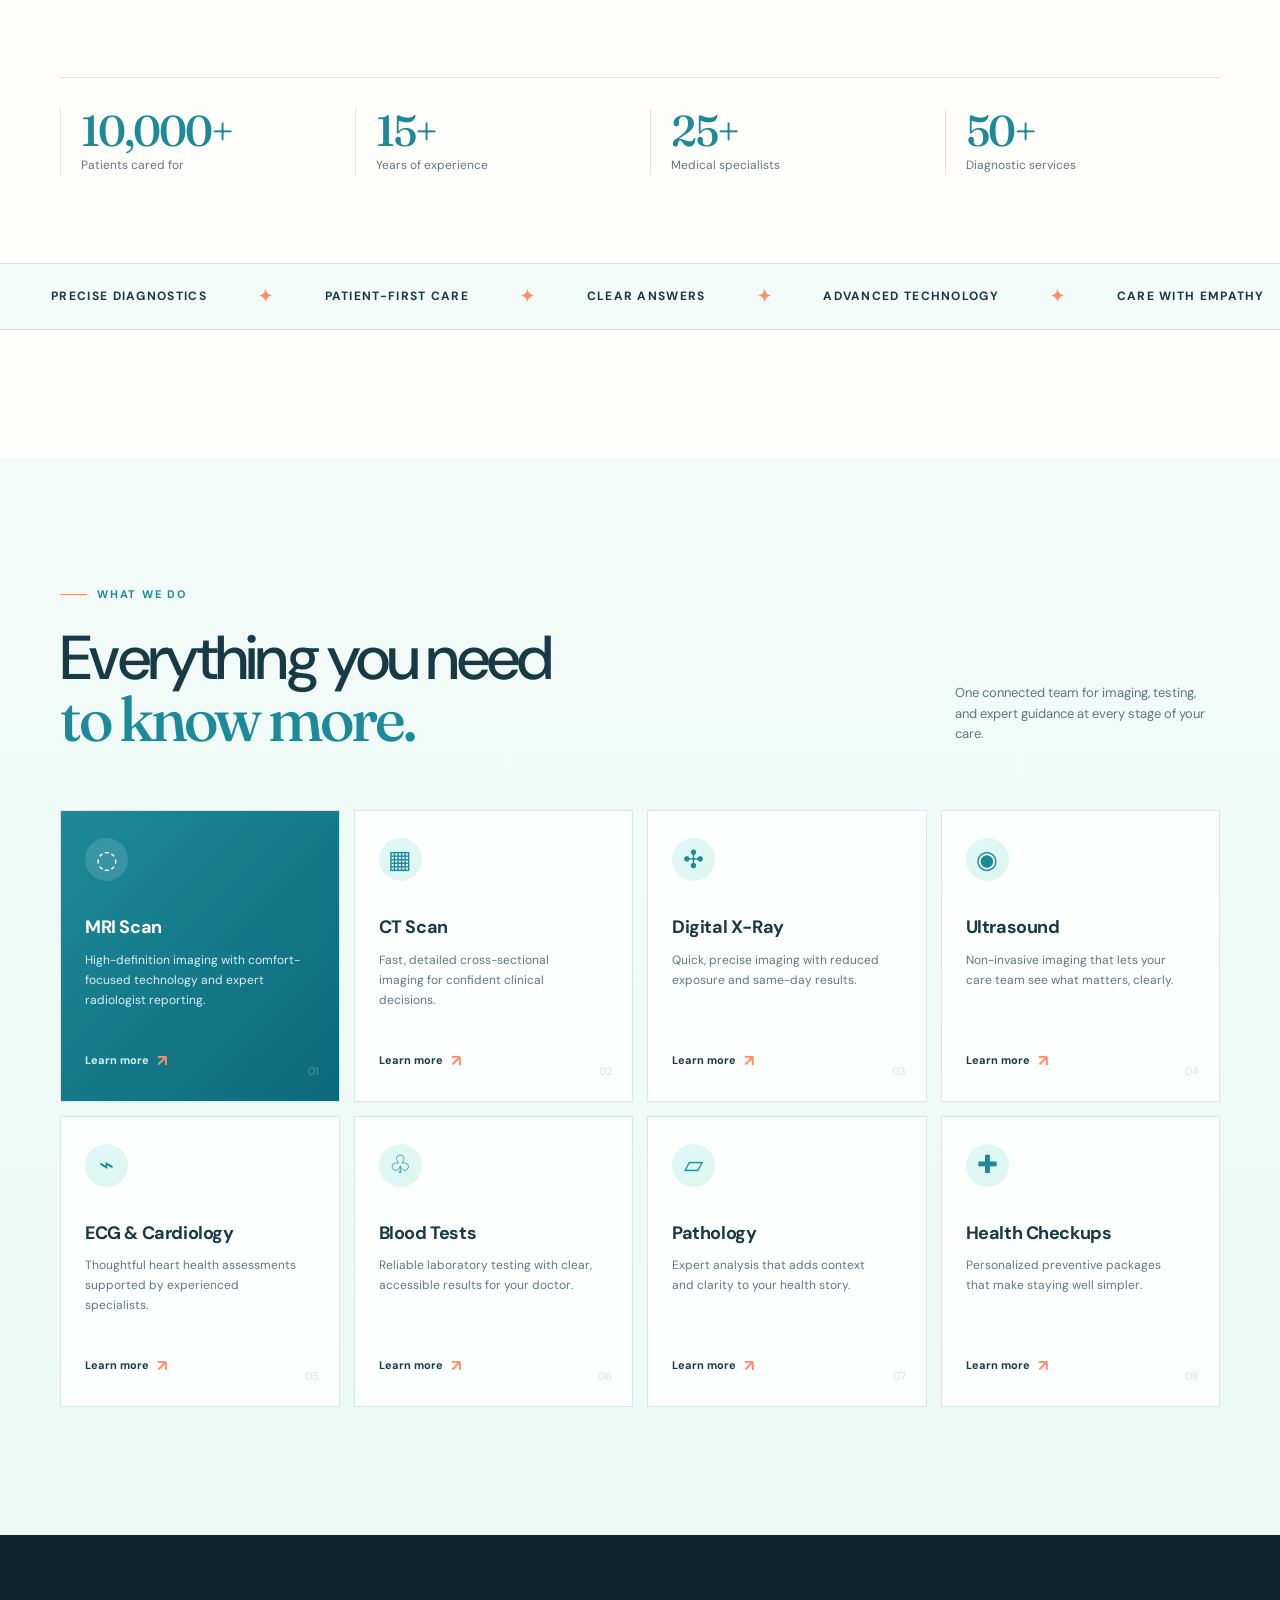
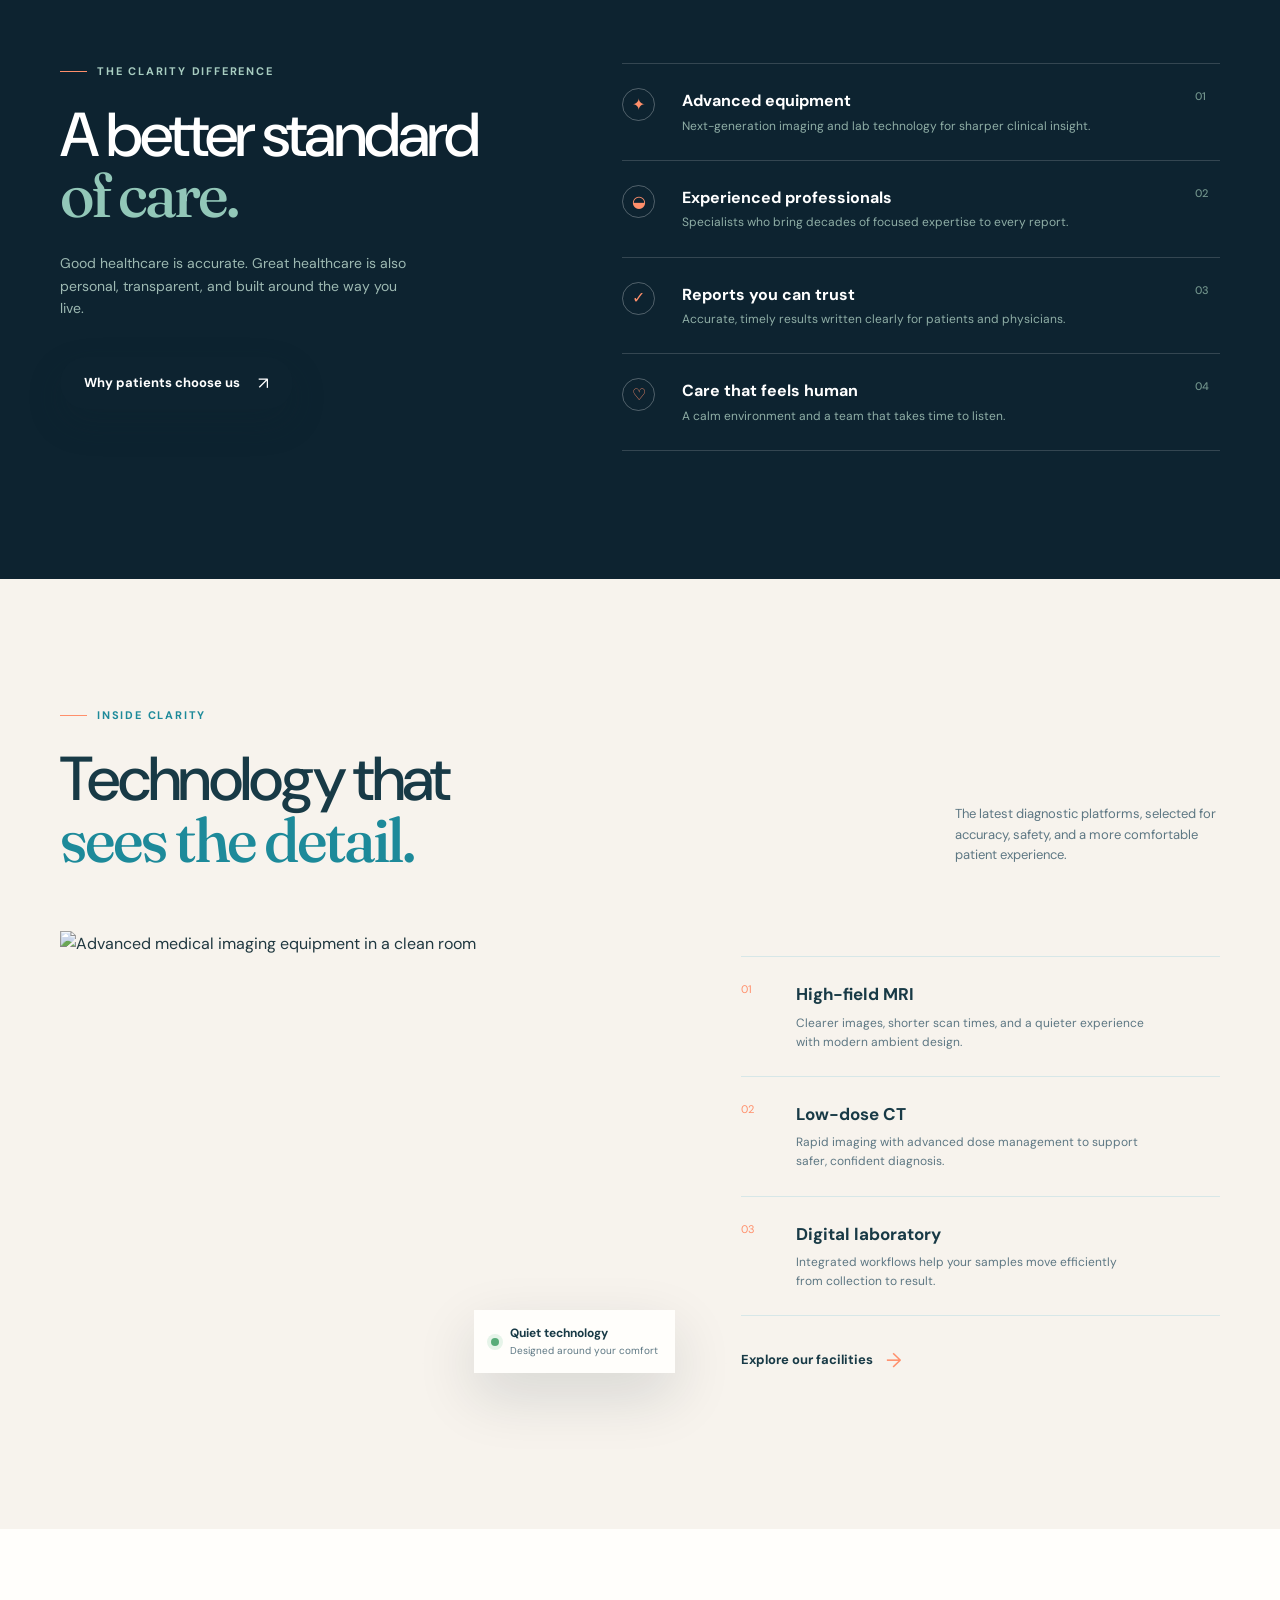
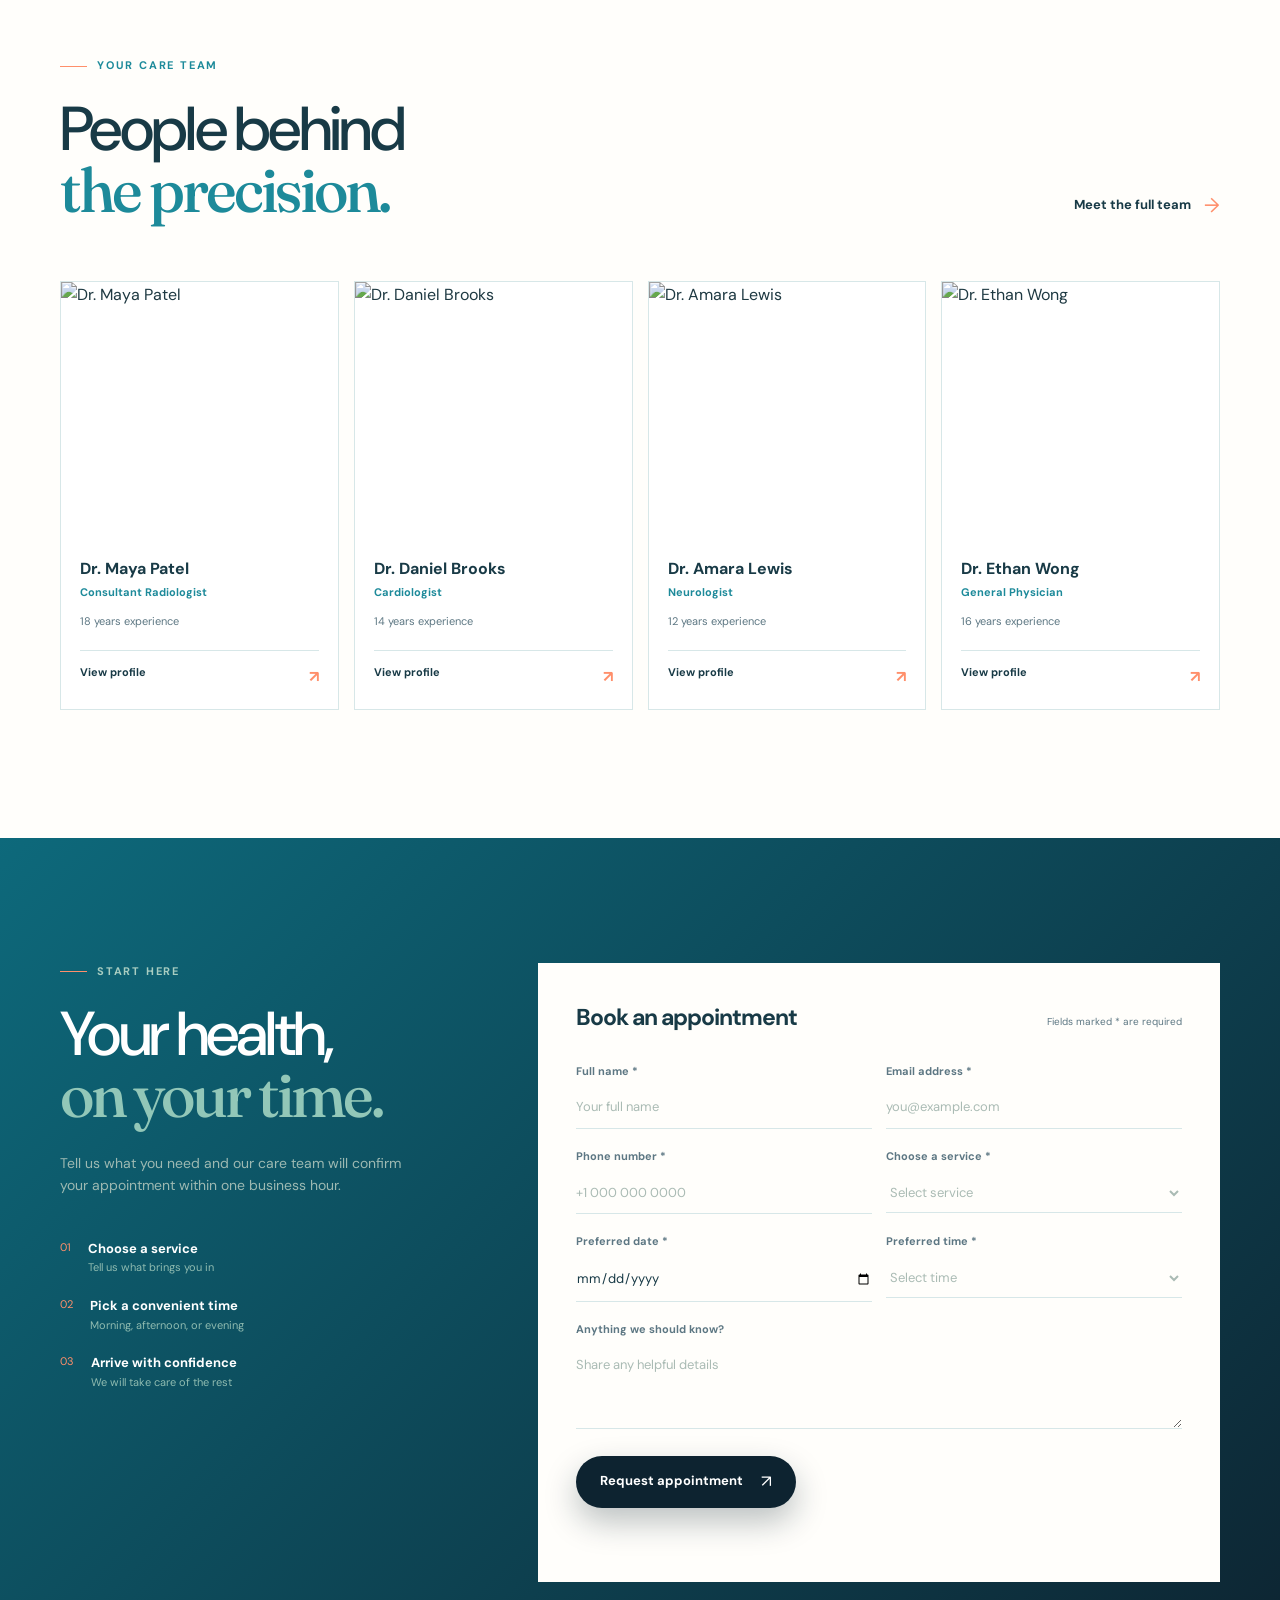
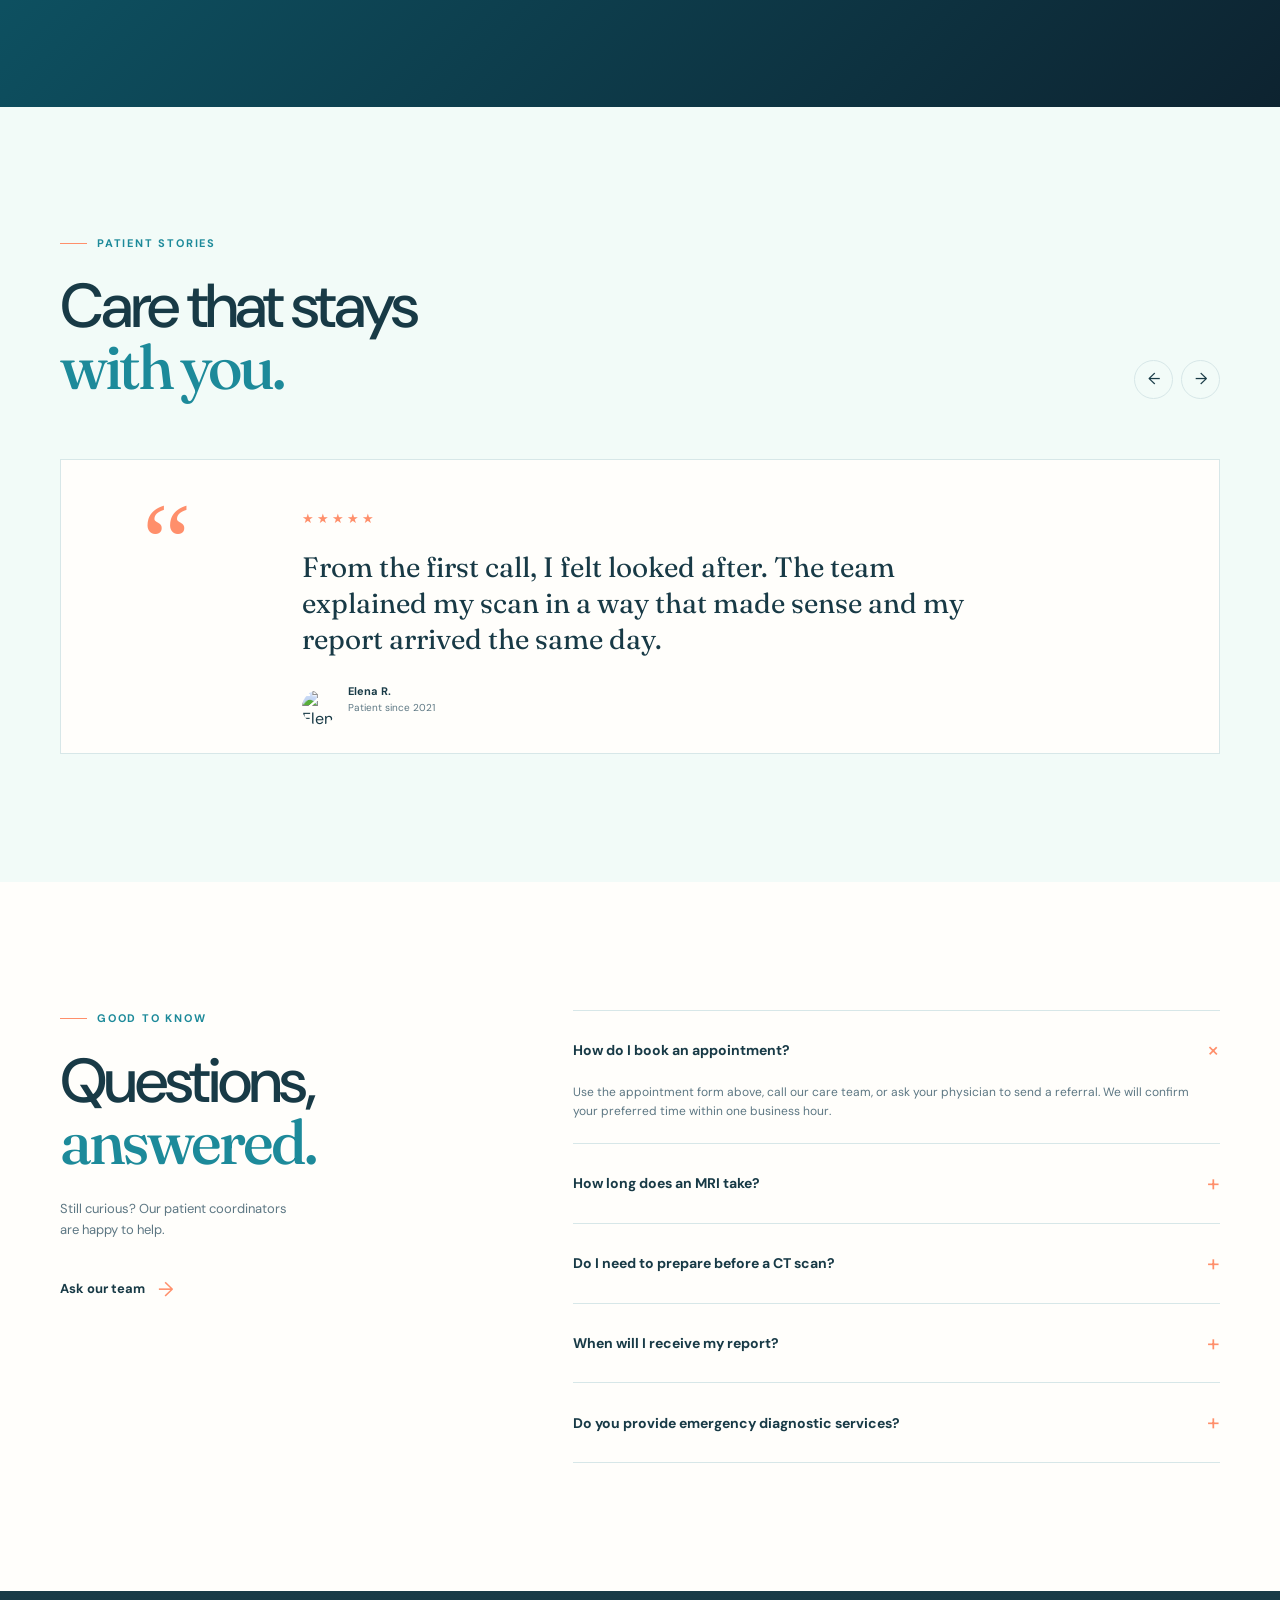
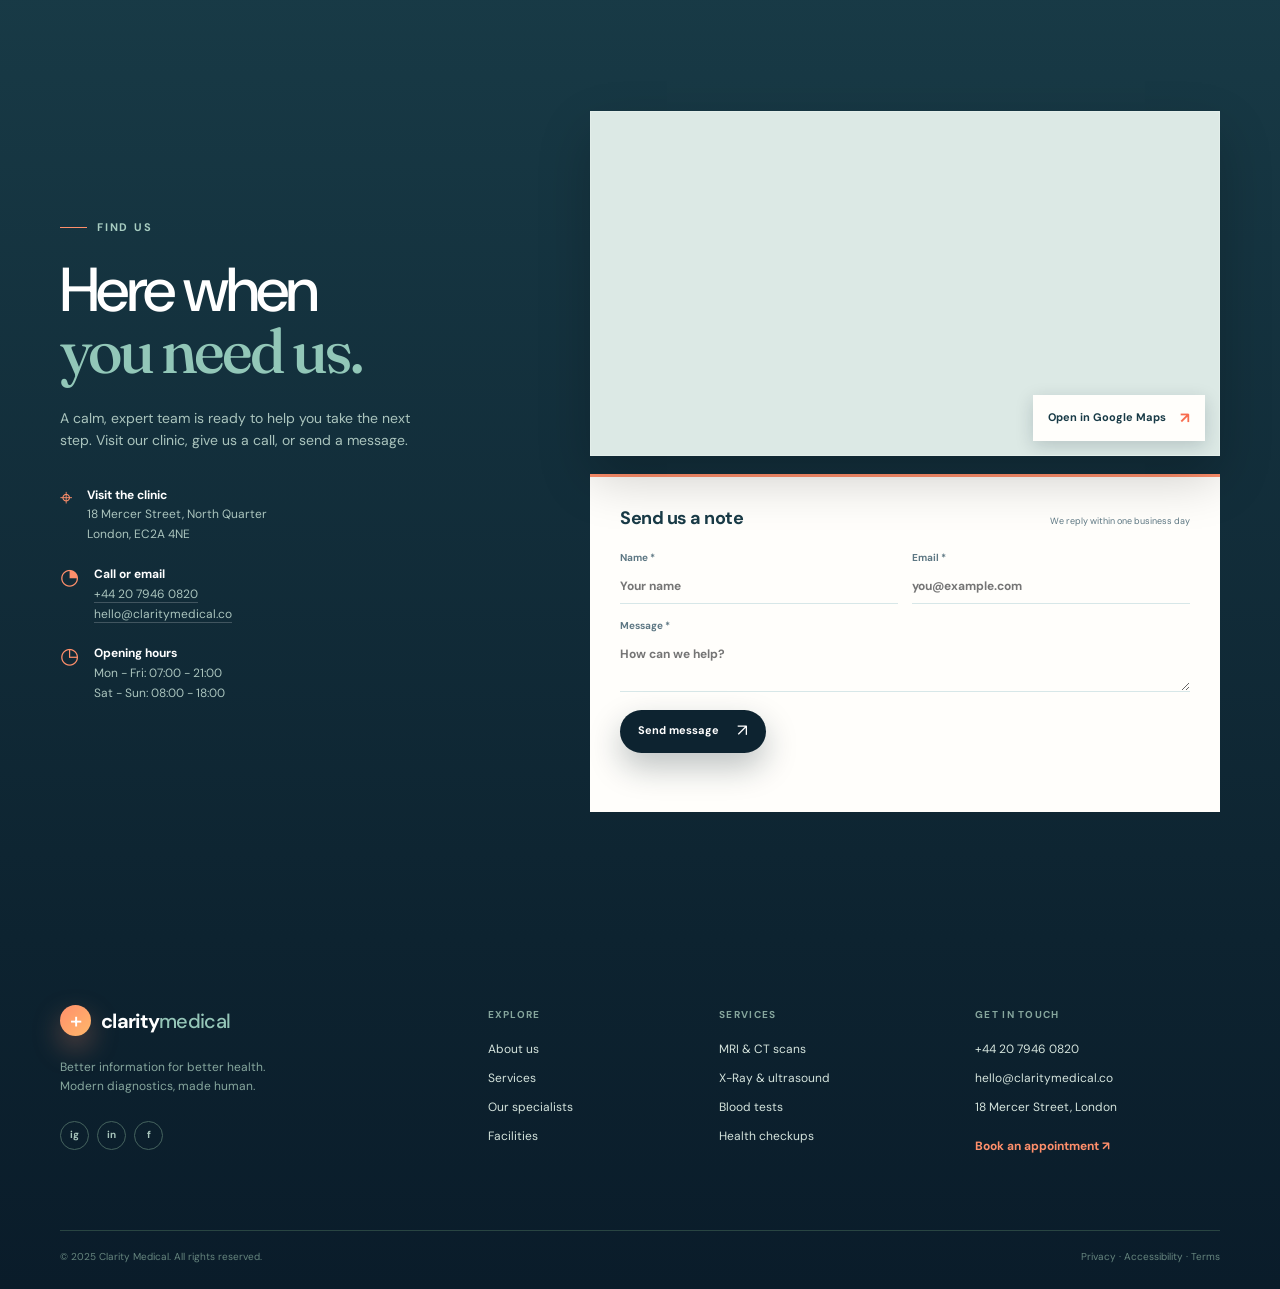
==== commit 61805192: "contact add" ====
--- a/medical-website/index.html
+++ b/medical-website/index.html
@@ -137,5 +137,8 @@
   <footer class="site-footer"><div class="container footer-grid"><div><a class="brand brand-footer" href="#home"><span class="brand-mark">+</span><span>clarity<span>medical</span></span></a><p>Better information for better health.<br />Modern diagnostics, made human.</p><div class="socials"><a href="#" aria-label="Instagram">ig</a><a href="#" aria-label="LinkedIn">in</a><a href="#" aria-label="Facebook">f</a></div></div><div><h4>Explore</h4><a href="#about">About us</a><a href="#services">Services</a><a href="#doctors">Our specialists</a><a href="#technology">Facilities</a></div><div><h4>Services</h4><a href="#services">MRI & CT scans</a><a href="#services">X-Ray & ultrasound</a><a href="#services">Blood tests</a><a href="#services">Health checkups</a></div><div><h4>Get in touch</h4><a href="tel:+442079460820">+44 20 7946 0820</a><a href="mailto:hello@claritymedical.co">hello@claritymedical.co</a><span>18 Mercer Street, London</span><a class="footer-cta" href="#appointment">Book an appointment <span>↗</span></a></div></div><div class="container footer-bottom"><span>© 2025 Clarity Medical. All rights reserved.</span><span>Privacy · Accessibility · Terms</span></div></footer>
   <button class="back-to-top" id="back-to-top" aria-label="Back to top">↑</button>
   <script src="script.js"></script>
+  <a class="telegram-button" href="https://t.me/doctimes" target="_blank" rel="noopener noreferrer" aria-label="Contact us on Telegram" title="Contact us on Telegram">
+    <svg viewBox="0 0 24 24" aria-hidden="true"><path d="M22 2 11 13M22 2l-7 20-4-9-9-4 20-7Z" /></svg>
+  </a>
 </body>
 </html>
--- a/medical-website/style.css
+++ b/medical-website/style.css
@@ -41,12 +41,12 @@
 .nav-link::after { position: absolute; bottom: -10px; left: 0; width: 0; height: 2px; background: linear-gradient(90deg, var(--coral), var(--sun)); content: ""; transition: width .2s ease; }
 .nav-link:hover, .nav-link.active { color: var(--ink); }
 .nav-link.active::after { width: 100%; }
-.button { display: inline-flex; align-items: center; justify-content: center; gap: 18px; min-height: 52px; padding: 0 24px; border: 0; border-radius: 999px; background: linear-gradient(135deg, var(--coral), var(--coral-deep)); color: var(--white); font-size: 13px; font-weight: 700; cursor: pointer; box-shadow: 0 14px 32px rgba(248, 109, 79, .28); transition: transform .2s ease, filter .2s ease, box-shadow .2s ease; }
-.button:hover { filter: brightness(1.04); box-shadow: 0 18px 36px rgba(248, 109, 79, .35); transform: translateY(-2px); }
+.button { display: inline-flex; align-items: center; justify-content: center; gap: 18px; min-height: 52px; padding: 0 24px; border: 0; border-radius: 999px; background: var(--ink-deep); color: var(--white); font-size: 13px; font-weight: 700; cursor: pointer; box-shadow: 0 14px 32px rgba(13, 35, 48, .28); transition: transform .2s ease, filter .2s ease, box-shadow .2s ease; }
+.button:hover { filter: brightness(1.15); box-shadow: 0 18px 36px rgba(13, 35, 48, .35); transform: translateY(-2px); }
 .button span { font-size: 17px; font-weight: 400; }
 .button-small { min-height: 43px; padding: 0 17px; font-size: 12px; }
 .menu-toggle { display: none; width: 38px; height: 38px; padding: 8px; border: 0; background: transparent; cursor: pointer; }
-.menu-toggle span { display: block; width: 22px; height: 1.5px; margin: 5px 0; background: var(--ink); transition: .25s ease; }
+.menu-toggle span { display: block; width: 22px; height: 1.5px; margin: 5px 0; background: var(--ink-deep); transition: .25s ease; }
 
 .eyebrow { display: flex; align-items: center; gap: 10px; margin: 0 0 24px; color: var(--teal); font-size: 11px; font-weight: 700; letter-spacing: 1.8px; text-transform: uppercase; }
 .eyebrow span { display: block; width: 27px; height: 1px; background: var(--coral); }
@@ -127,8 +127,7 @@
 .why-intro h2, .appointment-copy h2, .contact-copy h2 { color: var(--white); }
 .why-intro h2 em, .appointment-copy h2 em, .contact-copy h2 em { color: #92c7b8; }
 .why-intro > p:not(.eyebrow), .appointment-copy > p:not(.eyebrow) { max-width: 355px; color: #9db9b2; font-size: 14px; }
-.button-light { margin-top: 24px; background: var(--white); color: var(--ink); box-shadow: none; }
-.button-light:hover { background: var(--mint); }
+.button-light { margin-top: 24px; }
 .why-list { border-top: 1px solid rgba(255,255,255,.16); }
 .why-item { display: grid; grid-template-columns: 42px 1fr 25px; gap: 18px; align-items: start; padding: 24px 0; border-bottom: 1px solid rgba(255,255,255,.16); }
 .why-icon { display: grid; width: 33px; height: 33px; place-items: center; border: 1px solid rgba(255,255,255,.28); border-radius: 50%; color: var(--coral); font-size: 16px; }
@@ -267,8 +266,12 @@
 .footer-grid > div:not(:first-child) > a, .footer-grid > div:last-child > span { display: block; margin-bottom: 10px; color: #d4e3dc; font-size: 12px; }
 .footer-cta { margin-top: 20px !important; color: var(--coral) !important; font-weight: 700; }
 .footer-bottom { display: flex; justify-content: space-between; padding-top: 18px; border-top: 1px solid #294542; color: #66857e; font-size: 10px; }
-.back-to-top { position: fixed; right: 22px; bottom: 22px; z-index: 10; display: grid; width: 42px; height: 42px; place-items: center; border: 0; border-radius: 50%; background: var(--coral); color: var(--white); font-size: 18px; cursor: pointer; box-shadow: var(--shadow); opacity: 0; pointer-events: none; transform: translateY(15px); transition: .25s ease; }
+.back-to-top { position: fixed; right: 22px; bottom: 22px; z-index: 10; display: grid; width: 42px; height: 42px; place-items: center; border: 0; border-radius: 50%; background: var(--ink-deep); color: var(--white); font-size: 18px; cursor: pointer; box-shadow: var(--shadow); opacity: 0; pointer-events: none; transform: translateY(15px); transition: .25s ease; }
 .back-to-top.visible { opacity: 1; pointer-events: auto; transform: translateY(0); }
+.telegram-button { position: fixed; right: 22px; bottom: calc(76px + env(safe-area-inset-bottom, 0px)); z-index: 15; display: grid; width: 54px; height: 54px; place-items: center; border-radius: 50%; background: #229ed9; color: var(--white); box-shadow: 0 8px 24px rgba(13, 35, 48, .24); transition: transform .2s ease, box-shadow .2s ease; }
+.telegram-button:hover { transform: translateY(-3px); box-shadow: 0 12px 28px rgba(13, 35, 48, .3); }
+.telegram-button:focus-visible { outline: 3px solid var(--ink-deep); outline-offset: 3px; }
+.telegram-button svg { width: 25px; height: 25px; fill: none; stroke: currentColor; stroke-width: 1.8; stroke-linecap: round; stroke-linejoin: round; }
 
 .reveal { opacity: 0; transform: translateY(22px); transition: opacity .65s ease, transform .65s ease; }
 .reveal.is-visible { opacity: 1; transform: translateY(0); }
@@ -355,6 +358,8 @@
 }
 
 @media (max-width: 700px) {
+  .telegram-button { right: 16px; width: 50px; height: 50px; }
+  .telegram-button svg { width: 23px; height: 23px; }
   .container { width: min(100% - 30px, 530px); }
   .section { padding: 83px 0; }
   .site-header { background: rgba(251,252,250,.98); }
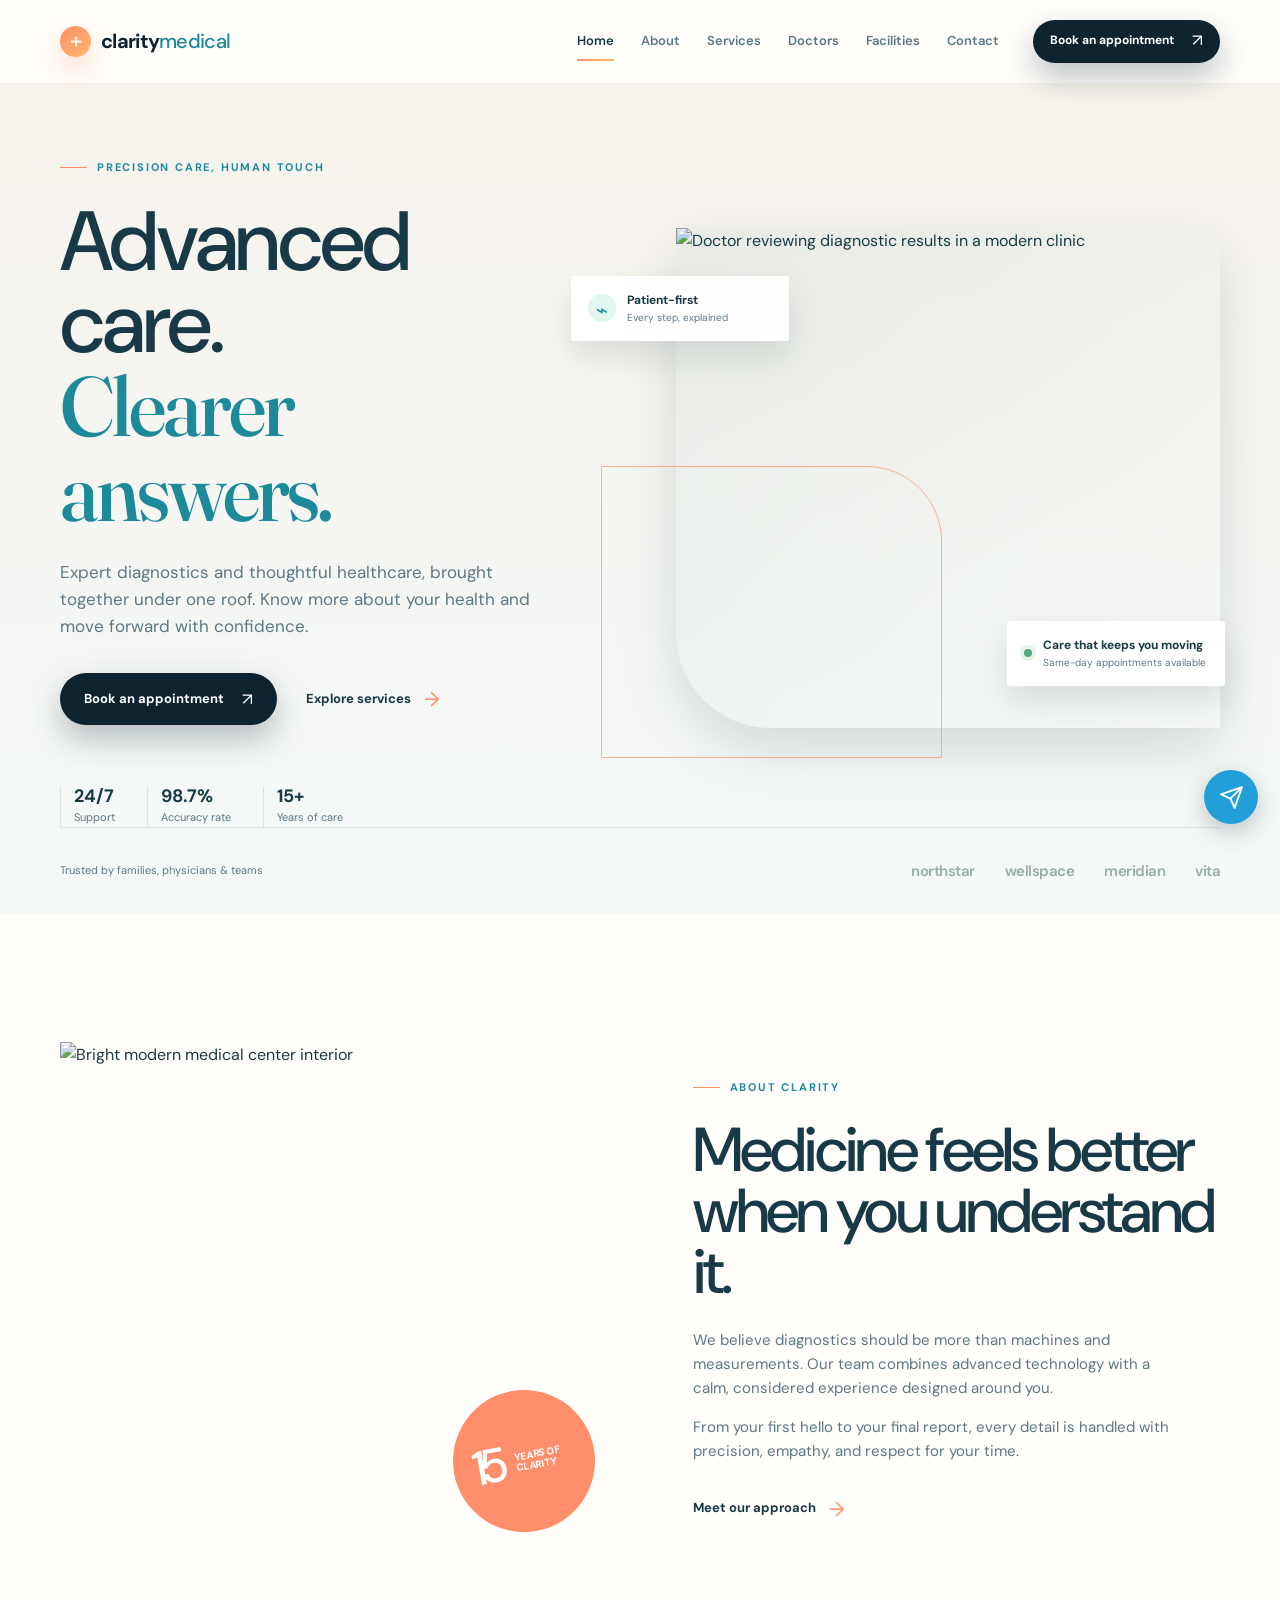
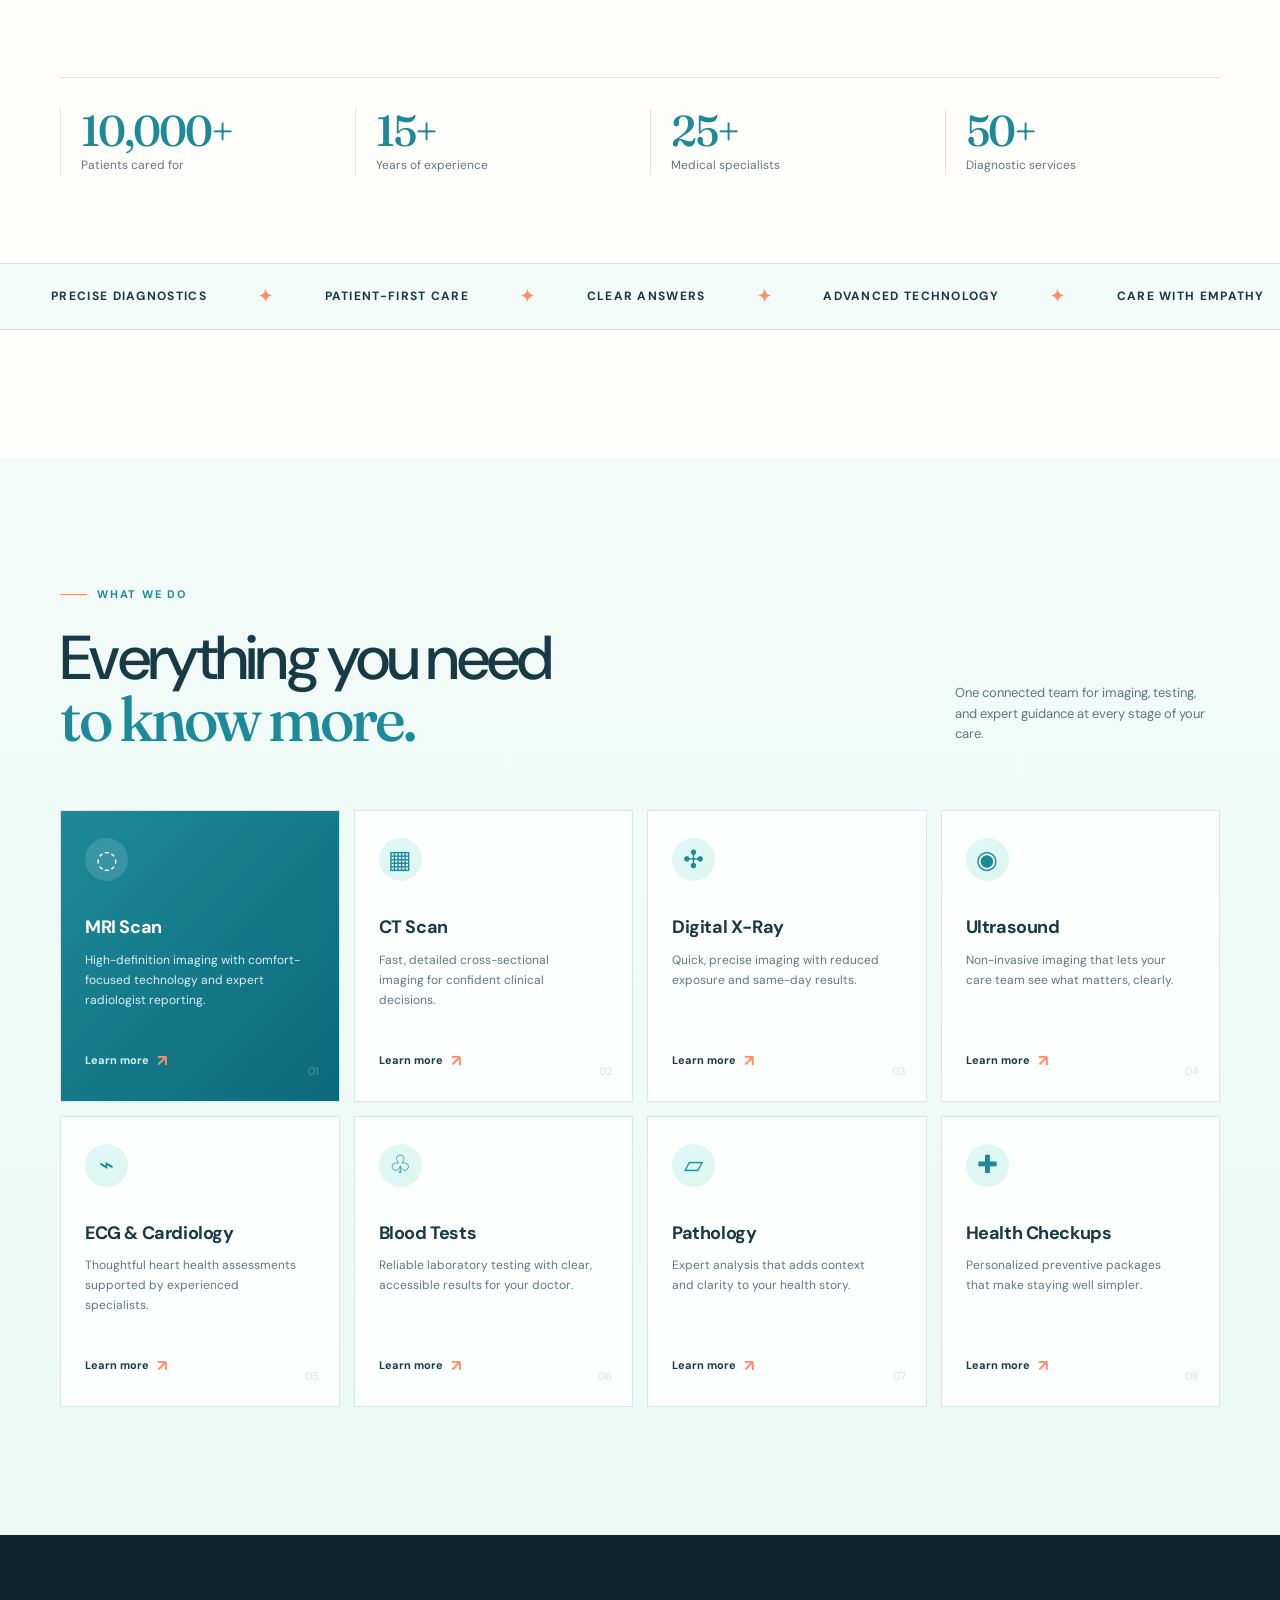
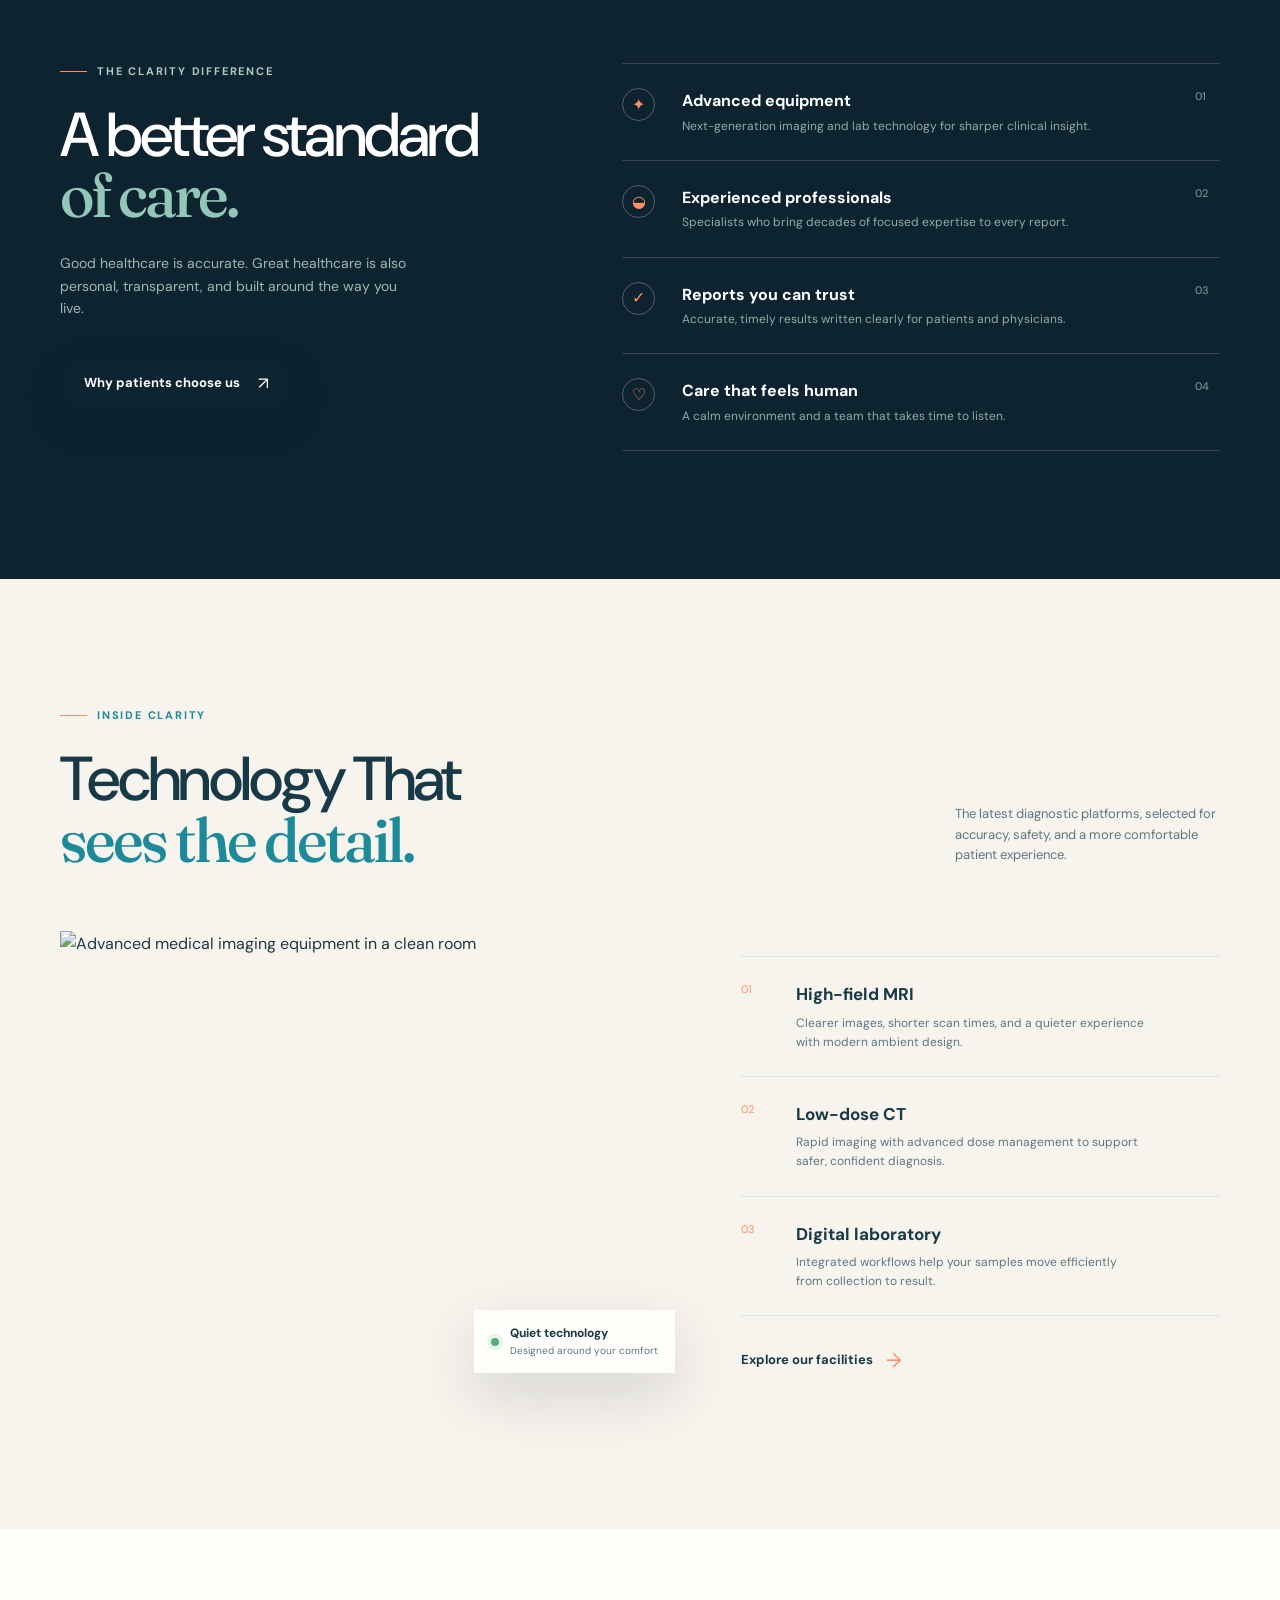
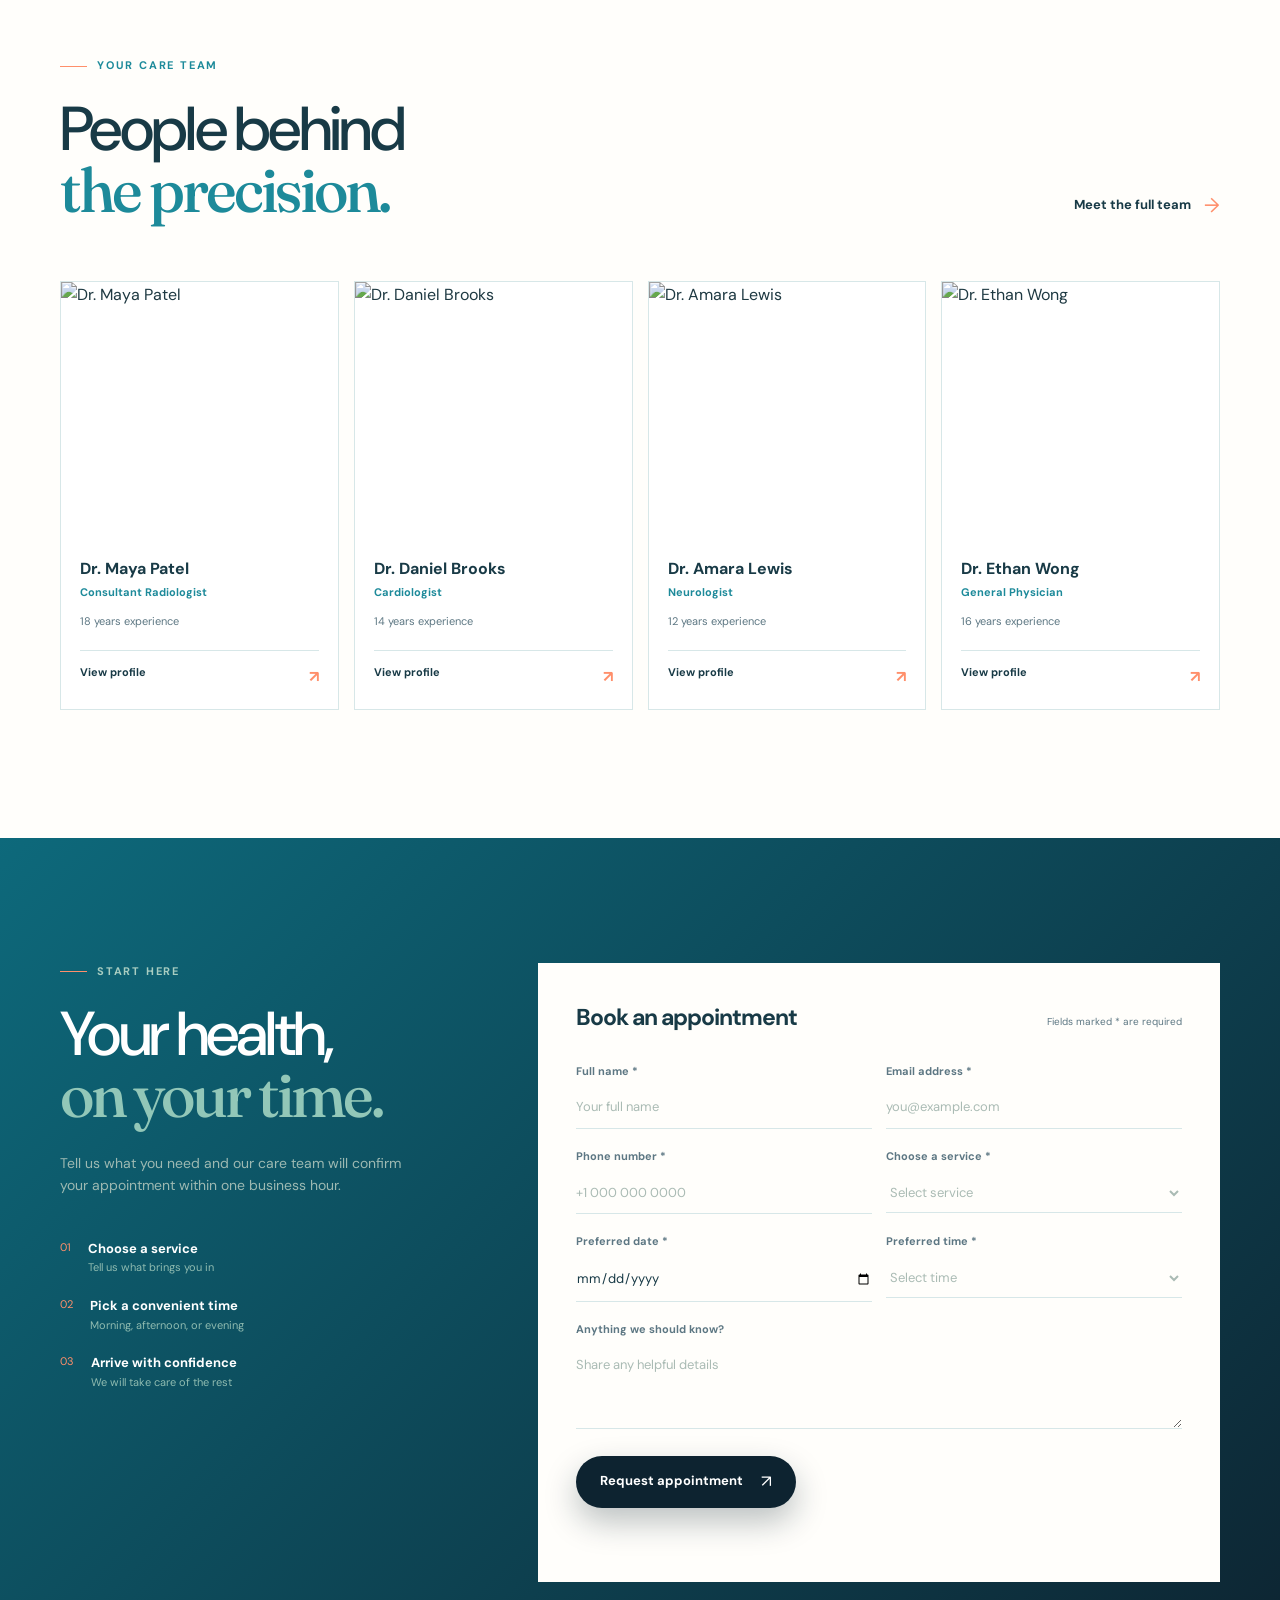
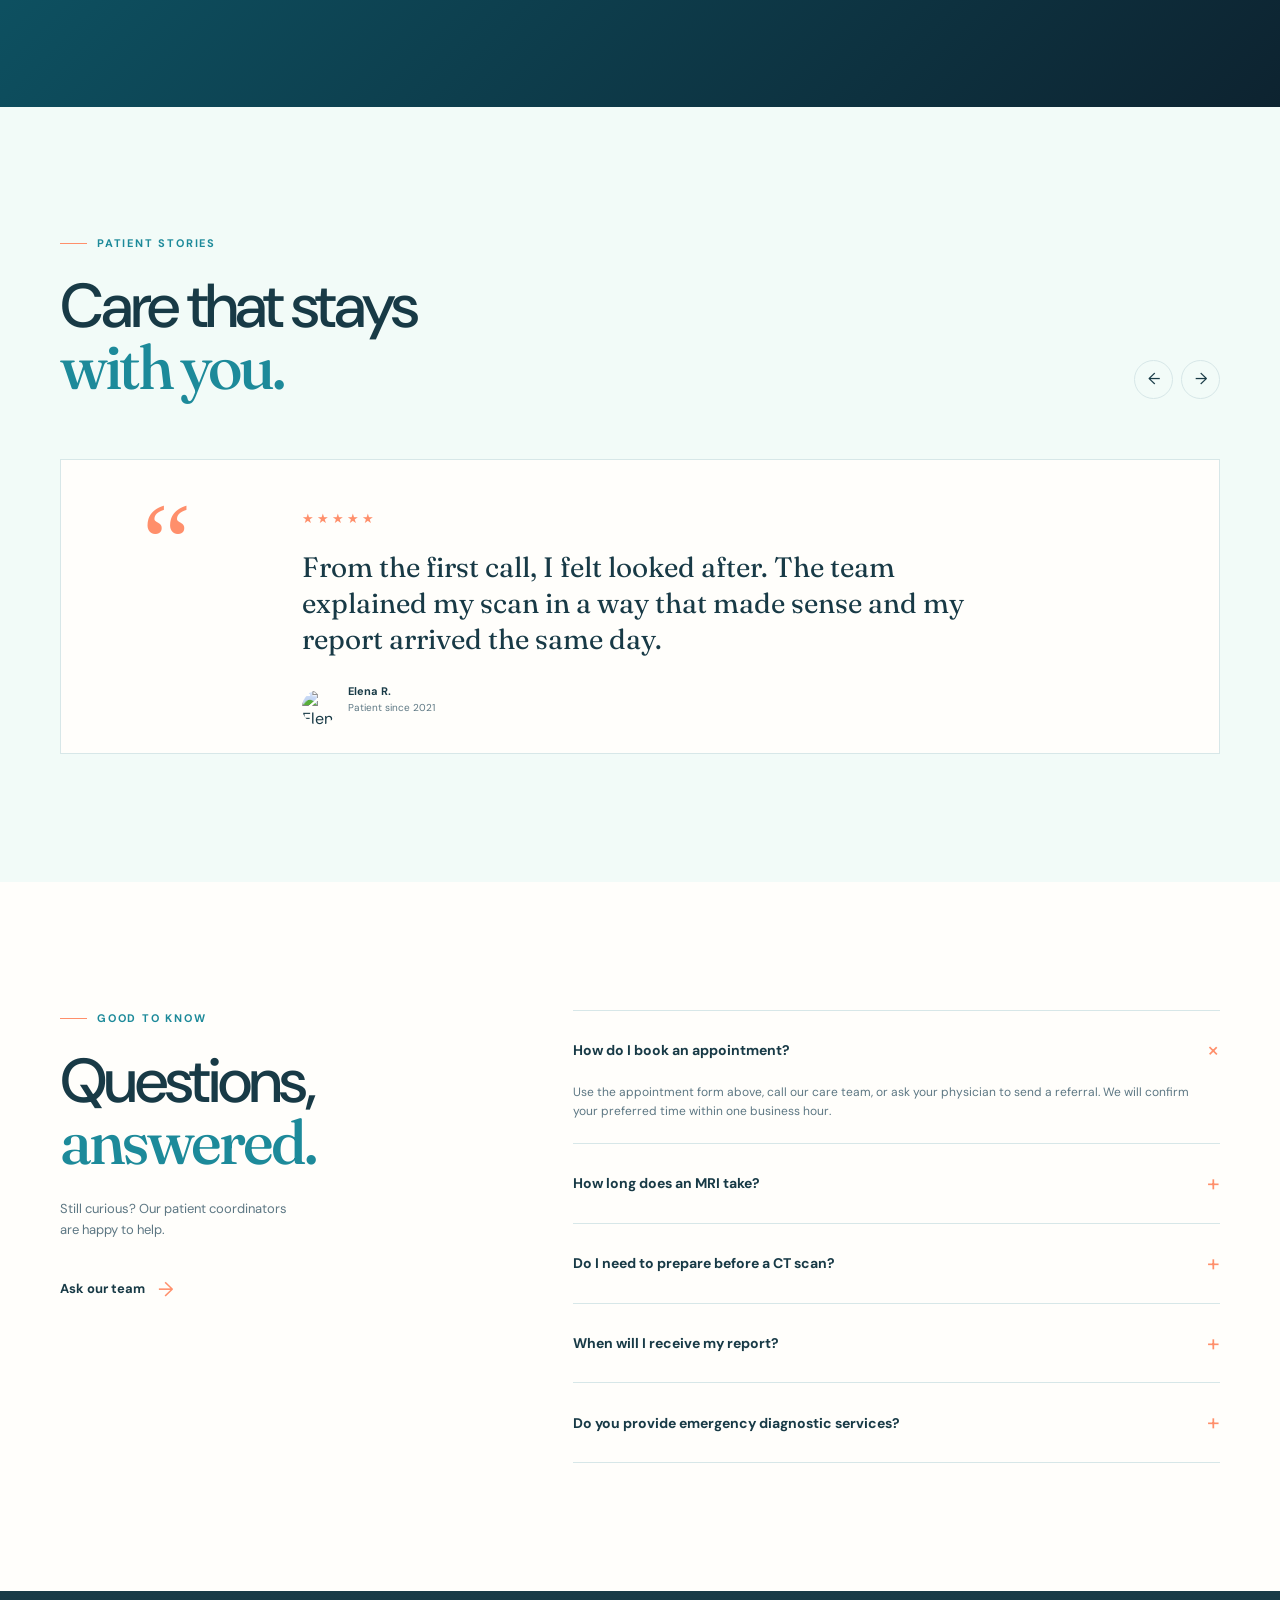
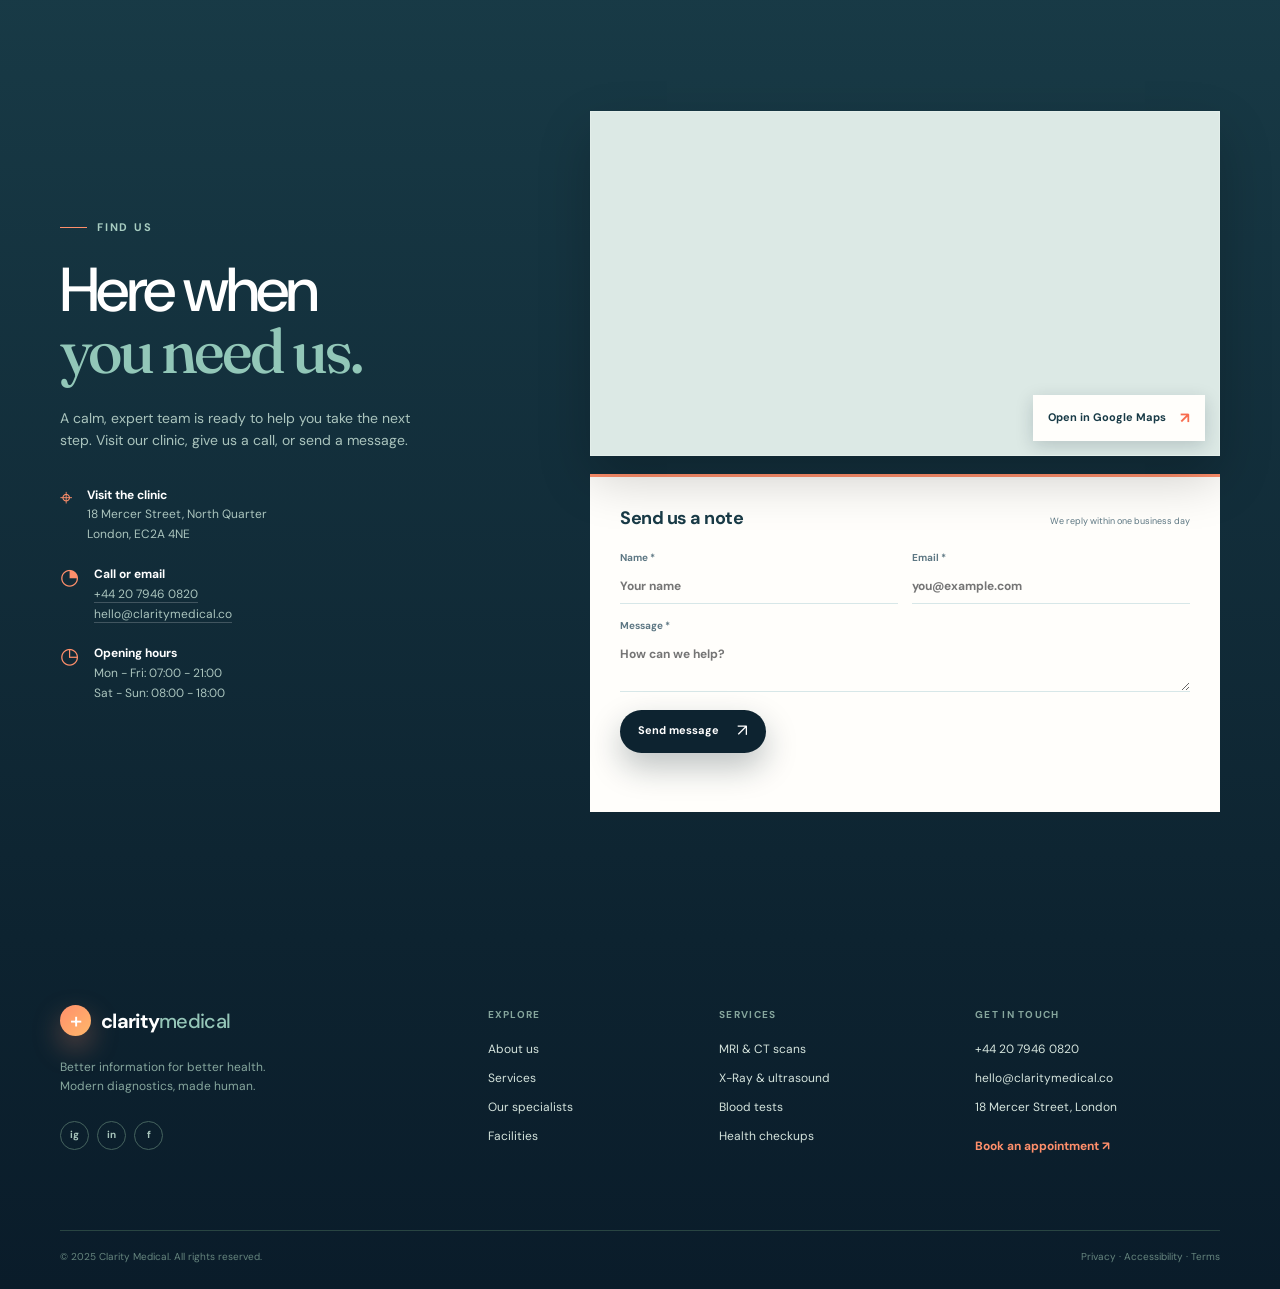
==== commit 0b501e7d: "A" ====
--- a/medical-website/index.html
+++ b/medical-website/index.html
@@ -116,7 +116,7 @@
     </section>
 
     <section class="section technology-section" id="technology">
-      <div class="container section-heading reveal"><div><p class="eyebrow"><span></span> Inside Clarity</p><h2>Technology that<br /><em>sees the detail.</em></h2></div><p class="heading-note">The latest diagnostic platforms, selected for accuracy, safety, and a more comfortable patient experience.</p></div>
+      <div class="container section-heading reveal"><div><p class="eyebrow"><span></span> Inside Clarity</p><h2>Technology That<br /><em>sees the detail.</em></h2></div><p class="heading-note">The latest diagnostic platforms, selected for accuracy, safety, and a more comfortable patient experience.</p></div>
       <div class="container tech-layout"><div class="tech-visual reveal"><img src="https://images.unsplash.com/photo-1516549655169-df83a0774514?auto=format&fit=crop&w=1200&q=85" alt="Advanced medical imaging equipment in a clean room" /><div class="tech-label"><span class="status-dot"></span><div><strong>Quiet technology</strong><small>Designed around your comfort</small></div></div></div><div class="tech-points"><div class="tech-point reveal"><span>01</span><div><h3>High-field MRI</h3><p>Clearer images, shorter scan times, and a quieter experience with modern ambient design.</p></div></div><div class="tech-point reveal reveal-delay"><span>02</span><div><h3>Low-dose CT</h3><p>Rapid imaging with advanced dose management to support safer, confident diagnosis.</p></div></div><div class="tech-point reveal"><span>03</span><div><h3>Digital laboratory</h3><p>Integrated workflows help your samples move efficiently from collection to result.</p></div></div><a class="text-link" href="#appointment">Explore our facilities <span>→</span></a></div></div>
     </section>
 
@@ -137,7 +137,7 @@
   <footer class="site-footer"><div class="container footer-grid"><div><a class="brand brand-footer" href="#home"><span class="brand-mark">+</span><span>clarity<span>medical</span></span></a><p>Better information for better health.<br />Modern diagnostics, made human.</p><div class="socials"><a href="#" aria-label="Instagram">ig</a><a href="#" aria-label="LinkedIn">in</a><a href="#" aria-label="Facebook">f</a></div></div><div><h4>Explore</h4><a href="#about">About us</a><a href="#services">Services</a><a href="#doctors">Our specialists</a><a href="#technology">Facilities</a></div><div><h4>Services</h4><a href="#services">MRI & CT scans</a><a href="#services">X-Ray & ultrasound</a><a href="#services">Blood tests</a><a href="#services">Health checkups</a></div><div><h4>Get in touch</h4><a href="tel:+442079460820">+44 20 7946 0820</a><a href="mailto:hello@claritymedical.co">hello@claritymedical.co</a><span>18 Mercer Street, London</span><a class="footer-cta" href="#appointment">Book an appointment <span>↗</span></a></div></div><div class="container footer-bottom"><span>© 2025 Clarity Medical. All rights reserved.</span><span>Privacy · Accessibility · Terms</span></div></footer>
   <button class="back-to-top" id="back-to-top" aria-label="Back to top">↑</button>
   <script src="script.js"></script>
-  <a class="telegram-button" href="https://t.me/doctimes" target="_blank" rel="noopener noreferrer" aria-label="Contact us on Telegram" title="Contact us on Telegram">
+  <a class="telegram-button" href="https://t.me/LitonAli60" target="_blank" rel="noopener noreferrer" aria-label="Contact us on Telegram" title="Contact us on Telegram">
     <svg viewBox="0 0 24 24" aria-hidden="true"><path d="M22 2 11 13M22 2l-7 20-4-9-9-4 20-7Z" /></svg>
   </a>
 </body>
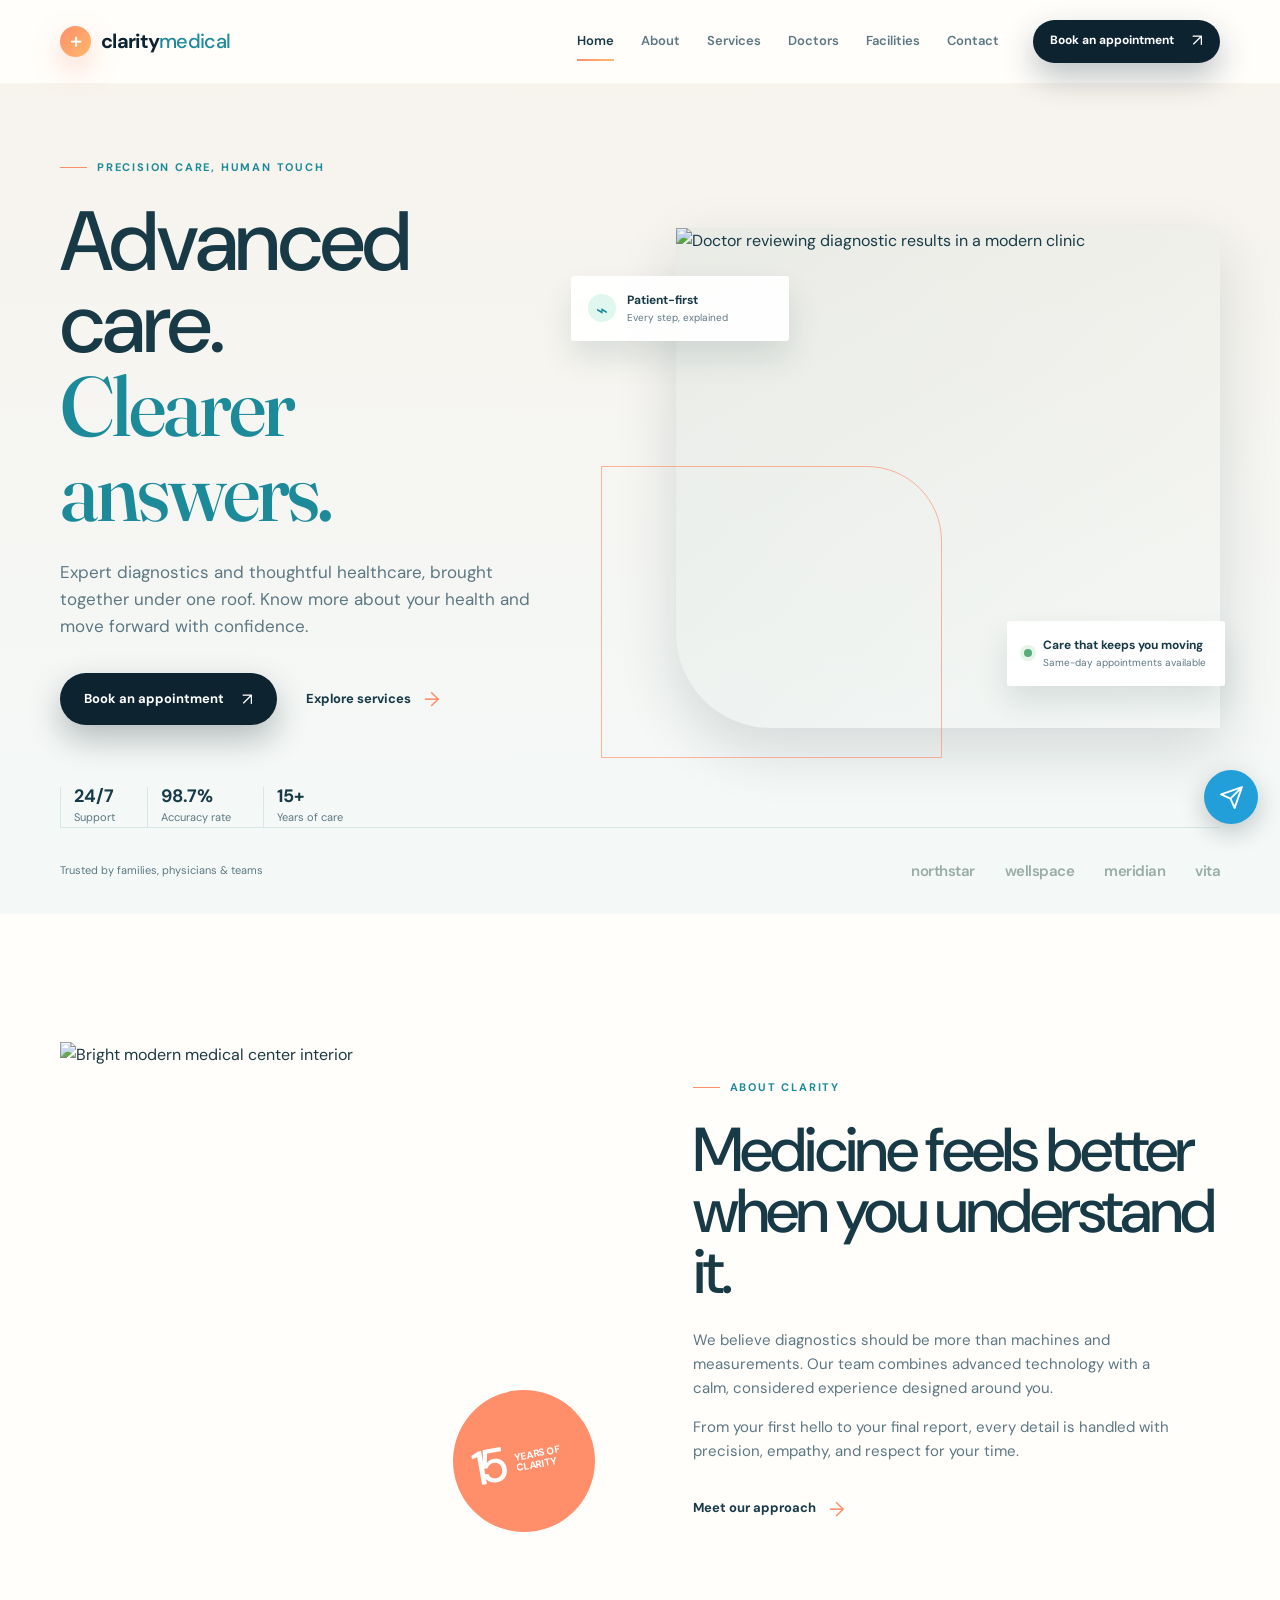
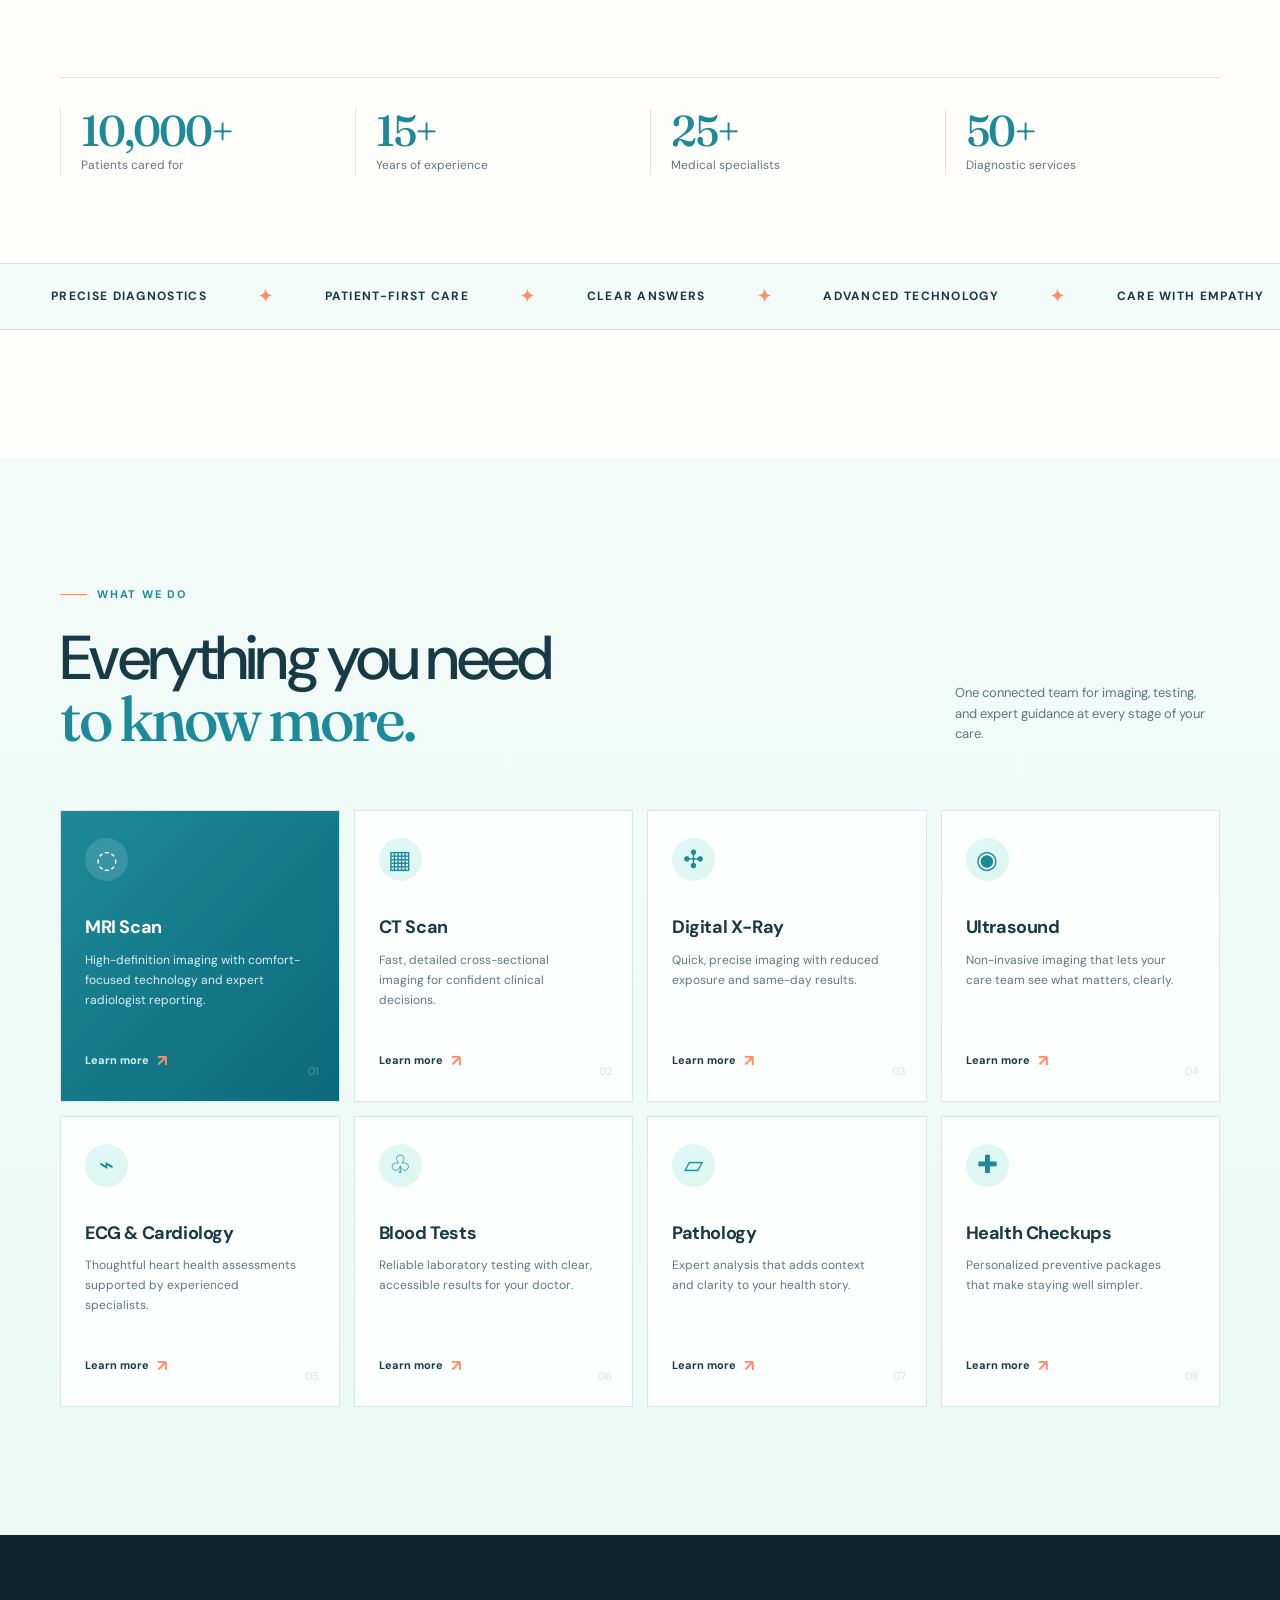
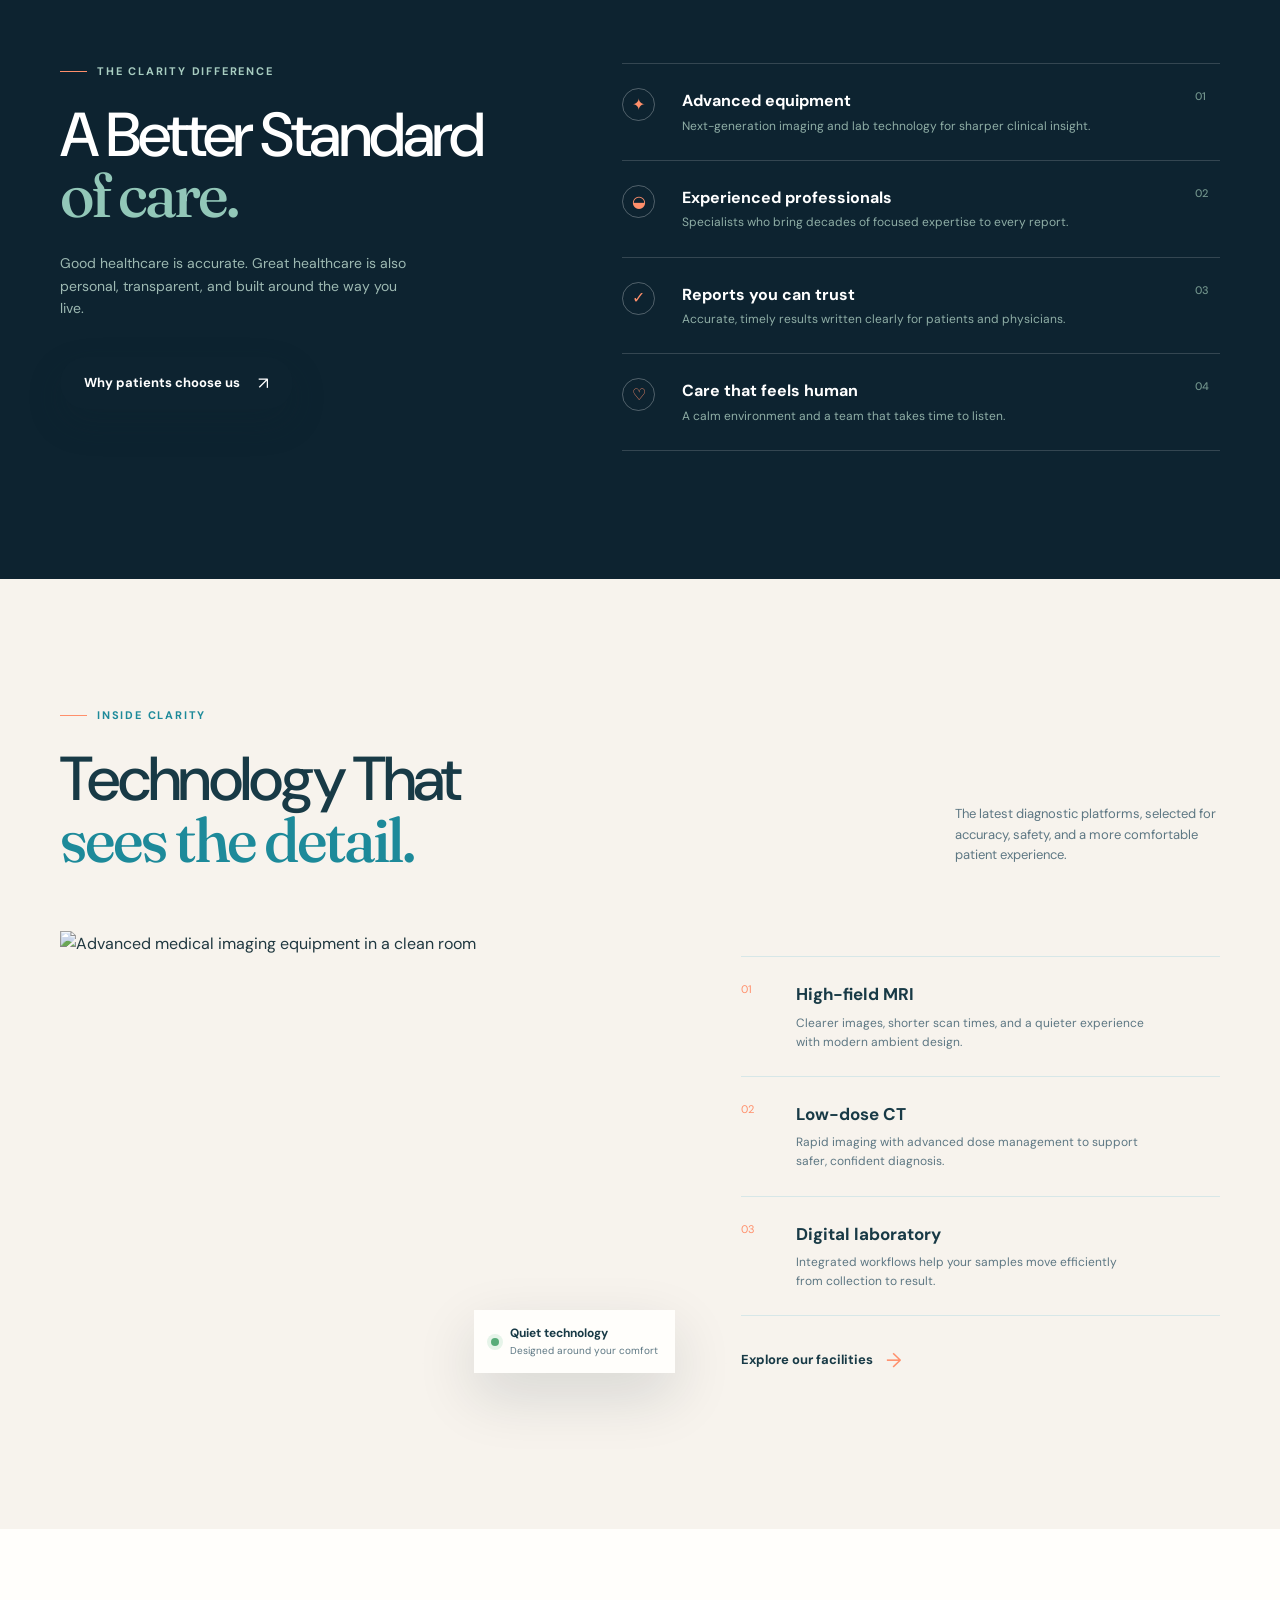
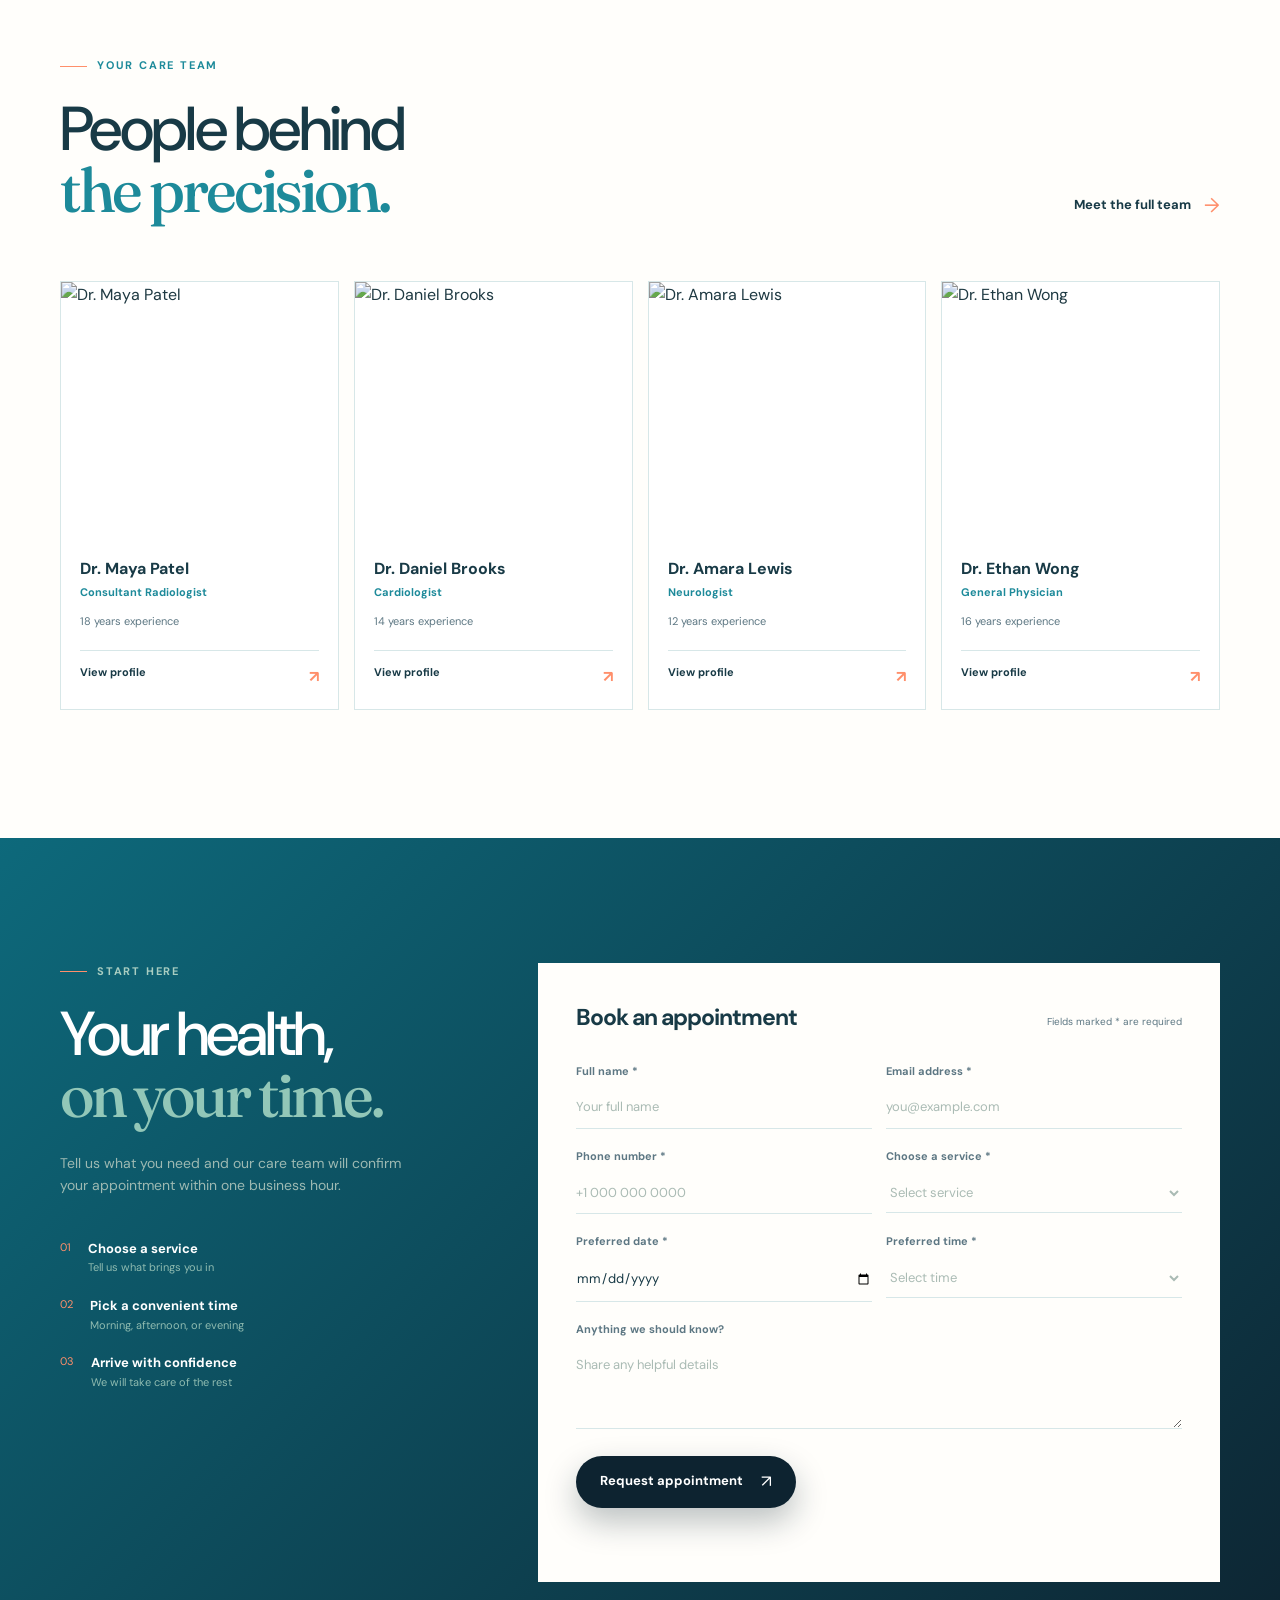
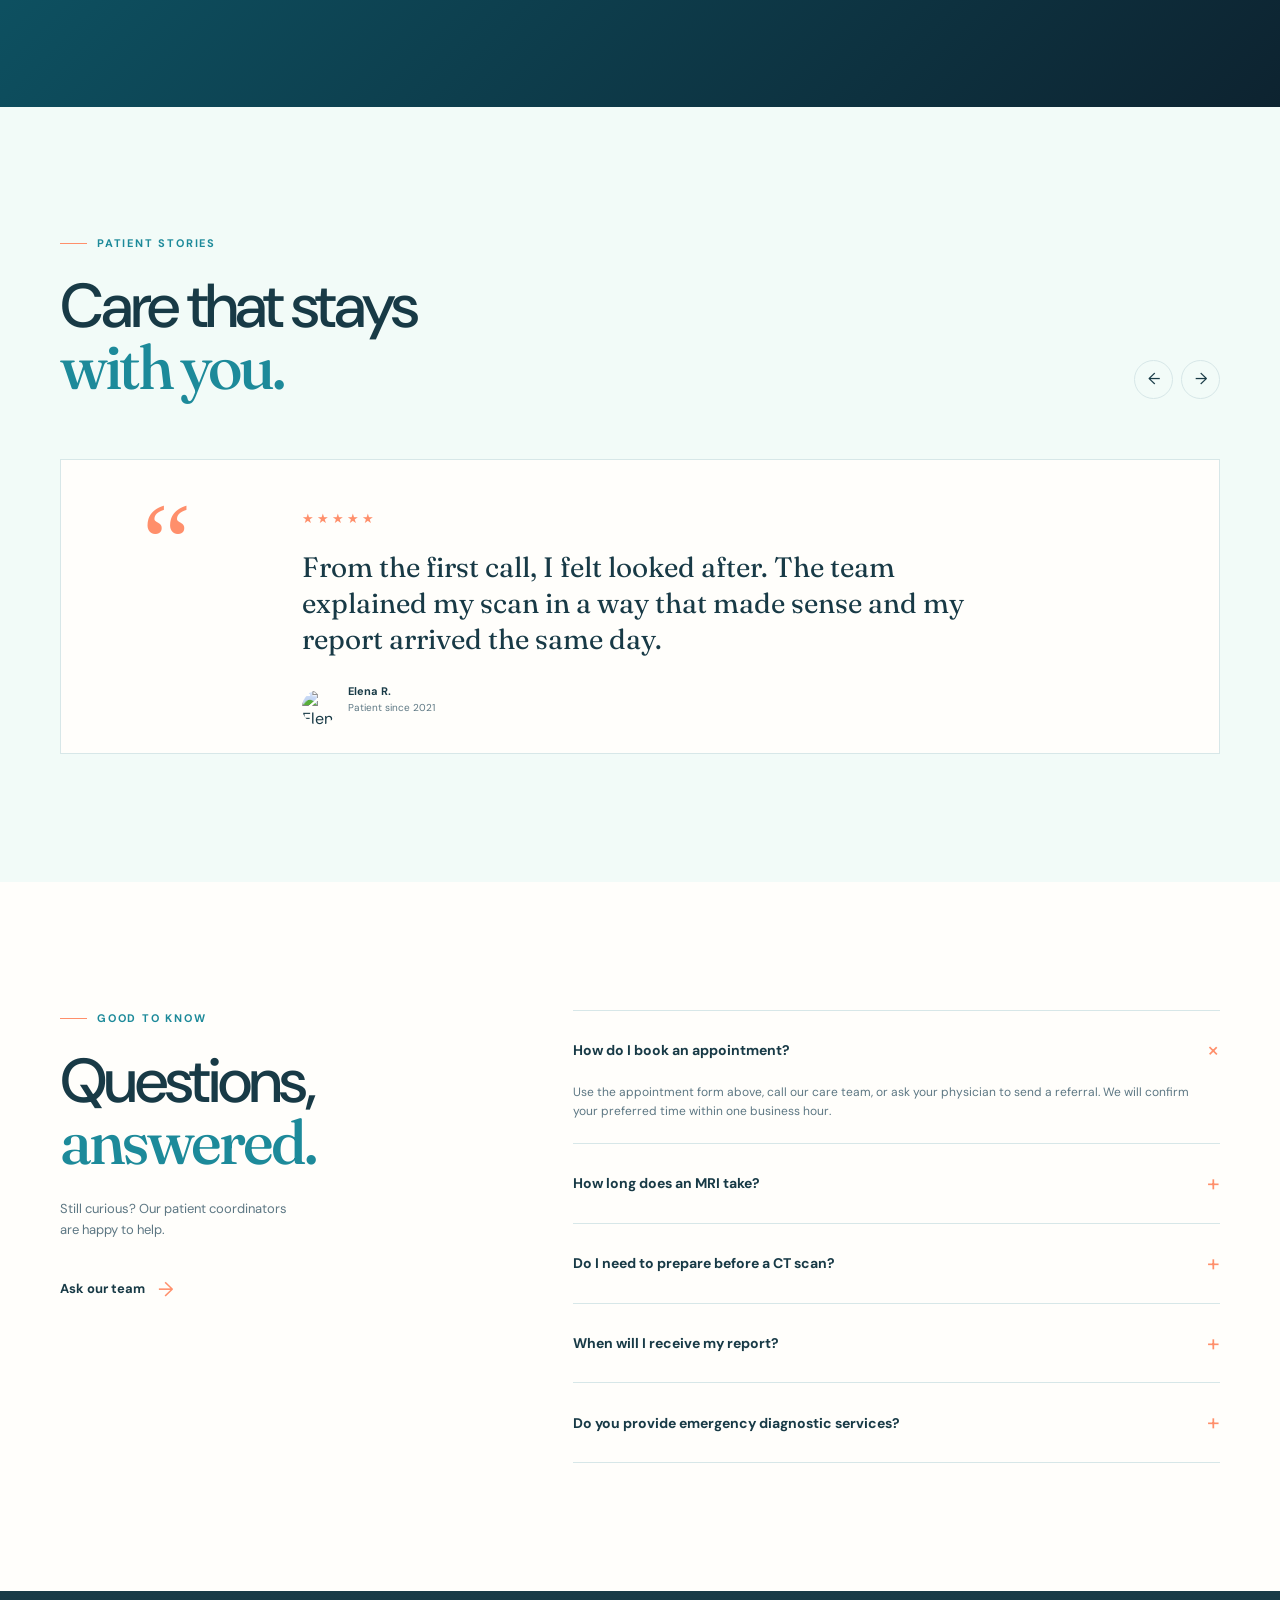
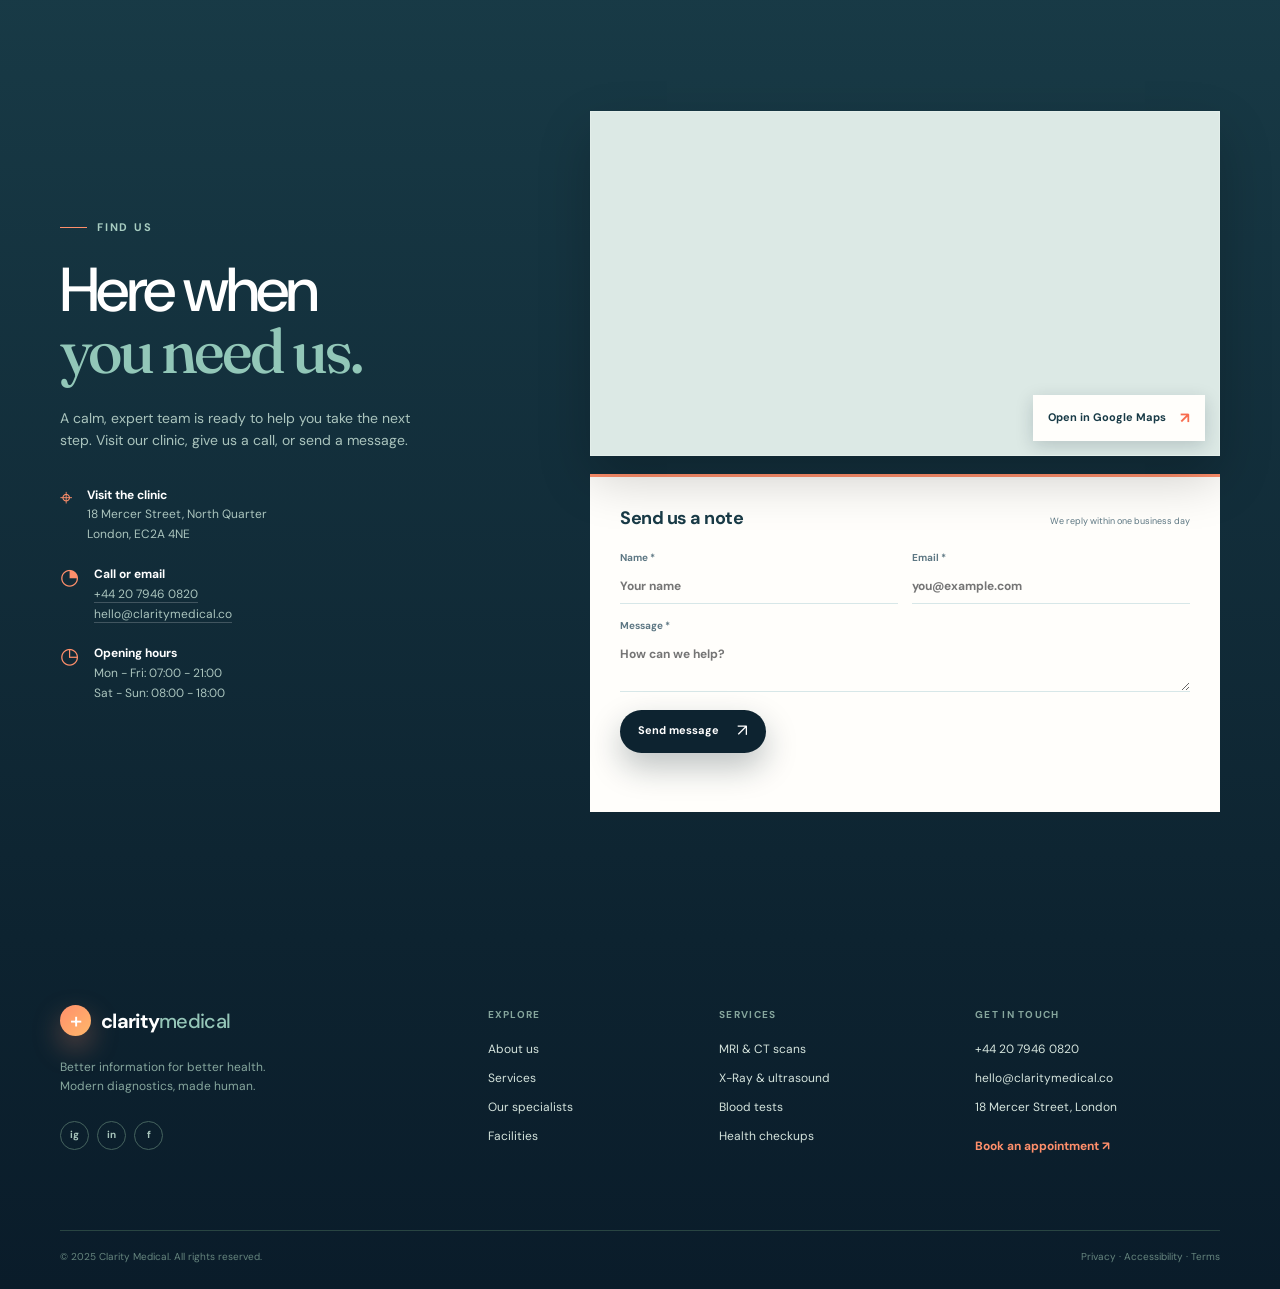
==== commit 0e1882fc: "name" ====
--- a/medical-website/index.html
+++ b/medical-website/index.html
@@ -112,7 +112,7 @@
     </section>
 
     <section class="why-section section">
-      <div class="container why-grid"><div class="why-intro reveal"><p class="eyebrow light"><span></span> The Clarity difference</p><h2>A better standard<br /><em>of care.</em></h2><p>Good healthcare is accurate. Great healthcare is also personal, transparent, and built around the way you live.</p><a class="button button-light" href="#contact">Why patients choose us <span>↗</span></a></div><div class="why-list"><div class="why-item reveal"><span class="why-icon">✦</span><div><h3>Advanced equipment</h3><p>Next-generation imaging and lab technology for sharper clinical insight.</p></div><b>01</b></div><div class="why-item reveal reveal-delay"><span class="why-icon">◒</span><div><h3>Experienced professionals</h3><p>Specialists who bring decades of focused expertise to every report.</p></div><b>02</b></div><div class="why-item reveal"><span class="why-icon">✓</span><div><h3>Reports you can trust</h3><p>Accurate, timely results written clearly for patients and physicians.</p></div><b>03</b></div><div class="why-item reveal reveal-delay"><span class="why-icon">♡</span><div><h3>Care that feels human</h3><p>A calm environment and a team that takes time to listen.</p></div><b>04</b></div></div></div>
+      <div class="container why-grid"><div class="why-intro reveal"><p class="eyebrow light"><span></span> The Clarity difference</p><h2>A Better Standard<br /><em>of care.</em></h2><p>Good healthcare is accurate. Great healthcare is also personal, transparent, and built around the way you live.</p><a class="button button-light" href="#contact">Why patients choose us <span>↗</span></a></div><div class="why-list"><div class="why-item reveal"><span class="why-icon">✦</span><div><h3>Advanced equipment</h3><p>Next-generation imaging and lab technology for sharper clinical insight.</p></div><b>01</b></div><div class="why-item reveal reveal-delay"><span class="why-icon">◒</span><div><h3>Experienced professionals</h3><p>Specialists who bring decades of focused expertise to every report.</p></div><b>02</b></div><div class="why-item reveal"><span class="why-icon">✓</span><div><h3>Reports you can trust</h3><p>Accurate, timely results written clearly for patients and physicians.</p></div><b>03</b></div><div class="why-item reveal reveal-delay"><span class="why-icon">♡</span><div><h3>Care that feels human</h3><p>A calm environment and a team that takes time to listen.</p></div><b>04</b></div></div></div>
     </section>
 
     <section class="section technology-section" id="technology">
@@ -121,7 +121,7 @@
     </section>
 
     <section class="section doctors-section" id="doctors">
-      <div class="container section-heading reveal"><div><p class="eyebrow"><span></span> Your care team</p><h2>People behind<br /><em>the precision.</em></h2></div><a class="text-link" href="#contact">Meet the full team <span>→</span></a></div>
+      <div class="container section-heading reveal"><div><p class="eyebrow"><span></span> Your Care Team</p><h2>People behind<br /><em>the precision.</em></h2></div><a class="text-link" href="#contact">Meet the full team <span>→</span></a></div>
       <div class="container doctor-grid"><article class="doctor-card reveal"><img src="https://images.unsplash.com/photo-1559839734-2b71ea197ec2?auto=format&fit=crop&w=700&q=85" alt="Dr. Maya Patel" /><div><h3>Dr. Maya Patel</h3><p>Consultant Radiologist</p><span>18 years experience</span><a href="doctor-maya-patel.html">View profile <span>↗</span></a></div></article><article class="doctor-card reveal reveal-delay"><img src="https://images.unsplash.com/photo-1612349317150-e413f6a5b16d?auto=format&fit=crop&w=700&q=85" alt="Dr. Daniel Brooks" /><div><h3>Dr. Daniel Brooks</h3><p>Cardiologist</p><span>14 years experience</span><a href="doctor-daniel-brooks.html">View profile <span>↗</span></a></div></article><article class="doctor-card reveal"><img src="https://images.unsplash.com/photo-1594824476967-48c8b964273f?auto=format&fit=crop&w=700&q=85" alt="Dr. Amara Lewis" /><div><h3>Dr. Amara Lewis</h3><p>Neurologist</p><span>12 years experience</span><a href="doctor-amara-lewis.html">View profile <span>↗</span></a></div></article><article class="doctor-card reveal reveal-delay"><img src="https://images.unsplash.com/photo-1638202993928-7d113b8a1c5a?auto=format&fit=crop&w=700&q=85" alt="Dr. Ethan Wong" /><div><h3>Dr. Ethan Wong</h3><p>General Physician</p><span>16 years experience</span><a href="doctor-ethan-wong.html">View profile <span>↗</span></a></div></article></div>
     </section>
 
